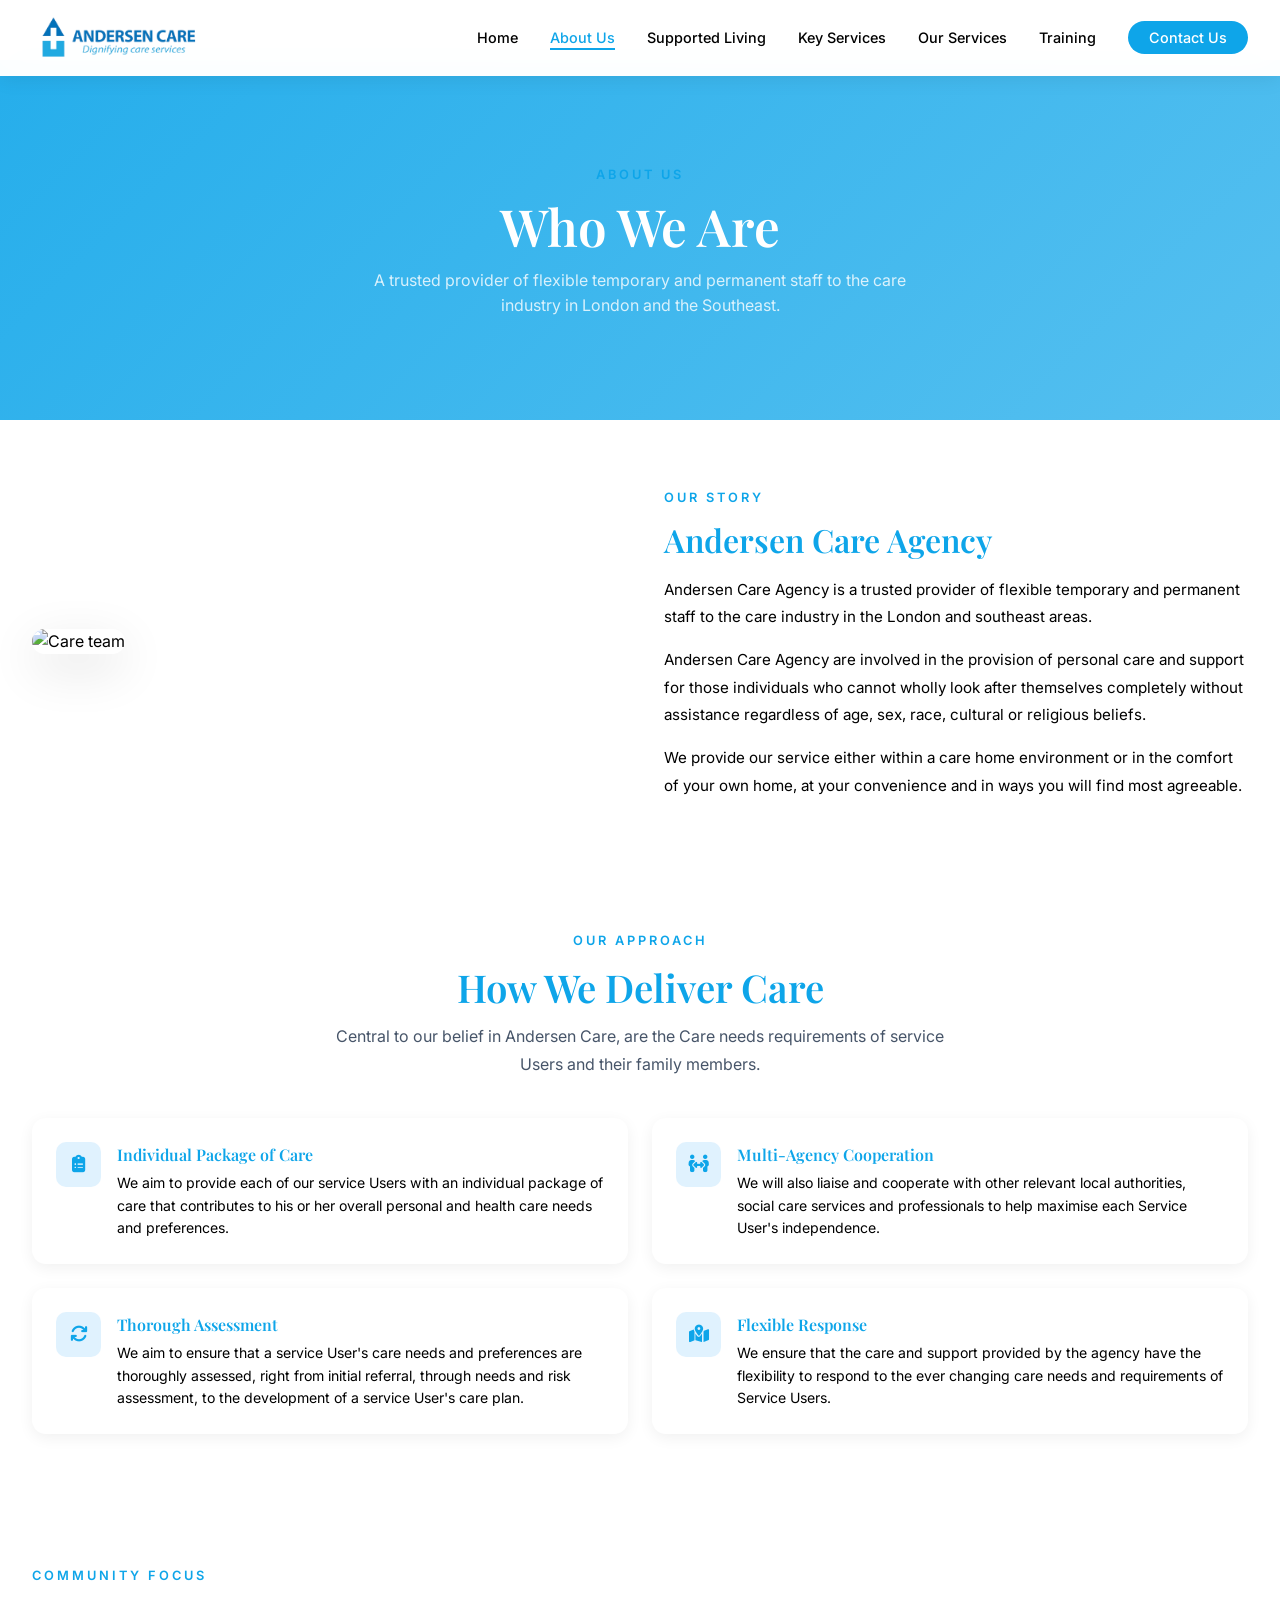
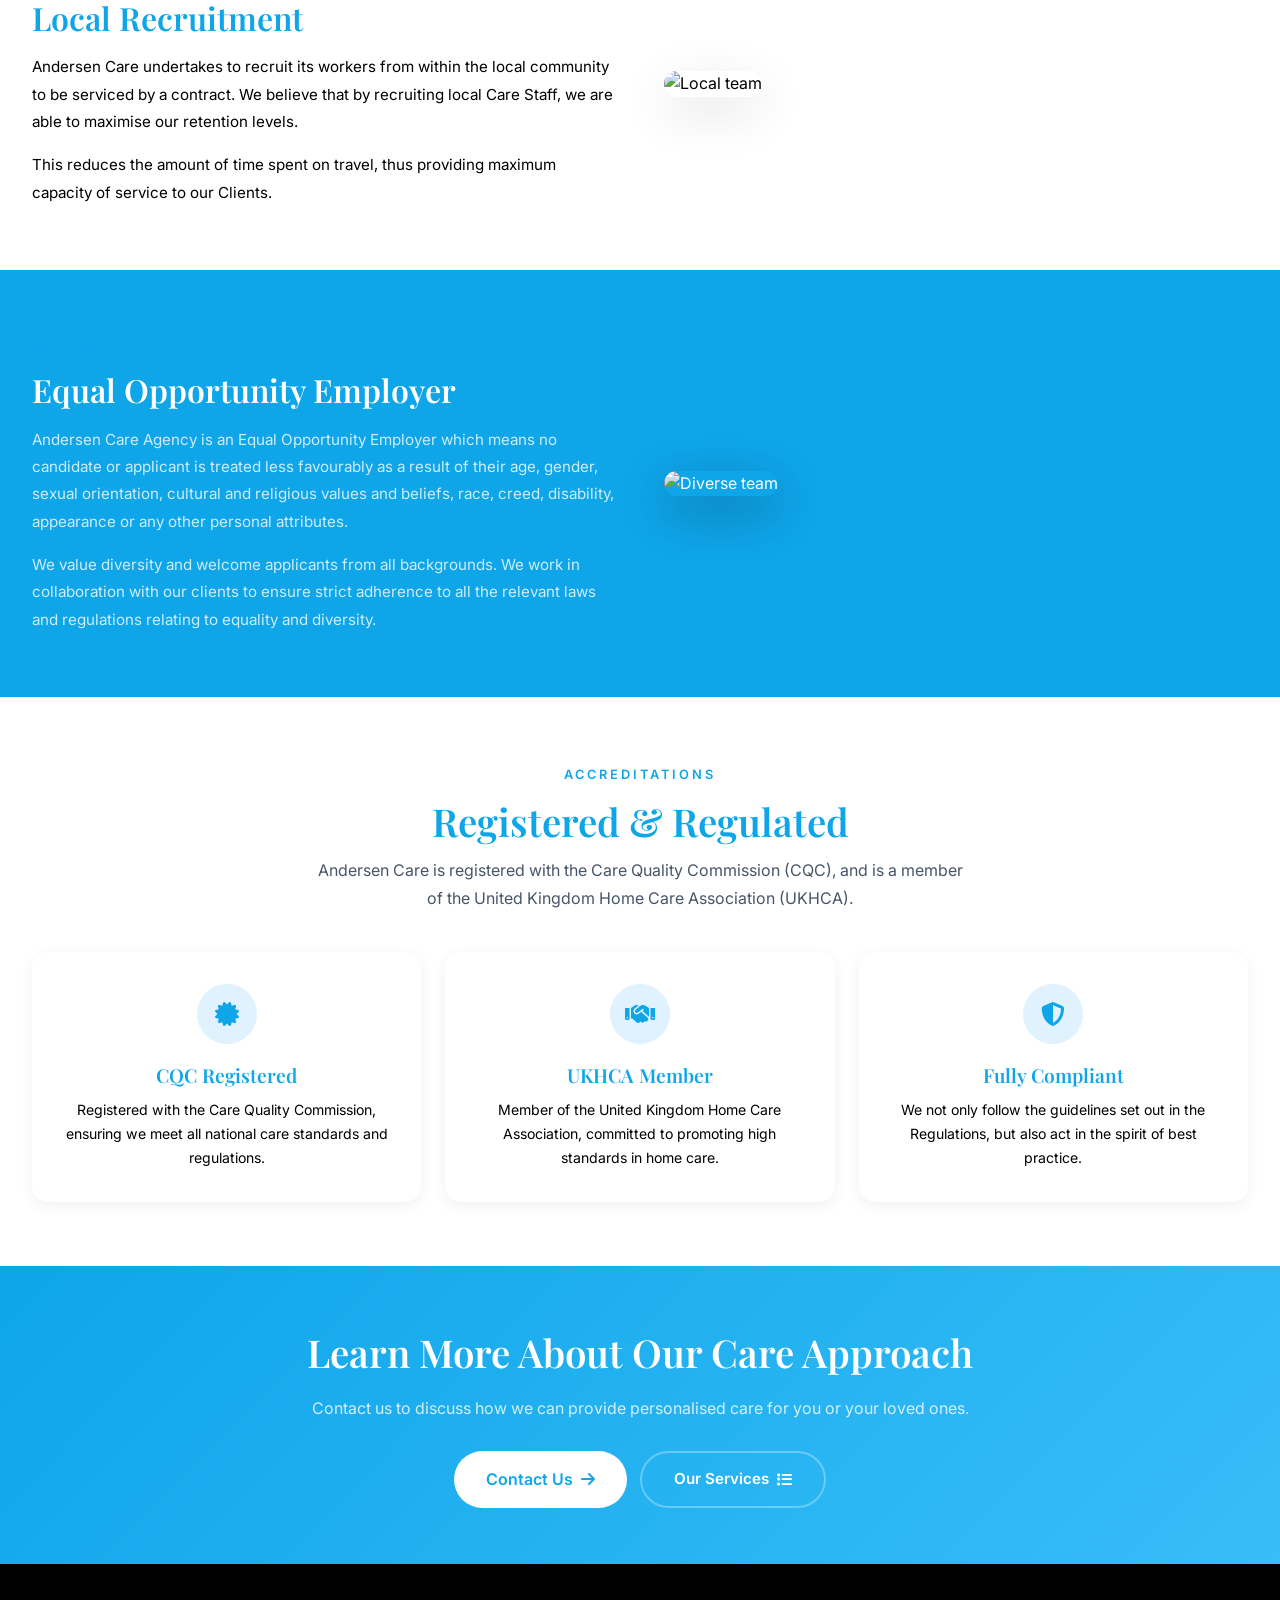
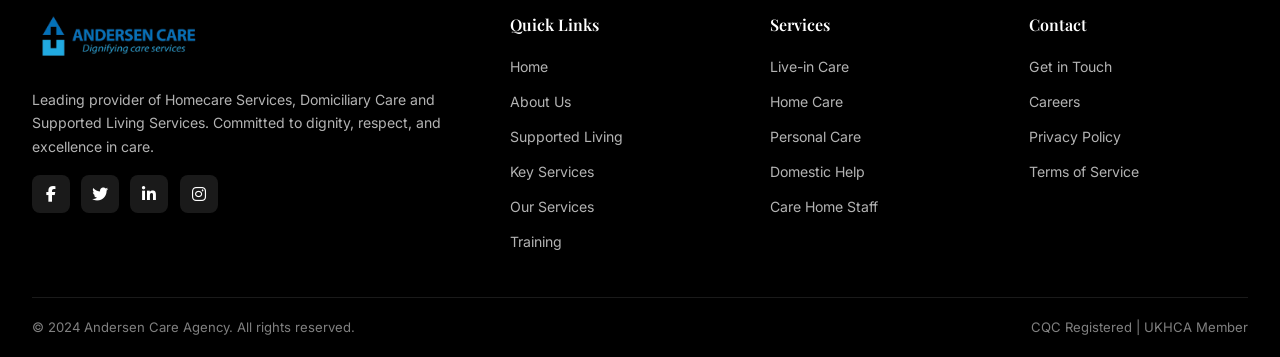
==== about-us.html @ f267f44a "upload about" ====
<!DOCTYPE html>
<html lang="en">
<head>
    <meta charset="UTF-8">
    <meta name="viewport" content="width=device-width, initial-scale=1.0">
    <title>About Us | Andersen Care</title>
    <link href="https://fonts.googleapis.com/css2?family=Playfair+Display:wght@400;600;700&family=Inter:wght@300;400;500;600;700&display=swap" rel="stylesheet">
    <link rel="stylesheet" href="https://cdnjs.cloudflare.com/ajax/libs/font-awesome/6.4.0/css/all.min.css">
    <style>
        :root {
            --primary: #0ea5e9;
            --primary-light: #38bdf8;
            --secondary: #0ea5e9;
            --secondary-light: #38bdf8;
            --accent: #e0f2fe;
            --text-dark: #000000;
            --text-light: #475569;
            --white: #ffffff;
            --off-white: #ffffff;
            --transition: all 0.3s ease;
        }
        * { margin: 0; padding: 0; box-sizing: border-box; }
        body {
            font-family: 'Inter', sans-serif;
            color: var(--text-dark);
            line-height: 1.6;
            overflow-x: hidden;
            background: #ffffff;
        }
        h1, h2, h3, h4 { font-family: 'Playfair Display', serif; font-weight: 600; }

        /* Navigation */
        .navbar {
            position: fixed;
            top: 0;
            width: 100%;
            z-index: 1000;
            padding: 0.8rem 0;
            background: rgba(255,255,255,0.98);
            backdrop-filter: blur(20px);
            box-shadow: 0 2px 20px rgba(0,0,0,0.08);
        }
        .nav-container {
            max-width: 1280px;
            margin: 0 auto;
            padding: 0 2rem;
            display: flex;
            justify-content: space-between;
            align-items: center;
        }
        .logo {
            display: flex;
            align-items: center;
            gap: 0.75rem;
            text-decoration: none;
        }
        .logo-icon {
            width: 40px; height: 40px;
            background: var(--secondary);
            border-radius: 10px;
            display: flex;
            align-items: center;
            justify-content: center;
            color: var(--white);
            font-size: 1.1rem;
        }
        .logo-text {
            font-family: 'Playfair Display', serif;
            font-size: 1.4rem;
            font-weight: 700;
            color: var(--primary);
        }
        .nav-links {
            display: flex;
            gap: 2rem;
            list-style: none;
        }
        .nav-links a {
            text-decoration: none;
            color: var(--text-dark);
            font-weight: 500;
            font-size: 0.9rem;
            transition: var(--transition);
            position: relative;
        }
        .nav-links a::after {
            content: '';
            position: absolute;
            bottom: -4px; left: 0;
            width: 0; height: 2px;
            background: var(--secondary);
            transition: var(--transition);
        }
        .nav-links a:hover::after { width: 100%; }
        .nav-links a.active { color: var(--secondary); }
        .nav-links a.active::after { width: 100%; }
        .nav-cta {
            background: var(--secondary);
            color: var(--white) !important;
            padding: 0.5rem 1.3rem;
            border-radius: 50px;
            transition: var(--transition);
        }
        .nav-cta:hover { background: var(--secondary-light); }
        .nav-cta::after { display: none !important; }
        .mobile-menu-btn {
            display: none;
            background: none;
            border: none;
            color: var(--primary);
            font-size: 1.4rem;
            cursor: pointer;
        }

        /* Hero */
        .hero {
            position: relative;
            height: 100vh;
            min-height: 650px;
            overflow: hidden;
            margin-top: 60px;
        }
        .hero-slider {
            position: relative;
            height: 100%;
            width: 100%;
        }
        .hero-slide {
            position: absolute;
            top: 0; left: 0;
            width: 100%; height: 100%;
            opacity: 0;
            transition: opacity 1s ease-in-out;
            display: flex;
            align-items: center;
        }
        .hero-slide.active { opacity: 1; }
        .hero-slide-bg {
            position: absolute;
            top: 0; left: 0;
            width: 100%; height: 100%;
            background-size: cover;
            background-position: center;
        }
        .hero-slide::before {
            content: '';
            position: absolute;
            top: 0; left: 0;
            width: 100%; height: 100%;
            background: linear-gradient(135deg, rgba(0,0,0,0.85) 0%, rgba(0,0,0,0.65) 50%, rgba(0,0,0,0.45) 100%);
            z-index: 1;
        }
        .hero-content {
            position: relative;
            z-index: 2;
            max-width: 1280px;
            margin: 0 auto;
            padding: 0 2rem;
            width: 100%;
        }
        .hero-label {
            display: inline-block;
            background: rgba(255, 255, 255, 0.15);
            border: 1px solid #ffffff;
            color: #ffffff;
            padding: 0.4rem 1rem;
            border-radius: 50px;
            font-size: 0.8rem;
            font-weight: 600;
            letter-spacing: 2px;
            text-transform: uppercase;
            margin-bottom: 1.2rem;
        }
        .hero-title {
            font-size: clamp(2.2rem, 5vw, 4rem);
            color: #ffffff;
            text-shadow: 0 2px 10px rgba(0,0,0,0.5);
            line-height: 1.1;
            margin-bottom: 1.2rem;
            max-width: 650px;
        }
        .hero-title span { color: var(--secondary); }
        .hero-desc {
            font-size: 1.05rem;
            color: #ffffff;
            text-shadow: 0 1px 4px rgba(0,0,0,0.5);
            max-width: 500px;
            margin-bottom: 2rem;
            line-height: 1.7;
        }
        .hero-buttons {
            display: flex;
            gap: 0.8rem;
            flex-wrap: wrap;
        }
        .slider-dots {
            position: absolute;
            bottom: 30px;
            left: 50%;
            transform: translateX(-50%);
            display: flex;
            gap: 10px;
            z-index: 10;
        }
        .slider-dot {
            width: 10px; height: 10px;
            border-radius: 50%;
            background: rgba(255,255,255,0.3);
            cursor: pointer;
            transition: var(--transition);
        }
        .slider-dot.active {
            background: var(--secondary);
            transform: scale(1.3);
        }
        .slider-arrows {
            position: absolute;
            top: 50%;
            transform: translateY(-50%);
            width: 100%;
            display: flex;
            justify-content: space-between;
            padding: 0 2rem;
            z-index: 10;
            pointer-events: none;
        }
        .slider-arrow {
            width: 48px; height: 48px;
            border-radius: 50%;
            background: rgba(255,255,255,0.1);
            backdrop-filter: blur(10px);
            border: 1px solid rgba(255,255,255,0.2);
            color: var(--white);
            font-size: 1.1rem;
            cursor: pointer;
            transition: var(--transition);
            pointer-events: all;
            display: flex;
            align-items: center;
            justify-content: center;
        }
        .slider-arrow:hover {
            background: var(--secondary);
            border-color: var(--secondary);
        }

        /* Buttons */
        .btn-primary {
            background: #ffffff;
            color: #000000;
            padding: 0.9rem 2rem;
            border-radius: 50px;
            text-decoration: none;
            font-weight: 600;
            font-size: 0.95rem;
            transition: var(--transition);
            display: inline-flex;
            align-items: center;
            gap: 0.5rem;
            border: none;
            cursor: pointer;
        }
        .btn-primary:hover {
            background: #e0f2fe;
            color: #000000;
            transform: translateY(-2px);
            box-shadow: 0 8px 25px rgba(14, 165, 233, 0.3);
        }
        .btn-outline {
            background: transparent;
            color: #ffffff;
            border: 2px solid #ffffff;
            padding: 0.9rem 2rem;
            border-radius: 50px;
            text-decoration: none;
            font-weight: 600;
            font-size: 0.95rem;
            transition: var(--transition);
            display: inline-flex;
            align-items: center;
            gap: 0.5rem;
            border: 2px solid rgba(255,255,255,0.3);
        }
        .btn-outline:hover {
            background: #ffffff;
            color: #000000;
            transform: translateY(-2px);
        }
        .btn-white {
            background: var(--white);
            color: var(--primary);
            padding: 0.9rem 2rem;
            border-radius: 50px;
            text-decoration: none;
            font-weight: 600;
            transition: var(--transition);
            display: inline-flex;
            align-items: center;
            gap: 0.5rem;
        }
        .btn-white:hover {
            transform: translateY(-2px);
            box-shadow: 0 8px 25px rgba(0,0,0,0.2);
        }

        /* Stats Bar */
        .stats-bar {
            background: var(--white);
            padding: 2rem 0;
            position: relative;
            z-index: 5;
            margin-top: -40px;
            box-shadow: 0 -8px 30px rgba(0,0,0,0.05);
        }
        .stats-container {
            max-width: 1280px;
            margin: 0 auto;
            padding: 0 2rem;
            display: grid;
            grid-template-columns: repeat(4, 1fr);
            gap: 1.5rem;
        }
        .stat-item {
            text-align: center;
            padding: 1rem;
            position: relative;
        }
        .stat-item:not(:last-child)::after {
            content: '';
            position: absolute;
            right: 0;
            top: 50%;
            transform: translateY(-50%);
            height: 40px;
            width: 1px;
            background: #e5e7eb;
        }
        .stat-number {
            font-size: 2rem;
            font-weight: 700;
            color: var(--primary);
            font-family: 'Playfair Display', serif;
        }
        .stat-number span { color: var(--secondary); }
        .stat-label {
            color: var(--text-light);
            font-size: 0.8rem;
            margin-top: 0.3rem;
            font-weight: 500;
        }

        /* Page Header */
        .page-header {
            position: relative;
            height: 40vh;
            min-height: 300px;
            display: flex;
            align-items: center;
            justify-content: center;
            text-align: center;
            overflow: hidden;
            margin-top: 60px;
        }
        .page-header-bg {
            position: absolute;
            top: 0; left: 0;
            width: 100%; height: 100%;
            background-size: cover;
            background-position: center;
        }
        .page-header::before {
            content: '';
            position: absolute;
            top: 0; left: 0;
            width: 100%; height: 100%;
            background: linear-gradient(135deg, rgba(14,165,233,0.9) 0%, rgba(14,165,233,0.7) 100%);
            z-index: 1;
        }
        .page-header-content {
            position: relative;
            z-index: 2;
            max-width: 800px;
            padding: 0 2rem;
        }
        .page-header-label {
            display: inline-block;
            color: var(--secondary);
            font-weight: 600;
            font-size: 0.8rem;
            letter-spacing: 3px;
            text-transform: uppercase;
            margin-bottom: 0.8rem;
        }
        .page-header h1 {
            font-size: clamp(2rem, 4vw, 3.5rem);
            color: var(--white);
            line-height: 1.1;
        }
        .page-header p {
            color: rgba(255,255,255,0.8);
            font-size: 1rem;
            margin-top: 0.8rem;
            max-width: 550px;
            margin-left: auto;
            margin-right: auto;
        }

        /* Sections */
        .section { padding: 4rem 0; }
        .container {
            max-width: 1280px;
            margin: 0 auto;
            padding: 0 2rem;
        }
        .section-header {
            text-align: center;
            max-width: 650px;
            margin: 0 auto 2.5rem;
        }
        .section-label {
            display: inline-block;
            color: var(--secondary);
            font-weight: 600;
            font-size: 0.8rem;
            letter-spacing: 3px;
            text-transform: uppercase;
            margin-bottom: 0.8rem;
        }
        .section-title {
            font-size: clamp(1.6rem, 3.5vw, 2.4rem);
            color: var(--primary);
            margin-bottom: 0.8rem;
            line-height: 1.2;
        }
        .section-desc {
            color: var(--text-light);
            font-size: 1rem;
            line-height: 1.7;
        }

        /* Cards */
        .card-grid {
            display: grid;
            grid-template-columns: repeat(3, 1fr);
            gap: 1.5rem;
        }
        .card {
            background: var(--white);
            border-radius: 16px;
            overflow: hidden;
            box-shadow: 0 4px 15px rgba(0,0,0,0.06);
            transition: var(--transition);
        }
        .card:hover {
            transform: translateY(-6px);
            box-shadow: 0 15px 40px rgba(0,0,0,0.1);
        }
        .card-img {
            width: 100%;
            height: 180px;
            object-fit: cover;
            transition: var(--transition);
        }
        .card:hover .card-img { transform: scale(1.05); }
        .card-content { padding: 1.5rem; }
        .card-icon {
            width: 50px; height: 50px;
            background: var(--accent);
            border-radius: 12px;
            display: flex;
            align-items: center;
            justify-content: center;
            color: var(--primary);
            font-size: 1.2rem;
            margin-bottom: 1rem;
            transition: var(--transition);
        }
        .card:hover .card-icon {
            background: var(--primary);
            color: var(--white);
        }
        .card h3 {
            font-size: 1.2rem;
            color: var(--primary);
            margin-bottom: 0.5rem;
        }
        .card p {
            color: #000000;
            font-size: 0.9rem;
            line-height: 1.7;
        }

        /* Feature Grid */
        .feature-grid {
            display: grid;
            grid-template-columns: repeat(2, 1fr);
            gap: 1.5rem;
        }
        .feature-item {
            display: flex;
            gap: 1rem;
            padding: 1.5rem;
            background: var(--white);
            border-radius: 14px;
            box-shadow: 0 4px 15px rgba(0,0,0,0.06);
            transition: var(--transition);
        }
        .feature-item:hover {
            transform: translateX(6px);
            box-shadow: 0 10px 35px rgba(0,0,0,0.1);
        }
        .feature-icon {
            width: 45px; height: 45px;
            background: var(--accent);
            border-radius: 10px;
            display: flex;
            align-items: center;
            justify-content: center;
            color: var(--primary);
            font-size: 1.1rem;
            flex-shrink: 0;
        }
        .feature-item h4 {
            font-size: 1rem;
            color: var(--primary);
            margin-bottom: 0.3rem;
        }
        .feature-item p {
            color: #000000;
            font-size: 0.88rem;
            line-height: 1.6;
        }

        /* Check List */
        .check-list {
            list-style: none;
            margin: 1.2rem 0;
        }
        .check-list li {
            display: flex;
            align-items: flex-start;
            gap: 0.7rem;
            margin-bottom: 0.8rem;
            color: #000000;
            font-size: 0.9rem;
        }
        .check-list li i {
            color: var(--secondary);
            margin-top: 0.2rem;
            flex-shrink: 0;
        }

        /* Dark Section */
        .dark-section {
            background: var(--primary);
            color: var(--white);
            position: relative;
            overflow: hidden;
        }
        .dark-section .section-title { color: var(--white); }
        .dark-section .section-desc { color: rgba(255,255,255,0.7); }

        /* CTA Section */
        .cta-section {
            background: linear-gradient(135deg, var(--primary) 0%, var(--primary-light) 100%);
            padding: 3.5rem 0;
            position: relative;
            overflow: hidden;
        }
        .cta-content {
            text-align: center;
            position: relative;
            z-index: 1;
            max-width: 700px;
            margin: 0 auto;
        }
        .cta-content h2 {
            font-size: clamp(1.6rem, 3.5vw, 2.4rem);
            color: var(--white);
            margin-bottom: 0.8rem;
        }
        .cta-content p {
            color: rgba(255,255,255,0.8);
            font-size: 1rem;
            margin-bottom: 1.8rem;
        }
        .cta-buttons {
            display: flex;
            gap: 0.8rem;
            justify-content: center;
            flex-wrap: wrap;
        }

        /* Contact Form */
        .form-group { margin-bottom: 1.2rem; }
        .form-group label {
            display: block;
            color: var(--primary);
            font-weight: 600;
            margin-bottom: 0.3rem;
            font-size: 0.88rem;
        }
        .form-group input,
        .form-group textarea,
        .form-group select {
            width: 100%;
            padding: 0.8rem 1rem;
            border: 2px solid #e5e7eb;
            border-radius: 10px;
            font-family: 'Inter', sans-serif;
            font-size: 0.92rem;
            color: var(--text-dark);
            transition: var(--transition);
            background: #ffffff;
        }
        .form-group input:focus,
        .form-group textarea:focus,
        .form-group select:focus {
            outline: none;
            border-color: var(--secondary);
            background: var(--white);
        }
        .form-group textarea {
            resize: vertical;
            min-height: 110px;
        }
        .form-row {
            display: grid;
            grid-template-columns: 1fr 1fr;
            gap: 0.8rem;
        }
        .btn-submit {
            width: 100%;
            background: var(--primary);
            color: var(--white);
            padding: 0.9rem;
            border: none;
            border-radius: 10px;
            font-size: 0.95rem;
            font-weight: 600;
            cursor: pointer;
            transition: var(--transition);
            font-family: 'Inter', sans-serif;
        }
        .btn-submit:hover {
            background: var(--primary-light);
            transform: translateY(-2px);
        }

        /* Contact Info Cards */
        .contact-info-card {
            display: flex;
            align-items: flex-start;
            gap: 0.9rem;
            padding: 1.2rem;
            background: #ffffff;
            border-radius: 12px;
            transition: var(--transition);
        }
        .contact-info-card:hover {
            background: var(--accent);
            transform: translateX(4px);
        }
        .contact-info-card i {
            width: 40px; height: 40px;
            background: var(--primary);
            color: var(--white);
            border-radius: 10px;
            display: flex;
            align-items: center;
            justify-content: center;
            font-size: 1rem;
            flex-shrink: 0;
        }
        .contact-info-card h4 {
            color: var(--primary);
            font-size: 0.95rem;
            margin-bottom: 0.2rem;
        }
        .contact-info-card p {
            color: #000000;
            font-size: 0.85rem;
            line-height: 1.5;
        }

        /* Service Image Section */
        .service-img-section {
            display: grid;
            grid-template-columns: 1fr 1fr;
            gap: 3rem;
            align-items: center;
        }
        .service-img-section img {
            width: 100%;
            height: 380px;
            object-fit: cover;
            border-radius: 16px;
            box-shadow: 0 15px 50px rgba(0,0,0,0.12);
        }
        .service-img-section.reverse img { order: 2; }
        .service-img-section.reverse .service-text { order: 1; }

        /* PDF Service Cards */
        .pdf-service-card {
            background: var(--white);
            border-radius: 16px;
            overflow: hidden;
            box-shadow: 0 4px 15px rgba(0,0,0,0.06);
            transition: var(--transition);
            display: grid;
            grid-template-columns: 1fr 1fr;
            gap: 0;
            align-items: center;
        }
        .pdf-service-card:hover {
            transform: translateY(-4px);
            box-shadow: 0 15px 40px rgba(0,0,0,0.1);
        }
        .pdf-service-card img {
            width: 100%;
            height: 100%;
            min-height: 300px;
            object-fit: cover;
        }
        .pdf-service-card .pdf-content {
            padding: 2rem;
        }
        .pdf-service-card.reverse {
            direction: rtl;
        }
        .pdf-service-card.reverse > * {
            direction: ltr;
        }

        /* Footer */
        .footer {
            background: #000000;
            color: var(--white);
            padding: 3rem 0 1.2rem;
        }
        .footer-grid {
            display: grid;
            grid-template-columns: 2fr 1fr 1fr 1fr;
            gap: 2.5rem;
            margin-bottom: 2rem;
        }
        .footer-brand p {
            color: rgba(255,255,255,0.7);
            margin: 1rem 0;
            line-height: 1.7;
            font-size: 0.88rem;
        }
        .footer-social {
            display: flex;
            gap: 0.7rem;
        }
        .footer-social a {
            width: 38px; height: 38px;
            background: rgba(255,255,255,0.1);
            border-radius: 8px;
            display: flex;
            align-items: center;
            justify-content: center;
            color: var(--white);
            text-decoration: none;
            transition: var(--transition);
        }
        .footer-social a:hover {
            background: var(--secondary);
            transform: translateY(-2px);
        }
        .footer-column h4 {
            color: var(--white);
            font-size: 1rem;
            margin-bottom: 1rem;
        }
        .footer-column ul { list-style: none; }
        .footer-column ul li { margin-bottom: 0.6rem; }
        .footer-column ul li a {
            color: rgba(255,255,255,0.7);
            text-decoration: none;
            transition: var(--transition);
            font-size: 0.88rem;
        }
        .footer-column ul li a:hover {
            color: var(--secondary);
            padding-left: 3px;
        }
        .footer-bottom {
            border-top: 1px solid rgba(255,255,255,0.1);
            padding-top: 1.2rem;
            display: flex;
            justify-content: space-between;
            align-items: center;
            flex-wrap: wrap;
            gap: 0.8rem;
        }
        .footer-bottom p {
            color: rgba(255,255,255,0.5);
            font-size: 0.82rem;
        }

        /* Mobile Menu */
        .mobile-menu {
            position: fixed;
            top: 0;
            right: -100%;
            width: 80%;
            max-width: 350px;
            height: 100vh;
            background: var(--white);
            z-index: 2000;
            padding: 1.5rem;
            transition: var(--transition);
            box-shadow: -10px 0 30px rgba(0,0,0,0.1);
        }
        .mobile-menu.active { right: 0; }
        .mobile-menu-close {
            position: absolute;
            top: 1.2rem; right: 1.2rem;
            background: none;
            border: none;
            font-size: 1.4rem;
            color: var(--primary);
            cursor: pointer;
        }
        .mobile-menu-links {
            list-style: none;
            margin-top: 3rem;
        }
        .mobile-menu-links li { margin-bottom: 1.1rem; }
        .mobile-menu-links a {
            text-decoration: none;
            color: var(--primary);
            font-size: 1.1rem;
            font-weight: 600;
            transition: var(--transition);
        }
        .mobile-menu-links a:hover { color: var(--secondary); }
        .mobile-overlay {
            position: fixed;
            top: 0; left: 0;
            width: 100%; height: 100%;
            background: rgba(0,0,0,0.5);
            z-index: 1999;
            opacity: 0;
            visibility: hidden;
            transition: var(--transition);
        }
        .mobile-overlay.active {
            opacity: 1;
            visibility: visible;
        }

        /* Responsive */
        @media (max-width: 1024px) {
            .card-grid { grid-template-columns: repeat(2, 1fr); }
            .feature-grid { grid-template-columns: 1fr; }
            .footer-grid { grid-template-columns: repeat(2, 1fr); }
            .service-img-section { grid-template-columns: 1fr; gap: 2rem; }
            .service-img-section img { height: 300px; }
            .pdf-service-card { grid-template-columns: 1fr; }
            .pdf-service-card.reverse { direction: ltr; }
            .stats-container { grid-template-columns: repeat(2, 1fr); }
            .stat-item:nth-child(2)::after { display: none; }
        }
        @media (max-width: 768px) {
            .nav-links { display: none; }
            .mobile-menu-btn { display: block; }
            .card-grid { grid-template-columns: 1fr; }
            .footer-grid { grid-template-columns: 1fr; gap: 1.5rem; }
            .form-row { grid-template-columns: 1fr; }
            .page-header { min-height: 250px; }
            .hero-buttons { flex-direction: column; }
            .btn-primary, .btn-outline { width: 100%; justify-content: center; }
            .stats-container { grid-template-columns: 1fr; }
            .stat-item::after { display: none !important; }
        }

        /* Scroll Animation */
        .fade-in {
            opacity: 0;
            transform: translateY(20px);
            transition: opacity 0.6s ease, transform 0.6s ease;
        }
        .fade-in.visible {
            opacity: 1;
            transform: translateY(0);
        }
    </style>
</head>
<body>
    <nav class="navbar" id="navbar">
        <div class="nav-container">
            <a href="index.html" class="logo">
                <img src="and.png" alt="Andersen Care" style="height: 50px; width: auto; object-fit: contain;">
            </a>
            <ul class="nav-links">
                <li><a href="index.html">Home</a></li>
                <li><a href="about-us.html" class="active">About Us</a></li>
                <li><a href="supported-living.html">Supported Living</a></li>
                <li><a href="key-services.html">Key Services</a></li>
                <li><a href="our-services.html">Our Services</a></li>
                <li><a href="training.html">Training</a></li>
                <li><a href="contact-us.html" class="nav-cta">Contact Us</a></li>
            </ul>
            <button class="mobile-menu-btn" id="mobileMenuBtn"><i class="fas fa-bars"></i></button>
        </div>
    </nav>

    <div class="mobile-overlay" id="mobileOverlay"></div>
    <div class="mobile-menu" id="mobileMenu">
        <button class="mobile-menu-close" id="mobileMenuClose"><i class="fas fa-times"></i></button>
        <ul class="mobile-menu-links">
            <li><a href="index.html">Home</a></li>
            <li><a href="about-us.html">About Us</a></li>
            <li><a href="supported-living.html">Supported Living</a></li>
            <li><a href="key-services.html">Key Services</a></li>
            <li><a href="our-services.html">Our Services</a></li>
            <li><a href="training.html">Training</a></li>
            <li><a href="contact-us.html">Contact Us</a></li>
        </ul>
    </div>

    <!-- Page Header -->
    <section class="page-header">
        <div class="page-header-bg" style="background-image: url('https://images.unsplash.com/photo-1576765608866-5b51f8d6c7eb?w=1920&q=80');"></div>
        <div class="page-header-content">
            <span class="page-header-label">About Us</span>
            <h1>Who We Are</h1>
            <p>A trusted provider of flexible temporary and permanent staff to the care industry in London and the Southeast.</p>
        </div>
    </section>

    <!-- About Content -->
    <section class="section" style="background: #ffffff;">
        <div class="container">
            <div style="display: grid; grid-template-columns: 1fr 1fr; gap: 3rem; align-items: center;">
                <div class="fade-in">
                    <img src="abt.png" alt="Care team" style="width: 100%; height: 400px; object-fit: cover; border-radius: 16px; box-shadow: 0 15px 50px rgba(0,0,0,0.12);">
                </div>
                <div class="fade-in">
                    <span class="section-label">Our Story</span>
                    <h2 style="font-size: 2rem; color: var(--primary); margin-bottom: 1rem; line-height: 1.2; font-family: 'Playfair Display', serif;">Andersen Care Agency</h2>
                    <p style="color: var(--text-dark); margin-bottom: 1rem; line-height: 1.8; font-size: 0.95rem;">Andersen Care Agency is a trusted provider of flexible temporary and permanent staff to the care industry in the London and southeast areas.</p>
                    <p style="color: var(--text-dark); margin-bottom: 1rem; line-height: 1.8; font-size: 0.95rem;">Andersen Care Agency are involved in the provision of personal care and support for those individuals who cannot wholly look after themselves completely without assistance regardless of age, sex, race, cultural or religious beliefs.</p>
                    <p style="color: var(--text-dark); line-height: 1.8; font-size: 0.95rem;">We provide our service either within a care home environment or in the comfort of your own home, at your convenience and in ways you will find most agreeable.</p>
                </div>
            </div>
        </div>
    </section>

    <!-- Our Approach -->
    <section class="section">
        <div class="container">
            <div class="section-header fade-in">
                <span class="section-label">Our Approach</span>
                <h2 class="section-title">How We Deliver Care</h2>
                <p class="section-desc">Central to our belief in Andersen Care, are the Care needs requirements of service Users and their family members.</p>
            </div>
            <div class="feature-grid">
                <div class="feature-item fade-in">
                    <div class="feature-icon"><i class="fas fa-clipboard-list"></i></div>
                    <div>
                        <h4>Individual Package of Care</h4>
                        <p>We aim to provide each of our service Users with an individual package of care that contributes to his or her overall personal and health care needs and preferences.</p>
                    </div>
                </div>
                <div class="feature-item fade-in">
                    <div class="feature-icon"><i class="fas fa-people-arrows"></i></div>
                    <div>
                        <h4>Multi-Agency Cooperation</h4>
                        <p>We will also liaise and cooperate with other relevant local authorities, social care services and professionals to help maximise each Service User's independence.</p>
                    </div>
                </div>
                <div class="feature-item fade-in">
                    <div class="feature-icon"><i class="fas fa-arrows-rotate"></i></div>
                    <div>
                        <h4>Thorough Assessment</h4>
                        <p>We aim to ensure that a service User's care needs and preferences are thoroughly assessed, right from initial referral, through needs and risk assessment, to the development of a service User's care plan.</p>
                    </div>
                </div>
                <div class="feature-item fade-in">
                    <div class="feature-icon"><i class="fas fa-map-location-dot"></i></div>
                    <div>
                        <h4>Flexible Response</h4>
                        <p>We ensure that the care and support provided by the agency have the flexibility to respond to the ever changing care needs and requirements of Service Users.</p>
                    </div>
                </div>
            </div>
        </div>
    </section>

    <!-- Local Recruitment -->
    <section class="section" style="background: #ffffff;">
        <div class="container">
            <div style="display: grid; grid-template-columns: 1fr 1fr; gap: 3rem; align-items: center;">
                <div class="fade-in">
                    <span class="section-label">Community Focus</span>
                    <h2 style="font-size: 2rem; color: var(--primary); margin-bottom: 1rem; line-height: 1.2; font-family: 'Playfair Display', serif;">Local Recruitment</h2>
                    <p style="color: var(--text-dark); margin-bottom: 1rem; line-height: 1.8; font-size: 0.95rem;">Andersen Care undertakes to recruit its workers from within the local community to be serviced by a contract. We believe that by recruiting local Care Staff, we are able to maximise our retention levels.</p>
                    <p style="color: var(--text-dark); line-height: 1.8; font-size: 0.95rem;">This reduces the amount of time spent on travel, thus providing maximum capacity of service to our Clients.</p>
                </div>
                <div class="fade-in">
                    <img src="https://images.unsplash.com/photo-1573496359142-b8d87734a5a2?w=800&q=80" alt="Local team" style="width: 100%; height: 350px; object-fit: cover; border-radius: 16px; box-shadow: 0 15px 50px rgba(0,0,0,0.12);">
                </div>
            </div>
        </div>
    </section>

    <!-- Equal Opportunity -->
    <section class="section dark-section">
        <div class="container">
            <div style="display: grid; grid-template-columns: 1fr 1fr; gap: 3rem; align-items: center;">
                <div class="fade-in">
                    <span class="section-label">Our Values</span>
                    <h2 style="font-size: 2rem; color: var(--white); margin-bottom: 1rem; line-height: 1.2; font-family: 'Playfair Display', serif;">Equal Opportunity Employer</h2>
                    <p style="color: rgba(255,255,255,0.8); margin-bottom: 1rem; line-height: 1.8; font-size: 0.95rem;">Andersen Care Agency is an Equal Opportunity Employer which means no candidate or applicant is treated less favourably as a result of their age, gender, sexual orientation, cultural and religious values and beliefs, race, creed, disability, appearance or any other personal attributes.</p>
                    <p style="color: rgba(255,255,255,0.8); line-height: 1.8; font-size: 0.95rem;">We value diversity and welcome applicants from all backgrounds. We work in collaboration with our clients to ensure strict adherence to all the relevant laws and regulations relating to equality and diversity.</p>
                </div>
                <div class="fade-in">
                    <img src="https://images.unsplash.com/photo-1576765608866-5b51f8d6c7eb?w=800&q=80" alt="Diverse team" style="width: 100%; height: 350px; object-fit: cover; border-radius: 16px; box-shadow: 0 15px 50px rgba(0,0,0,0.3);">
                </div>
            </div>
        </div>
    </section>

    <!-- Registrations -->
    <section class="section" style="background: #ffffff;">
        <div class="container">
            <div class="section-header fade-in">
                <span class="section-label">Accreditations</span>
                <h2 class="section-title">Registered & Regulated</h2>
                <p class="section-desc">Andersen Care is registered with the Care Quality Commission (CQC), and is a member of the United Kingdom Home Care Association (UKHCA).</p>
            </div>
            <div style="display: grid; grid-template-columns: repeat(3, 1fr); gap: 1.5rem;">
                <div class="card fade-in" style="text-align: center; padding: 2rem;">
                    <div style="width: 60px; height: 60px; background: var(--accent); border-radius: 50%; display: flex; align-items: center; justify-content: center; margin: 0 auto 1rem; color: var(--primary); font-size: 1.5rem;">
                        <i class="fas fa-certificate"></i>
                    </div>
                    <h3 style="font-size: 1.2rem; color: var(--primary); margin-bottom: 0.5rem;">CQC Registered</h3>
                    <p style="color: var(--text-dark); font-size: 0.88rem; line-height: 1.7;">Registered with the Care Quality Commission, ensuring we meet all national care standards and regulations.</p>
                </div>
                <div class="card fade-in" style="text-align: center; padding: 2rem;">
                    <div style="width: 60px; height: 60px; background: var(--accent); border-radius: 50%; display: flex; align-items: center; justify-content: center; margin: 0 auto 1rem; color: var(--primary); font-size: 1.5rem;">
                        <i class="fas fa-handshake"></i>
                    </div>
                    <h3 style="font-size: 1.2rem; color: var(--primary); margin-bottom: 0.5rem;">UKHCA Member</h3>
                    <p style="color: var(--text-dark); font-size: 0.88rem; line-height: 1.7;">Member of the United Kingdom Home Care Association, committed to promoting high standards in home care.</p>
                </div>
                <div class="card fade-in" style="text-align: center; padding: 2rem;">
                    <div style="width: 60px; height: 60px; background: var(--accent); border-radius: 50%; display: flex; align-items: center; justify-content: center; margin: 0 auto 1rem; color: var(--primary); font-size: 1.5rem;">
                        <i class="fas fa-shield-halved"></i>
                    </div>
                    <h3 style="font-size: 1.2rem; color: var(--primary); margin-bottom: 0.5rem;">Fully Compliant</h3>
                    <p style="color: var(--text-dark); font-size: 0.88rem; line-height: 1.7;">We not only follow the guidelines set out in the Regulations, but also act in the spirit of best practice.</p>
                </div>
            </div>
        </div>
    </section>

    <!-- CTA -->
    <section class="cta-section">
        <div class="container">
            <div class="cta-content">
                <h2>Learn More About Our Care Approach</h2>
                <p>Contact us to discuss how we can provide personalised care for you or your loved ones.</p>
                <div class="cta-buttons">
                    <a href="contact-us.html" class="btn-white">Contact Us <i class="fas fa-arrow-right"></i></a>
                    <a href="our-services.html" class="btn-outline">Our Services <i class="fas fa-list"></i></a>
                </div>
            </div>
        </div>
    </section>

    <footer class="footer">
        <div class="container">
            <div class="footer-grid">
                <div class="footer-brand">
                    <a href="index.html" class="logo" style="margin-bottom: 0.6rem; display: inline-flex; align-items: center; gap: 0.75rem;">
                        <img src="and.png" alt="Andersen Care" style="height: 50px; width: auto; object-fit: contain;">
                    </a>
                    <p>Leading provider of Homecare Services, Domiciliary Care and Supported Living Services. Committed to dignity, respect, and excellence in care.</p>
                    <div class="footer-social">
                        <a href="#"><i class="fab fa-facebook-f"></i></a>
                        <a href="#"><i class="fab fa-twitter"></i></a>
                        <a href="#"><i class="fab fa-linkedin-in"></i></a>
                        <a href="#"><i class="fab fa-instagram"></i></a>
                    </div>
                </div>
                <div class="footer-column">
                    <h4>Quick Links</h4>
                    <ul>
                        <li><a href="index.html">Home</a></li>
                        <li><a href="about-us.html">About Us</a></li>
                        <li><a href="supported-living.html">Supported Living</a></li>
                        <li><a href="key-services.html">Key Services</a></li>
                        <li><a href="our-services.html">Our Services</a></li>
                        <li><a href="training.html">Training</a></li>
                    </ul>
                </div>
                <div class="footer-column">
                    <h4>Services</h4>
                    <ul>
                        <li><a href="our-services.html">Live-in Care</a></li>
                        <li><a href="our-services.html">Home Care</a></li>
                        <li><a href="our-services.html">Personal Care</a></li>
                        <li><a href="our-services.html">Domestic Help</a></li>
                        <li><a href="our-services.html">Care Home Staff</a></li>
                    </ul>
                </div>
                <div class="footer-column">
                    <h4>Contact</h4>
                    <ul>
                        <li><a href="contact-us.html">Get in Touch</a></li>
                        <li><a href="#">Careers</a></li>
                        <li><a href="#">Privacy Policy</a></li>
                        <li><a href="#">Terms of Service</a></li>
                    </ul>
                </div>
            </div>
            <div class="footer-bottom">
                <p>&copy; 2024 Andersen Care Agency. All rights reserved.</p>
                <p>CQC Registered | UKHCA Member</p>
            </div>
        </div>
    </footer>

    <script>
        // Mobile Menu
        const mobileMenuBtn = document.getElementById('mobileMenuBtn');
        const mobileMenu = document.getElementById('mobileMenu');
        const mobileMenuClose = document.getElementById('mobileMenuClose');
        const mobileOverlay = document.getElementById('mobileOverlay');
        const mobileLinks = document.querySelectorAll('.mobile-menu-links a');

        function openMobileMenu() {
            mobileMenu.classList.add('active');
            mobileOverlay.classList.add('active');
            document.body.style.overflow = 'hidden';
        }
        function closeMobileMenu() {
            mobileMenu.classList.remove('active');
            mobileOverlay.classList.remove('active');
            document.body.style.overflow = '';
        }
        mobileMenuBtn.addEventListener('click', openMobileMenu);
        mobileMenuClose.addEventListener('click', closeMobileMenu);
        mobileOverlay.addEventListener('click', closeMobileMenu);
        mobileLinks.forEach(link => link.addEventListener('click', closeMobileMenu));

        // Scroll Animation
        const fadeElements = document.querySelectorAll('.fade-in');
        const observer = new IntersectionObserver((entries) => {
            entries.forEach(entry => {
                if (entry.isIntersecting) entry.target.classList.add('visible');
            });
        }, { threshold: 0.1 });
        fadeElements.forEach(el => observer.observe(el));

        // Smooth Scroll
        document.querySelectorAll('a[href^="#"]').forEach(anchor => {
            anchor.addEventListener('click', function(e) {
                e.preventDefault();
                const target = document.querySelector(this.getAttribute('href'));
                if (target) target.scrollIntoView({ behavior: 'smooth', block: 'start' });
            });
        });
    </script>
</body>
</html>
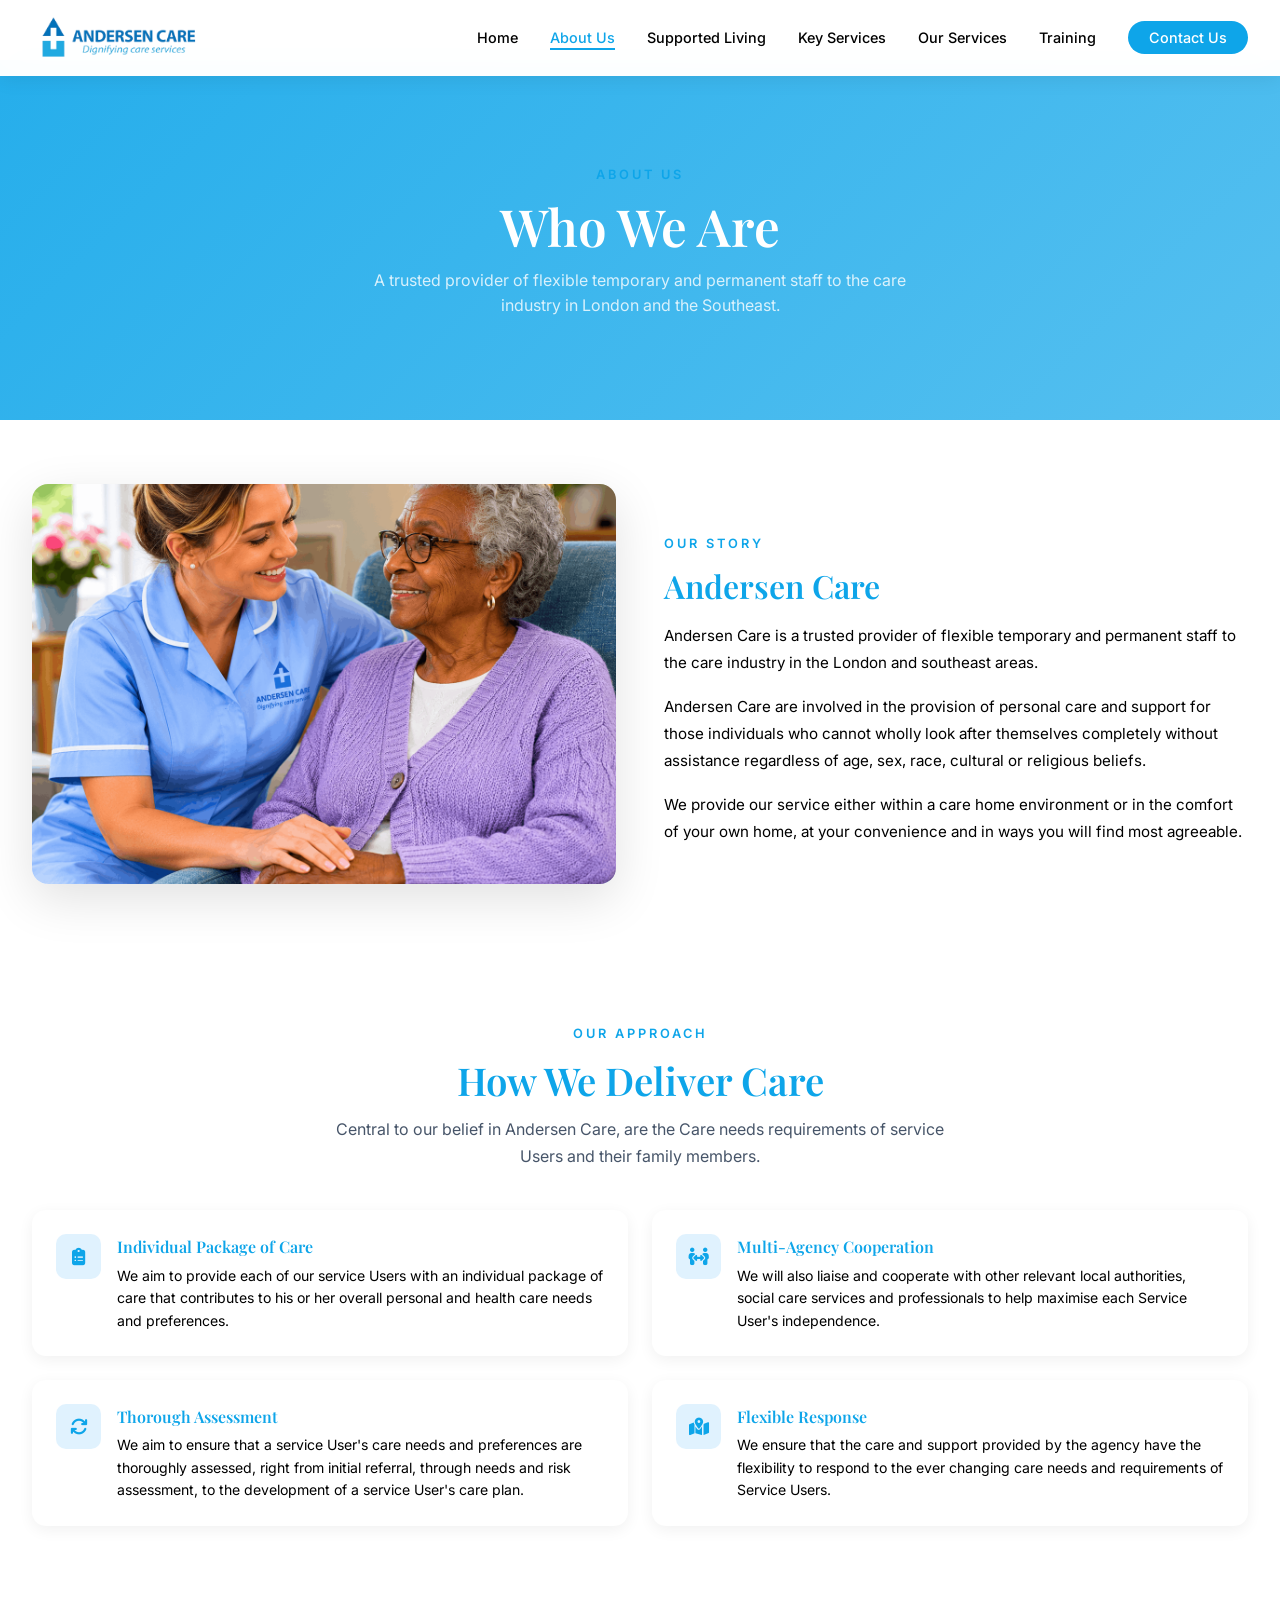
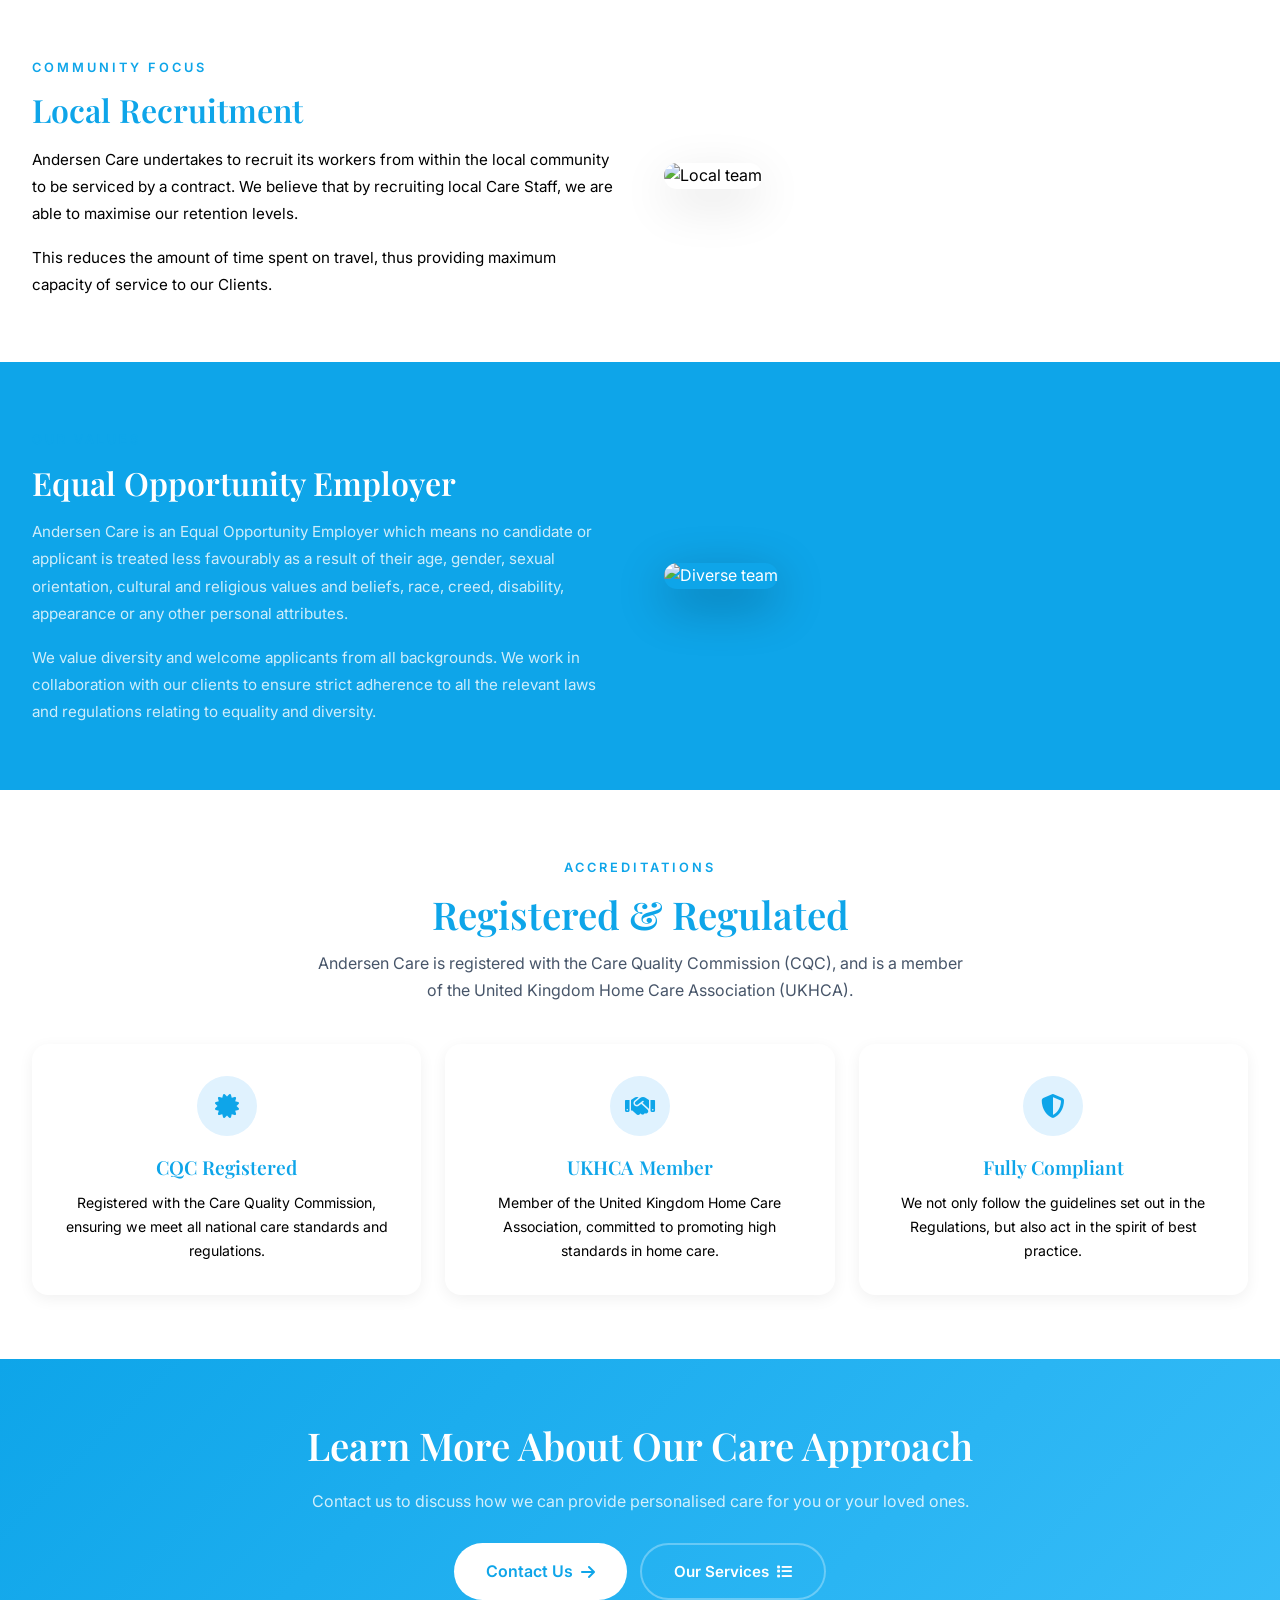
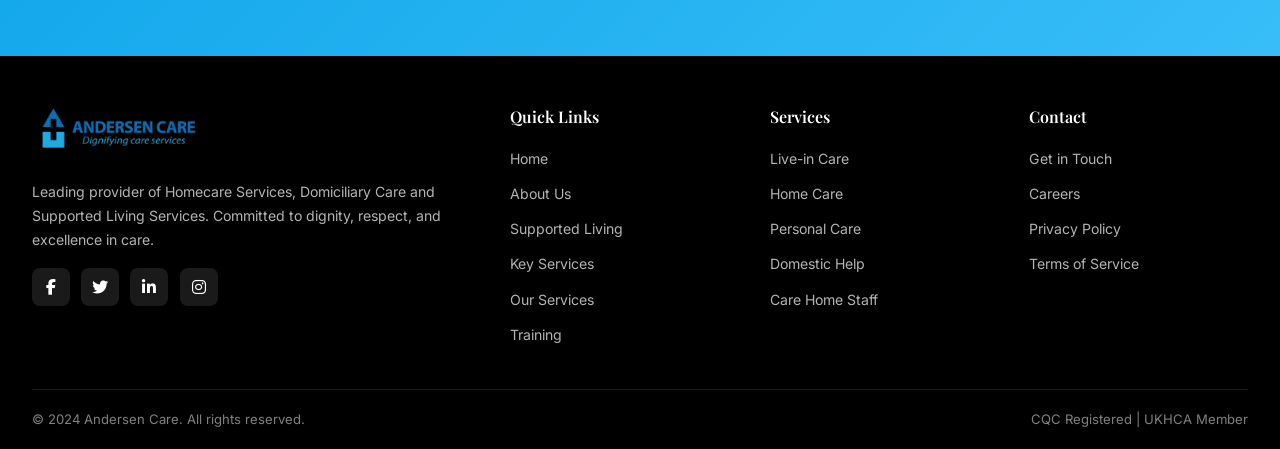
==== commit 94f93cf7: "file upload" ====
--- a/about-us.html
+++ b/about-us.html
@@ -941,9 +941,9 @@
                 </div>
                 <div class="fade-in">
                     <span class="section-label">Our Story</span>
-                    <h2 style="font-size: 2rem; color: var(--primary); margin-bottom: 1rem; line-height: 1.2; font-family: 'Playfair Display', serif;">Andersen Care Agency</h2>
-                    <p style="color: var(--text-dark); margin-bottom: 1rem; line-height: 1.8; font-size: 0.95rem;">Andersen Care Agency is a trusted provider of flexible temporary and permanent staff to the care industry in the London and southeast areas.</p>
-                    <p style="color: var(--text-dark); margin-bottom: 1rem; line-height: 1.8; font-size: 0.95rem;">Andersen Care Agency are involved in the provision of personal care and support for those individuals who cannot wholly look after themselves completely without assistance regardless of age, sex, race, cultural or religious beliefs.</p>
+                    <h2 style="font-size: 2rem; color: var(--primary); margin-bottom: 1rem; line-height: 1.2; font-family: 'Playfair Display', serif;">Andersen Care</h2>
+                    <p style="color: var(--text-dark); margin-bottom: 1rem; line-height: 1.8; font-size: 0.95rem;">Andersen Care is a trusted provider of flexible temporary and permanent staff to the care industry in the London and southeast areas.</p>
+                    <p style="color: var(--text-dark); margin-bottom: 1rem; line-height: 1.8; font-size: 0.95rem;">Andersen Care are involved in the provision of personal care and support for those individuals who cannot wholly look after themselves completely without assistance regardless of age, sex, race, cultural or religious beliefs.</p>
                     <p style="color: var(--text-dark); line-height: 1.8; font-size: 0.95rem;">We provide our service either within a care home environment or in the comfort of your own home, at your convenience and in ways you will find most agreeable.</p>
                 </div>
             </div>
@@ -1015,7 +1015,7 @@
                 <div class="fade-in">
                     <span class="section-label">Our Values</span>
                     <h2 style="font-size: 2rem; color: var(--white); margin-bottom: 1rem; line-height: 1.2; font-family: 'Playfair Display', serif;">Equal Opportunity Employer</h2>
-                    <p style="color: rgba(255,255,255,0.8); margin-bottom: 1rem; line-height: 1.8; font-size: 0.95rem;">Andersen Care Agency is an Equal Opportunity Employer which means no candidate or applicant is treated less favourably as a result of their age, gender, sexual orientation, cultural and religious values and beliefs, race, creed, disability, appearance or any other personal attributes.</p>
+                    <p style="color: rgba(255,255,255,0.8); margin-bottom: 1rem; line-height: 1.8; font-size: 0.95rem;">Andersen Care is an Equal Opportunity Employer which means no candidate or applicant is treated less favourably as a result of their age, gender, sexual orientation, cultural and religious values and beliefs, race, creed, disability, appearance or any other personal attributes.</p>
                     <p style="color: rgba(255,255,255,0.8); line-height: 1.8; font-size: 0.95rem;">We value diversity and welcome applicants from all backgrounds. We work in collaboration with our clients to ensure strict adherence to all the relevant laws and regulations relating to equality and diversity.</p>
                 </div>
                 <div class="fade-in">
@@ -1120,7 +1120,7 @@
                 </div>
             </div>
             <div class="footer-bottom">
-                <p>&copy; 2024 Andersen Care Agency. All rights reserved.</p>
+                <p>&copy; 2024 Andersen Care. All rights reserved.</p>
                 <p>CQC Registered | UKHCA Member</p>
             </div>
         </div>
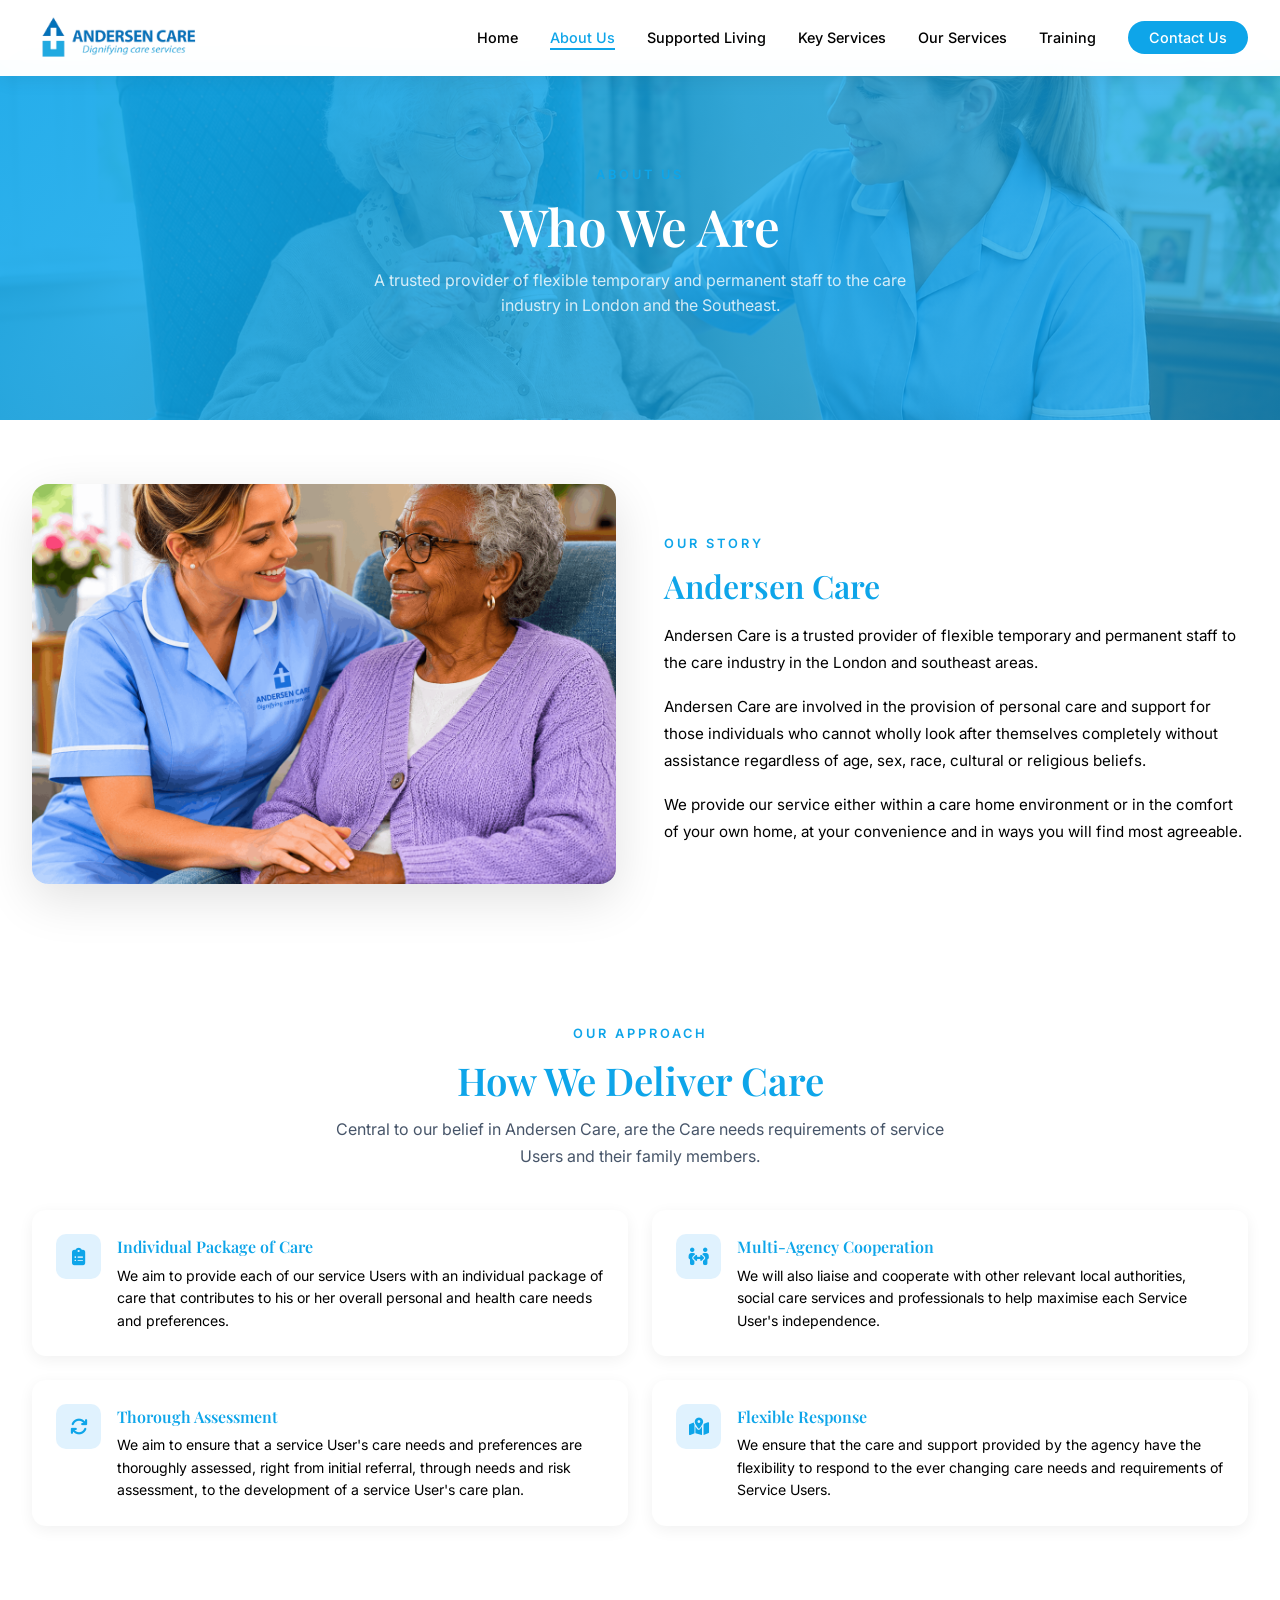
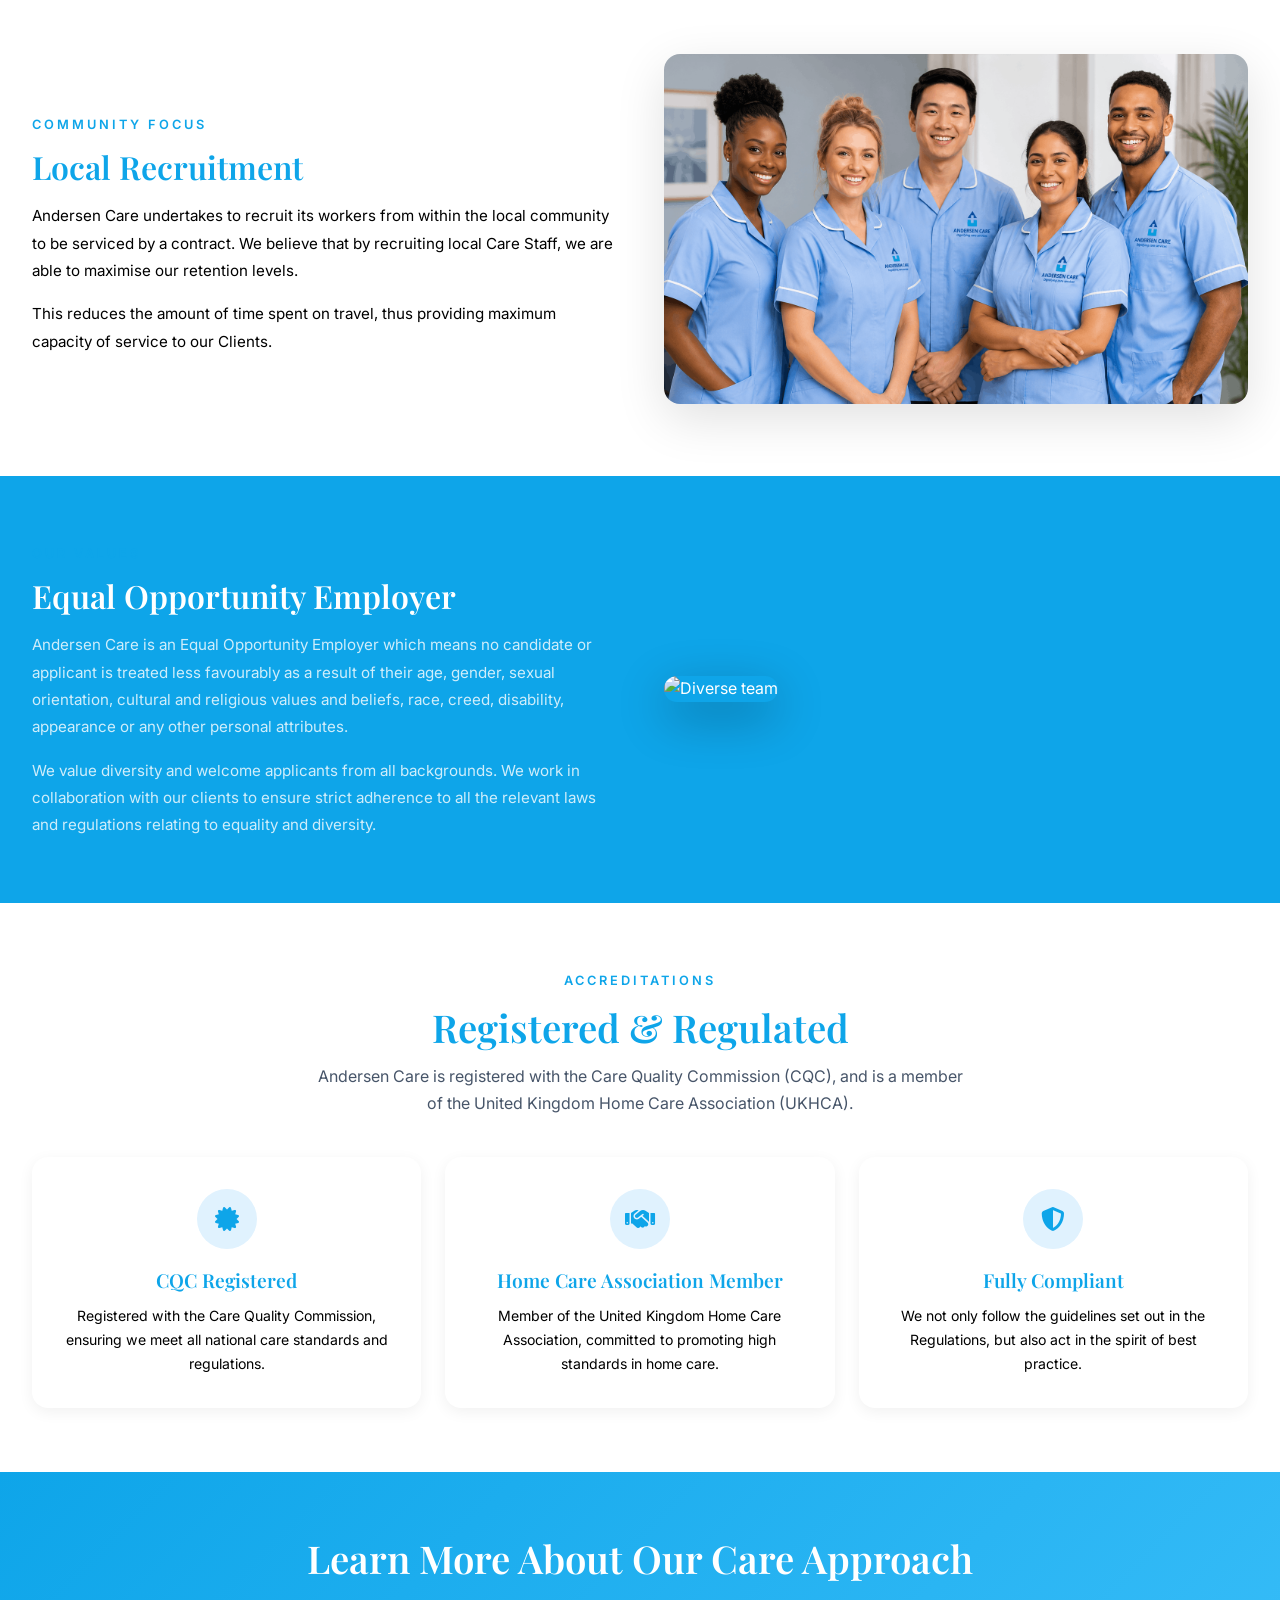
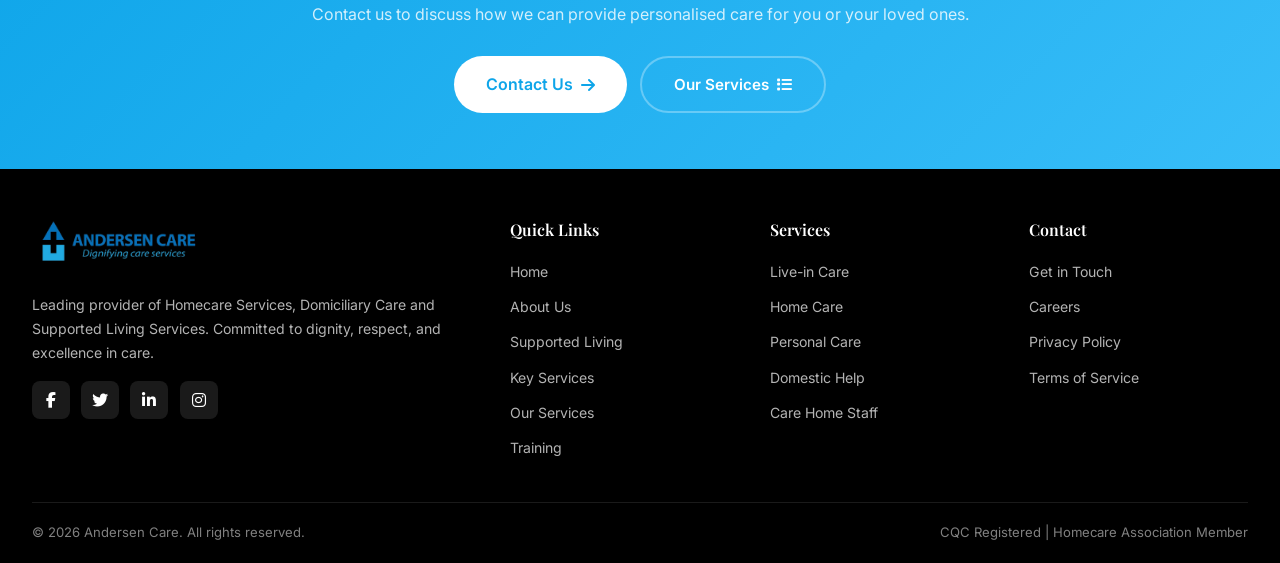
==== commit 09048bba: "file upload" ====
--- a/about-us.html
+++ b/about-us.html
@@ -924,7 +924,7 @@
 
     <!-- Page Header -->
     <section class="page-header">
-        <div class="page-header-bg" style="background-image: url('https://images.unsplash.com/photo-1576765608866-5b51f8d6c7eb?w=1920&q=80');"></div>
+        <div class="page-header-bg" style="background-image: url('elderly.png');"></div>
         <div class="page-header-content">
             <span class="page-header-label">About Us</span>
             <h1>Who We Are</h1>
@@ -1002,7 +1002,7 @@
                     <p style="color: var(--text-dark); line-height: 1.8; font-size: 0.95rem;">This reduces the amount of time spent on travel, thus providing maximum capacity of service to our Clients.</p>
                 </div>
                 <div class="fade-in">
-                    <img src="https://images.unsplash.com/photo-1573496359142-b8d87734a5a2?w=800&q=80" alt="Local team" style="width: 100%; height: 350px; object-fit: cover; border-radius: 16px; box-shadow: 0 15px 50px rgba(0,0,0,0.12);">
+                    <img src="caregroup.png" alt="Local team" style="width: 100%; height: 350px; object-fit: cover; border-radius: 16px; box-shadow: 0 15px 50px rgba(0,0,0,0.12);">
                 </div>
             </div>
         </div>
@@ -1045,7 +1045,7 @@
                     <div style="width: 60px; height: 60px; background: var(--accent); border-radius: 50%; display: flex; align-items: center; justify-content: center; margin: 0 auto 1rem; color: var(--primary); font-size: 1.5rem;">
                         <i class="fas fa-handshake"></i>
                     </div>
-                    <h3 style="font-size: 1.2rem; color: var(--primary); margin-bottom: 0.5rem;">UKHCA Member</h3>
+                    <h3 style="font-size: 1.2rem; color: var(--primary); margin-bottom: 0.5rem;">Home Care Association Member</h3>
                     <p style="color: var(--text-dark); font-size: 0.88rem; line-height: 1.7;">Member of the United Kingdom Home Care Association, committed to promoting high standards in home care.</p>
                 </div>
                 <div class="card fade-in" style="text-align: center; padding: 2rem;">
@@ -1120,8 +1120,8 @@
                 </div>
             </div>
             <div class="footer-bottom">
-                <p>&copy; 2024 Andersen Care. All rights reserved.</p>
-                <p>CQC Registered | UKHCA Member</p>
+                <p>&copy; 2026 Andersen Care. All rights reserved.</p>
+                <p>CQC Registered | Homecare Association Member</p>
             </div>
         </div>
     </footer>
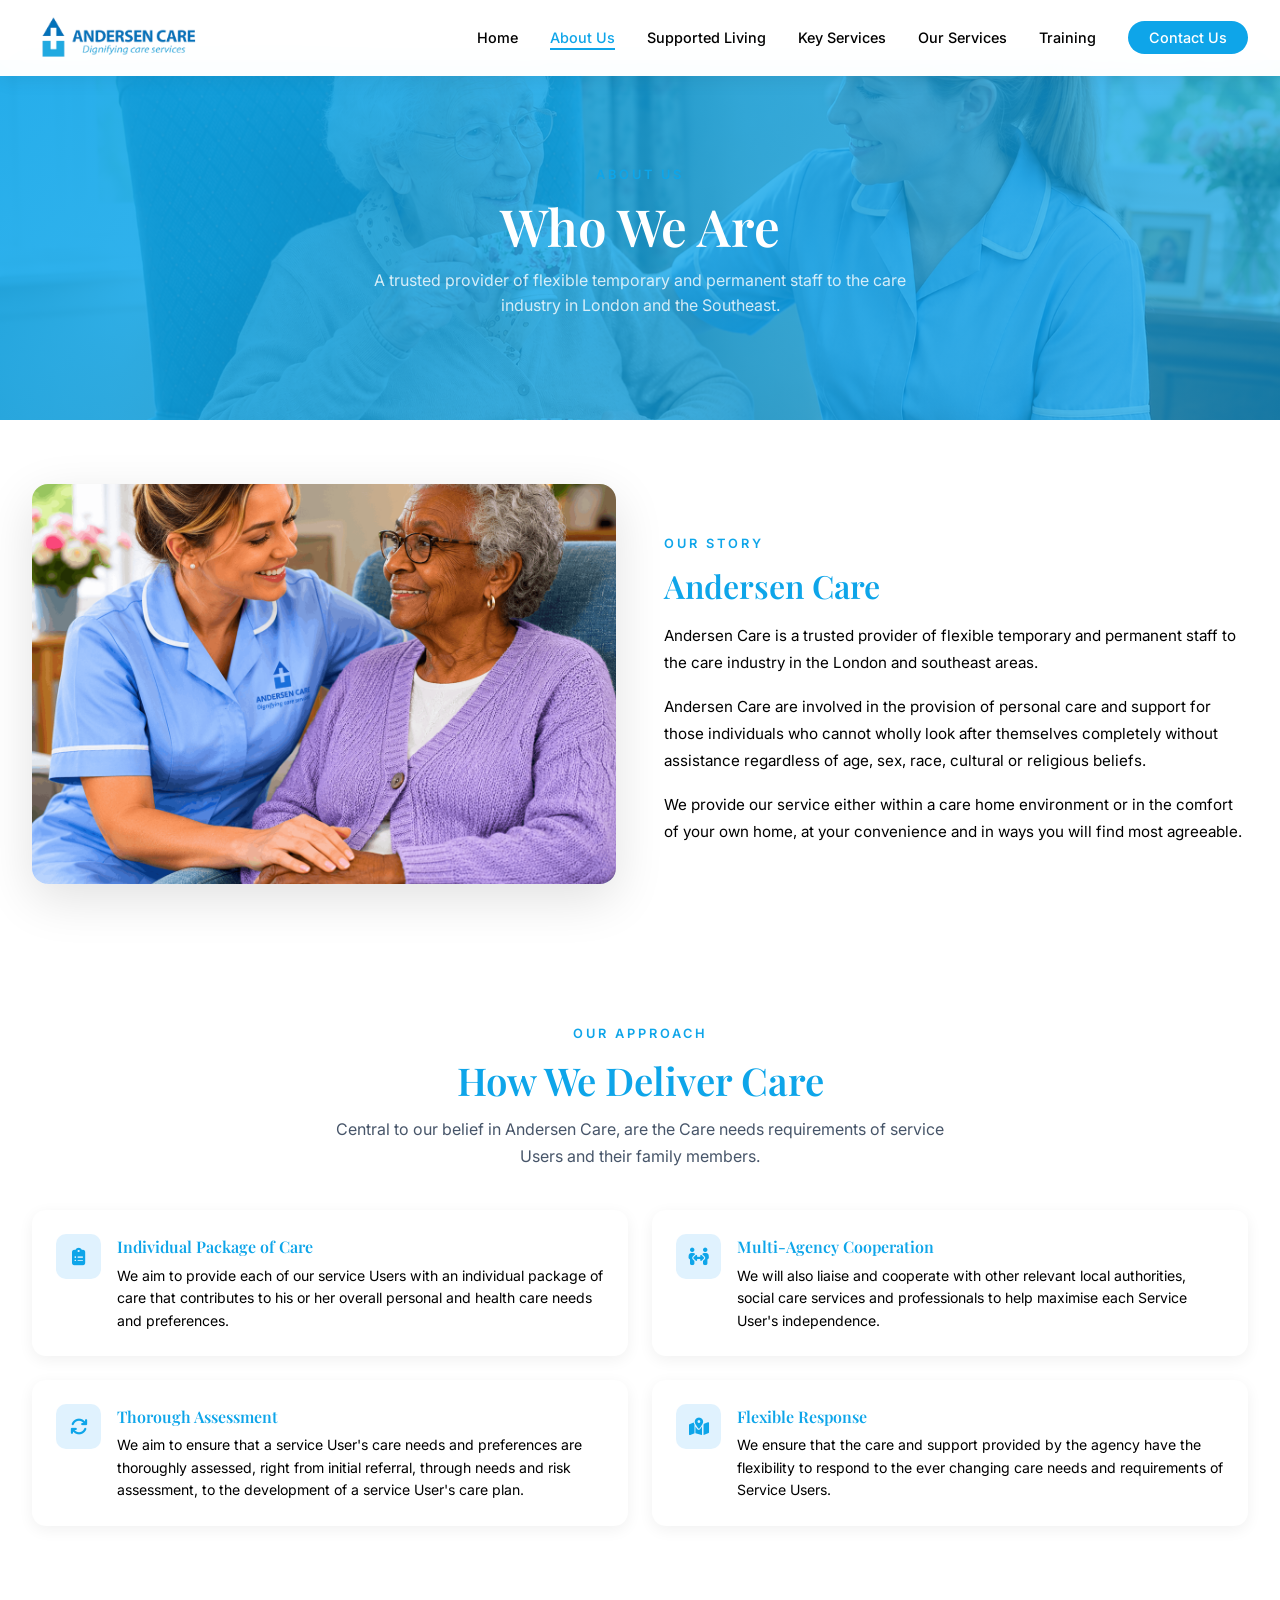
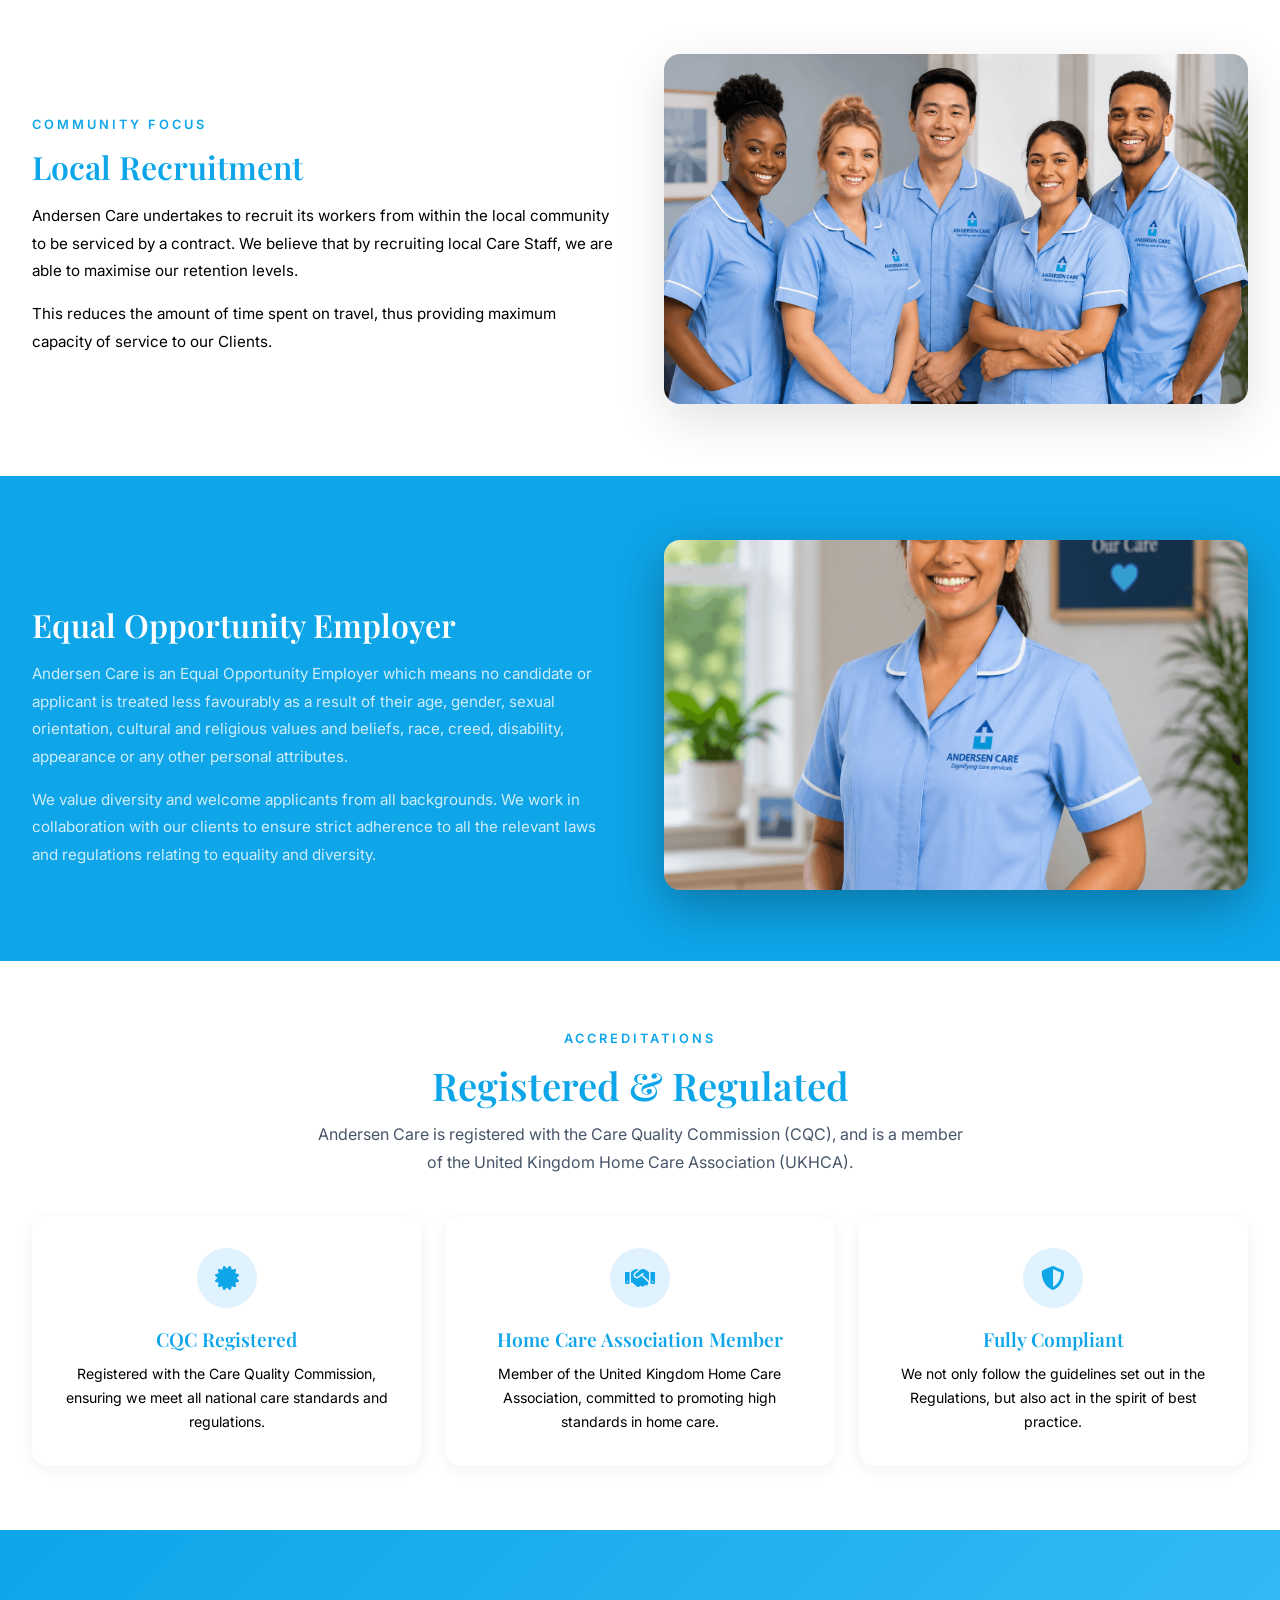
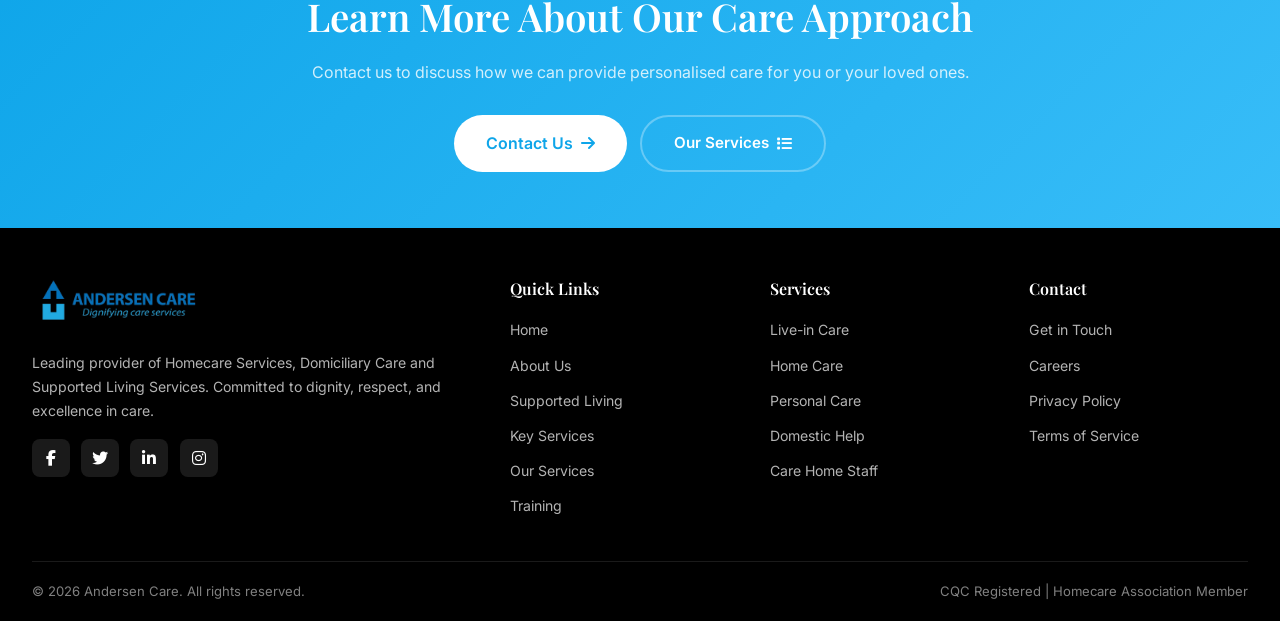
==== commit 727c2424: "file upload" ====
--- a/about-us.html
+++ b/about-us.html
@@ -1019,7 +1019,7 @@
                     <p style="color: rgba(255,255,255,0.8); line-height: 1.8; font-size: 0.95rem;">We value diversity and welcome applicants from all backgrounds. We work in collaboration with our clients to ensure strict adherence to all the relevant laws and regulations relating to equality and diversity.</p>
                 </div>
                 <div class="fade-in">
-                    <img src="https://images.unsplash.com/photo-1576765608866-5b51f8d6c7eb?w=800&q=80" alt="Diverse team" style="width: 100%; height: 350px; object-fit: cover; border-radius: 16px; box-shadow: 0 15px 50px rgba(0,0,0,0.3);">
+                    <img src="hc.png" alt="Diverse team" style="width: 100%; height: 350px; object-fit: cover; border-radius: 16px; box-shadow: 0 15px 50px rgba(0,0,0,0.3);">
                 </div>
             </div>
         </div>
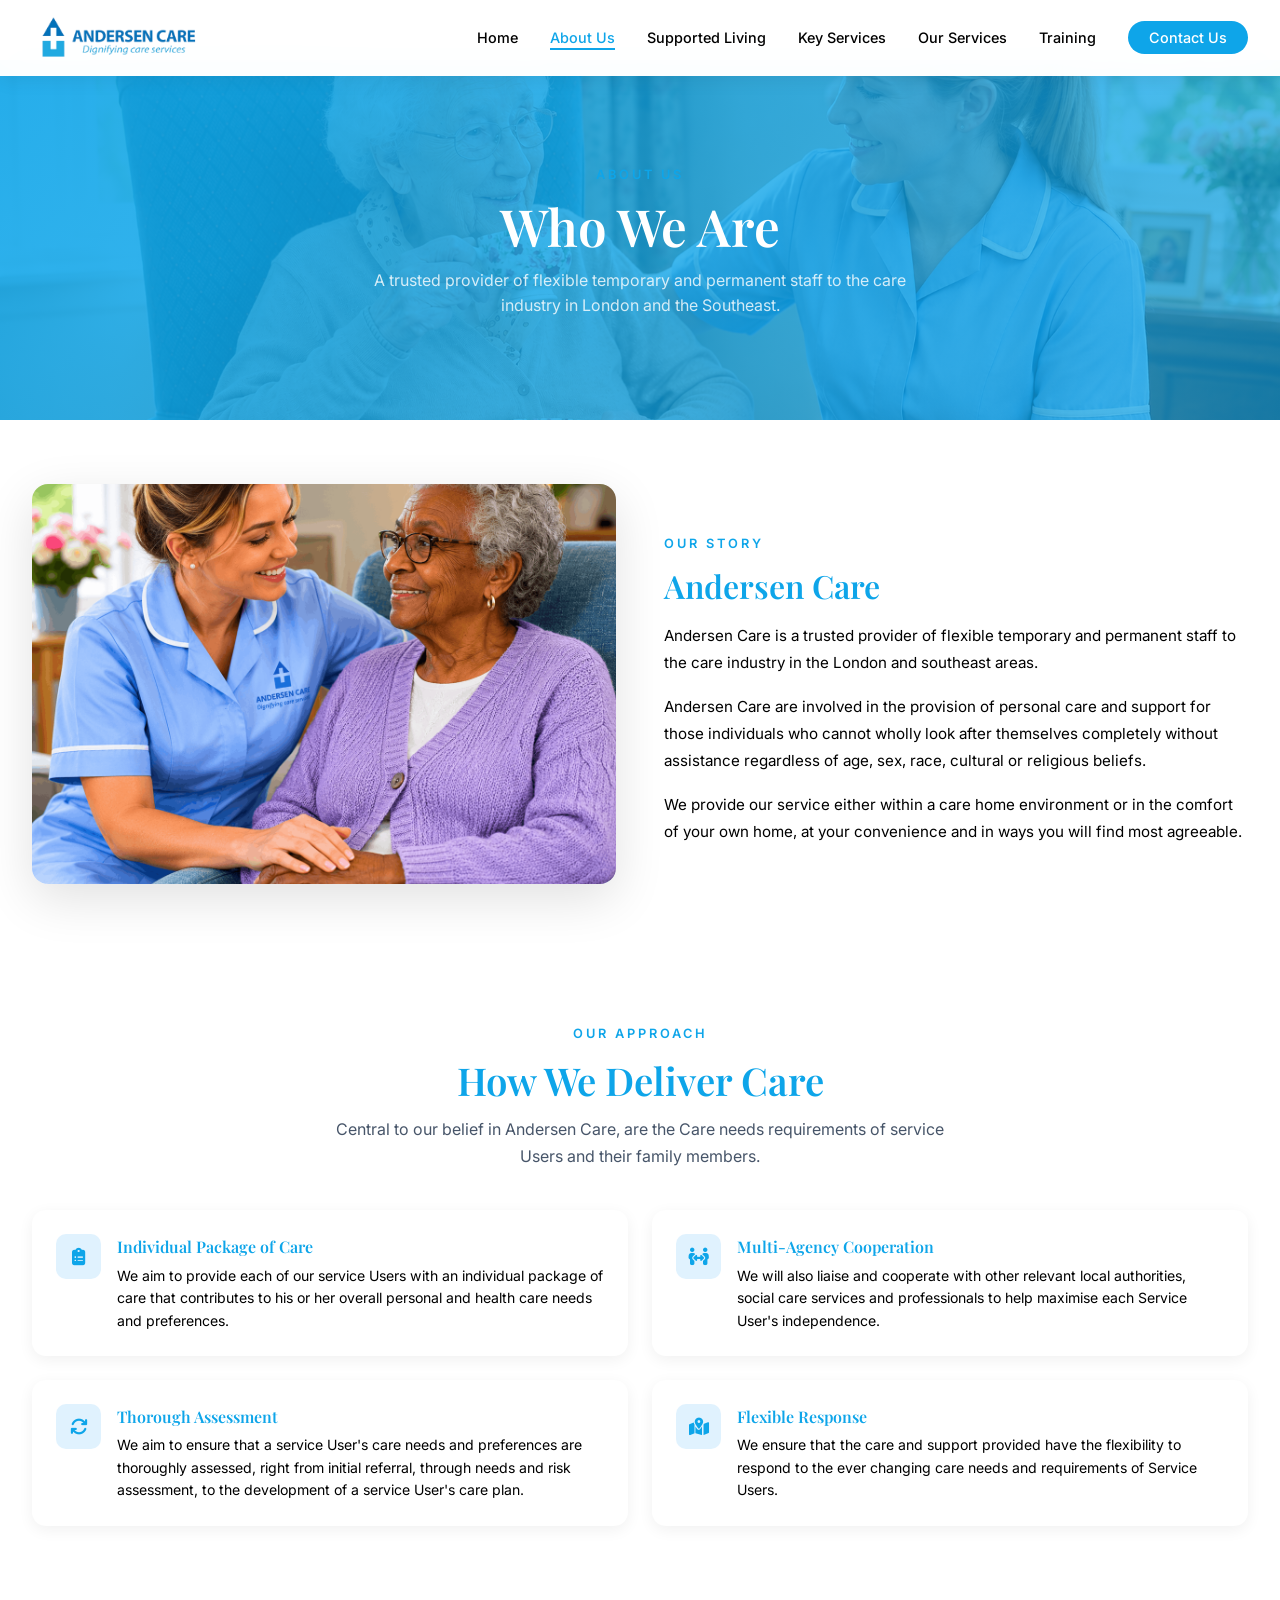
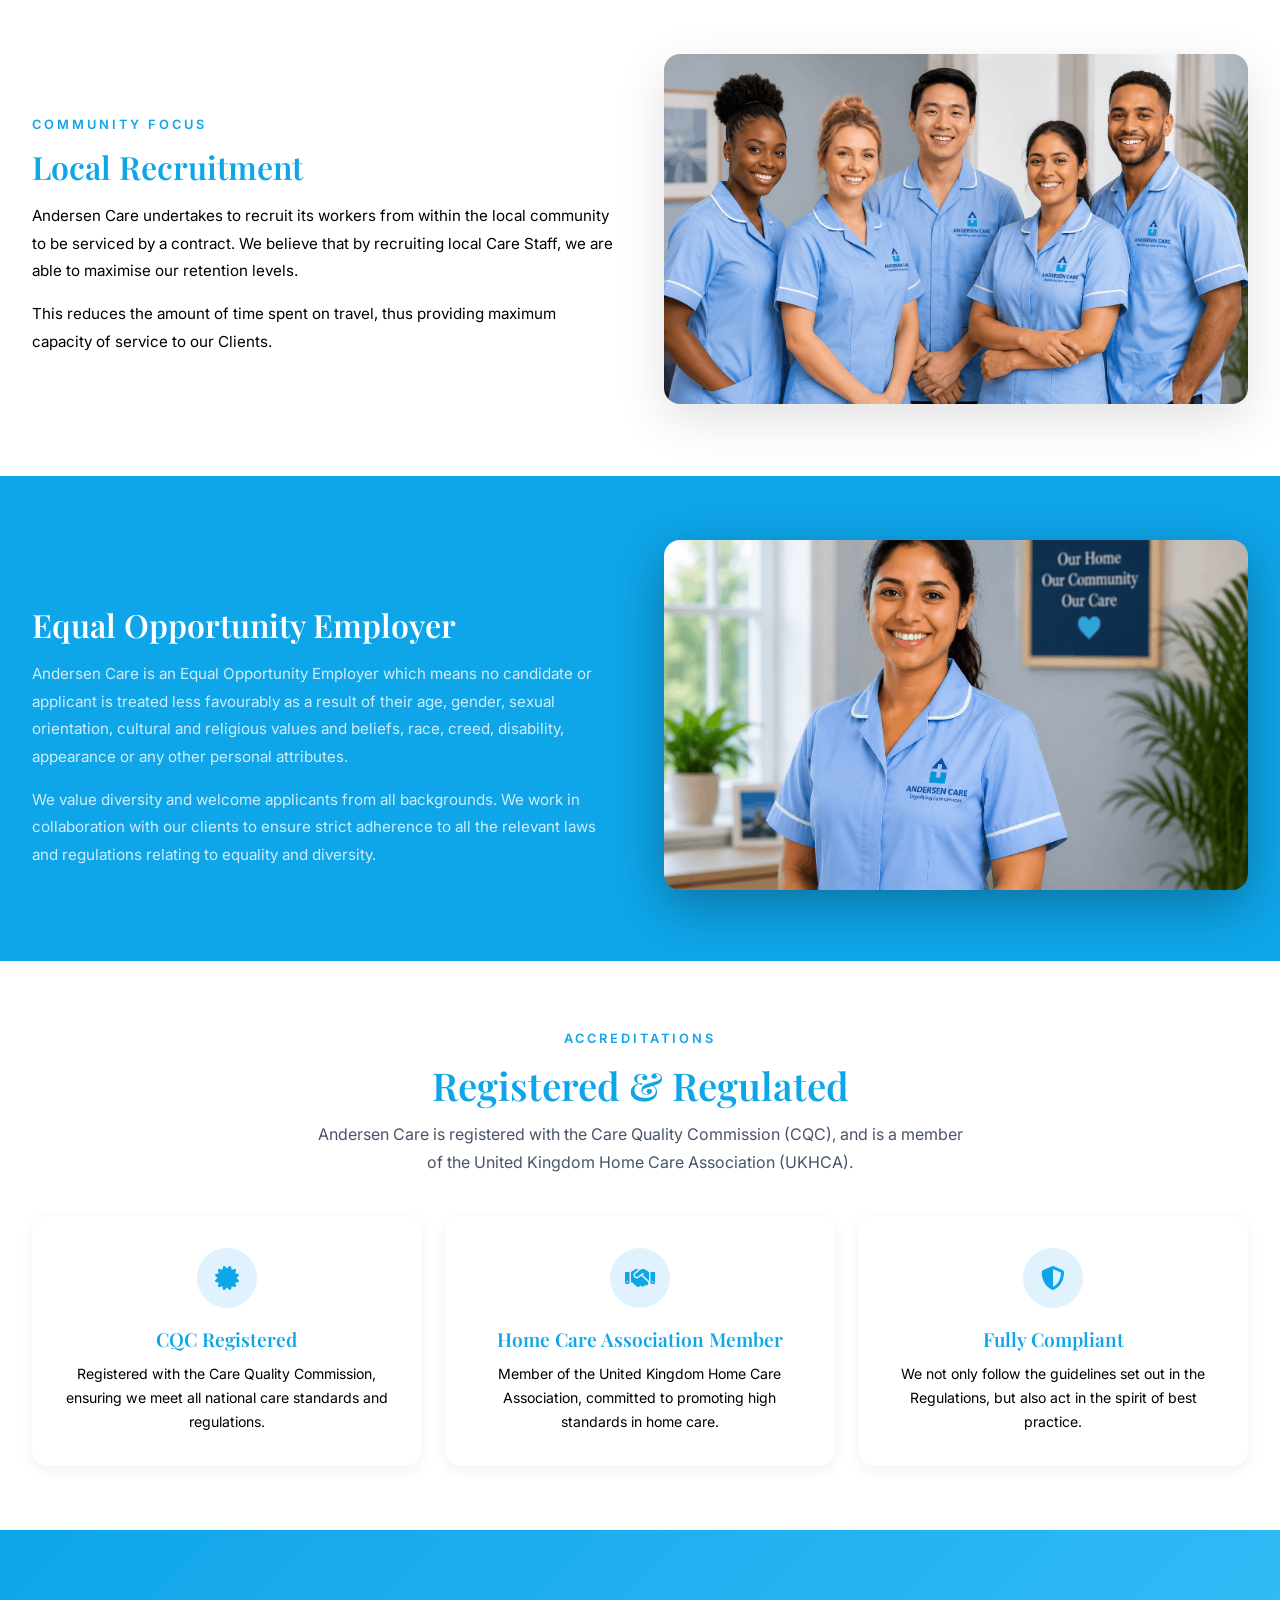
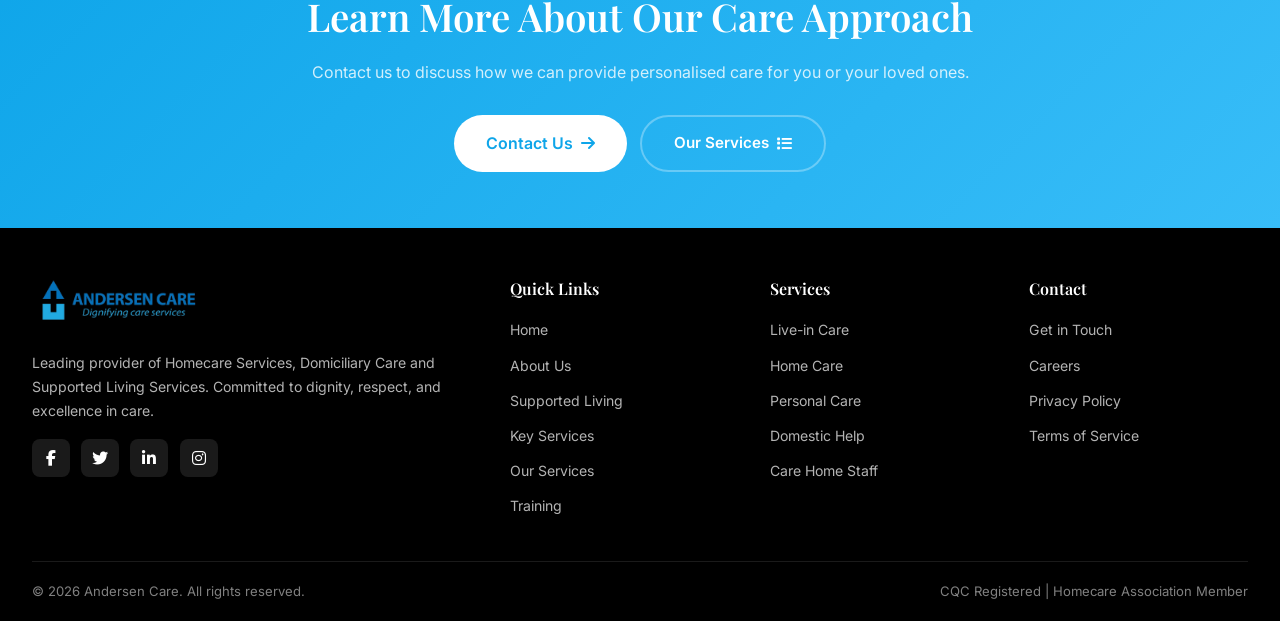
==== commit adb92186: "file upload" ====
--- a/about-us.html
+++ b/about-us.html
@@ -984,7 +984,7 @@
                     <div class="feature-icon"><i class="fas fa-map-location-dot"></i></div>
                     <div>
                         <h4>Flexible Response</h4>
-                        <p>We ensure that the care and support provided by the agency have the flexibility to respond to the ever changing care needs and requirements of Service Users.</p>
+                        <p>We ensure that the care and support provided  have the flexibility to respond to the ever changing care needs and requirements of Service Users.</p>
                     </div>
                 </div>
             </div>
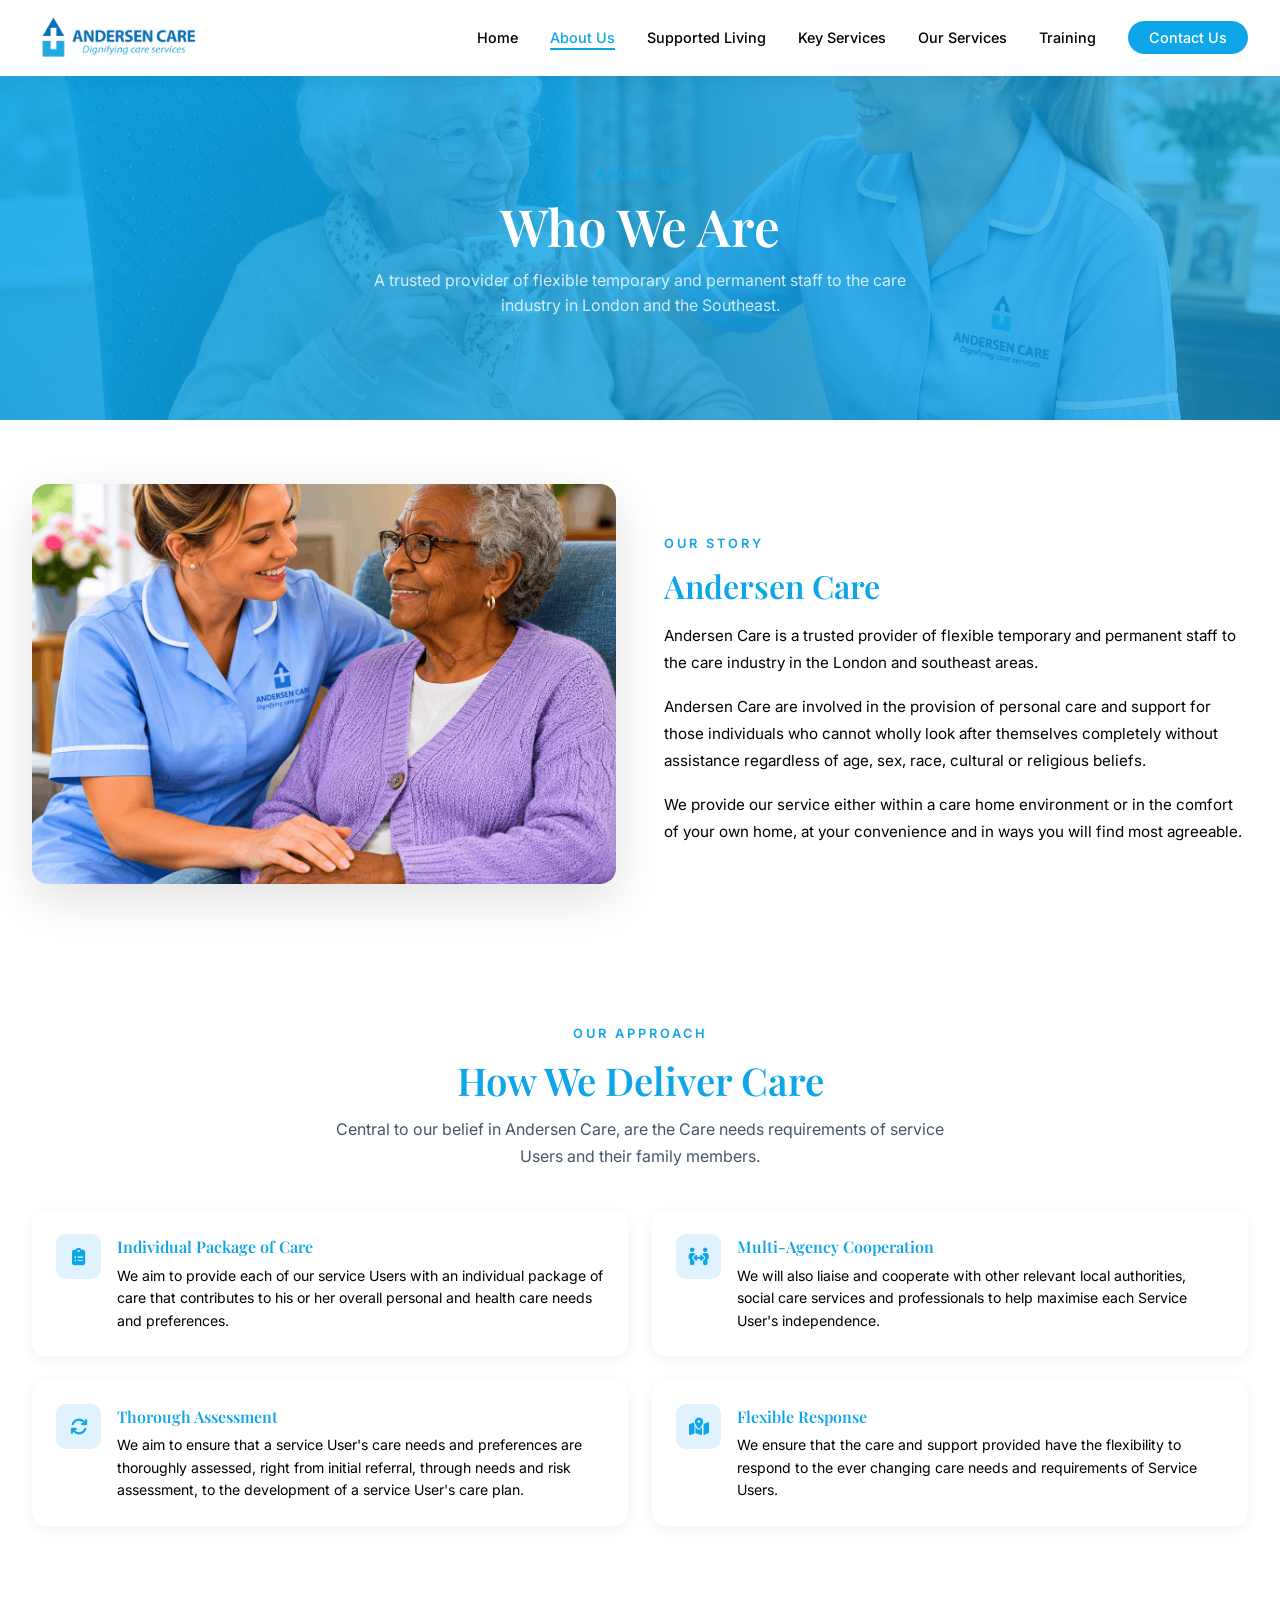
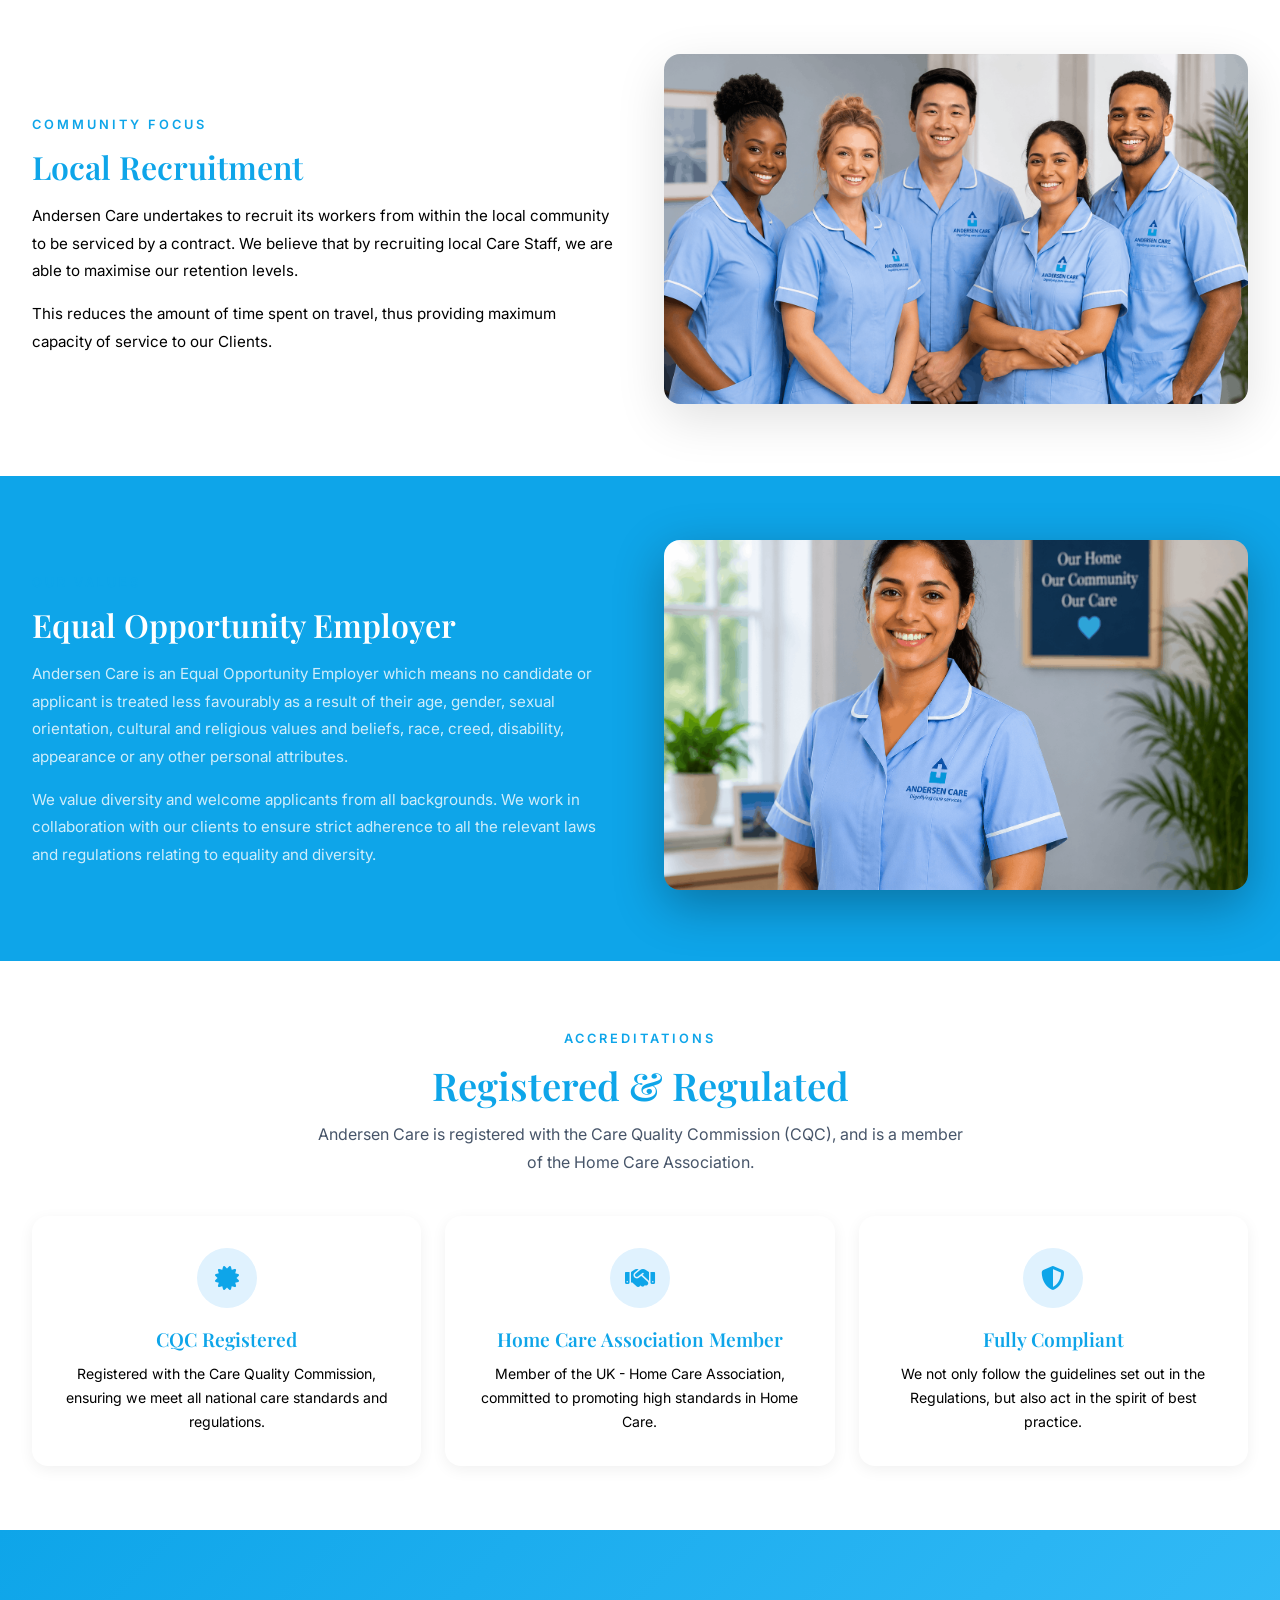
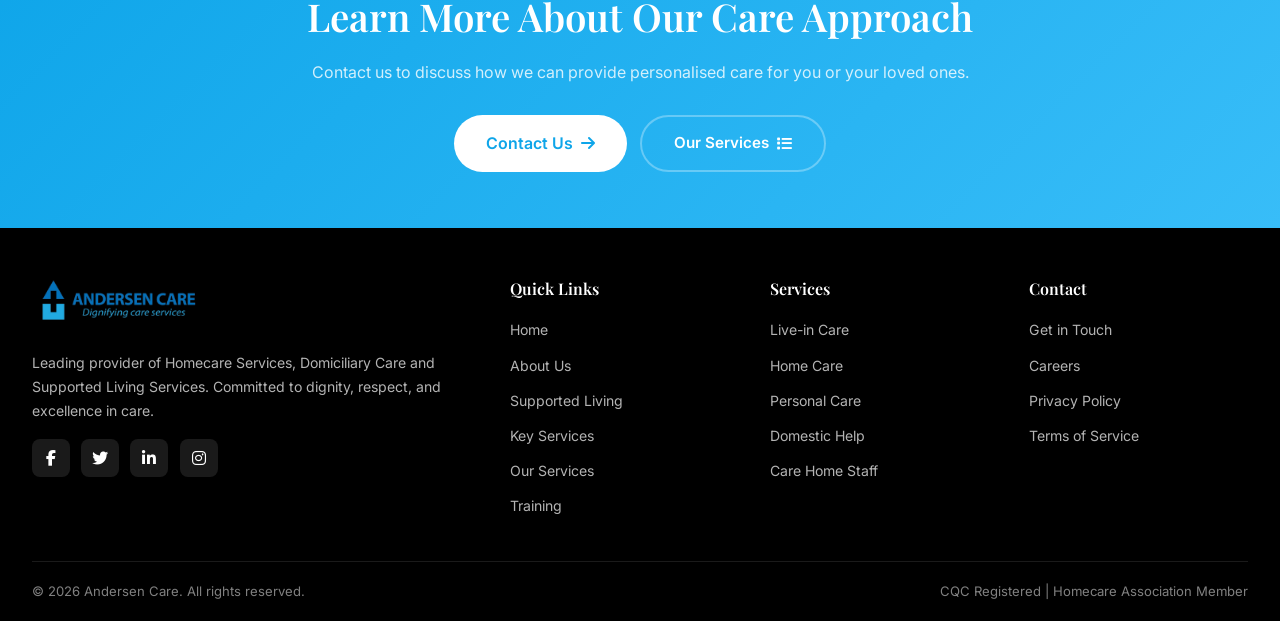
==== commit 78cf4b9e: "Update about-us.html" ====
--- a/about-us.html
+++ b/about-us.html
@@ -1031,7 +1031,7 @@
             <div class="section-header fade-in">
                 <span class="section-label">Accreditations</span>
                 <h2 class="section-title">Registered & Regulated</h2>
-                <p class="section-desc">Andersen Care is registered with the Care Quality Commission (CQC), and is a member of the United Kingdom Home Care Association (UKHCA).</p>
+                <p class="section-desc">Andersen Care is registered with the Care Quality Commission (CQC), and is a member of the Home Care Association.</p>
             </div>
             <div style="display: grid; grid-template-columns: repeat(3, 1fr); gap: 1.5rem;">
                 <div class="card fade-in" style="text-align: center; padding: 2rem;">
@@ -1046,7 +1046,7 @@
                         <i class="fas fa-handshake"></i>
                     </div>
                     <h3 style="font-size: 1.2rem; color: var(--primary); margin-bottom: 0.5rem;">Home Care Association Member</h3>
-                    <p style="color: var(--text-dark); font-size: 0.88rem; line-height: 1.7;">Member of the United Kingdom Home Care Association, committed to promoting high standards in home care.</p>
+                    <p style="color: var(--text-dark); font-size: 0.88rem; line-height: 1.7;">Member of the UK - Home Care Association, committed to promoting high standards in Home Care.</p>
                 </div>
                 <div class="card fade-in" style="text-align: center; padding: 2rem;">
                     <div style="width: 60px; height: 60px; background: var(--accent); border-radius: 50%; display: flex; align-items: center; justify-content: center; margin: 0 auto 1rem; color: var(--primary); font-size: 1.5rem;">
@@ -1168,4 +1168,4 @@
         });
     </script>
 </body>
-</html>+</html>
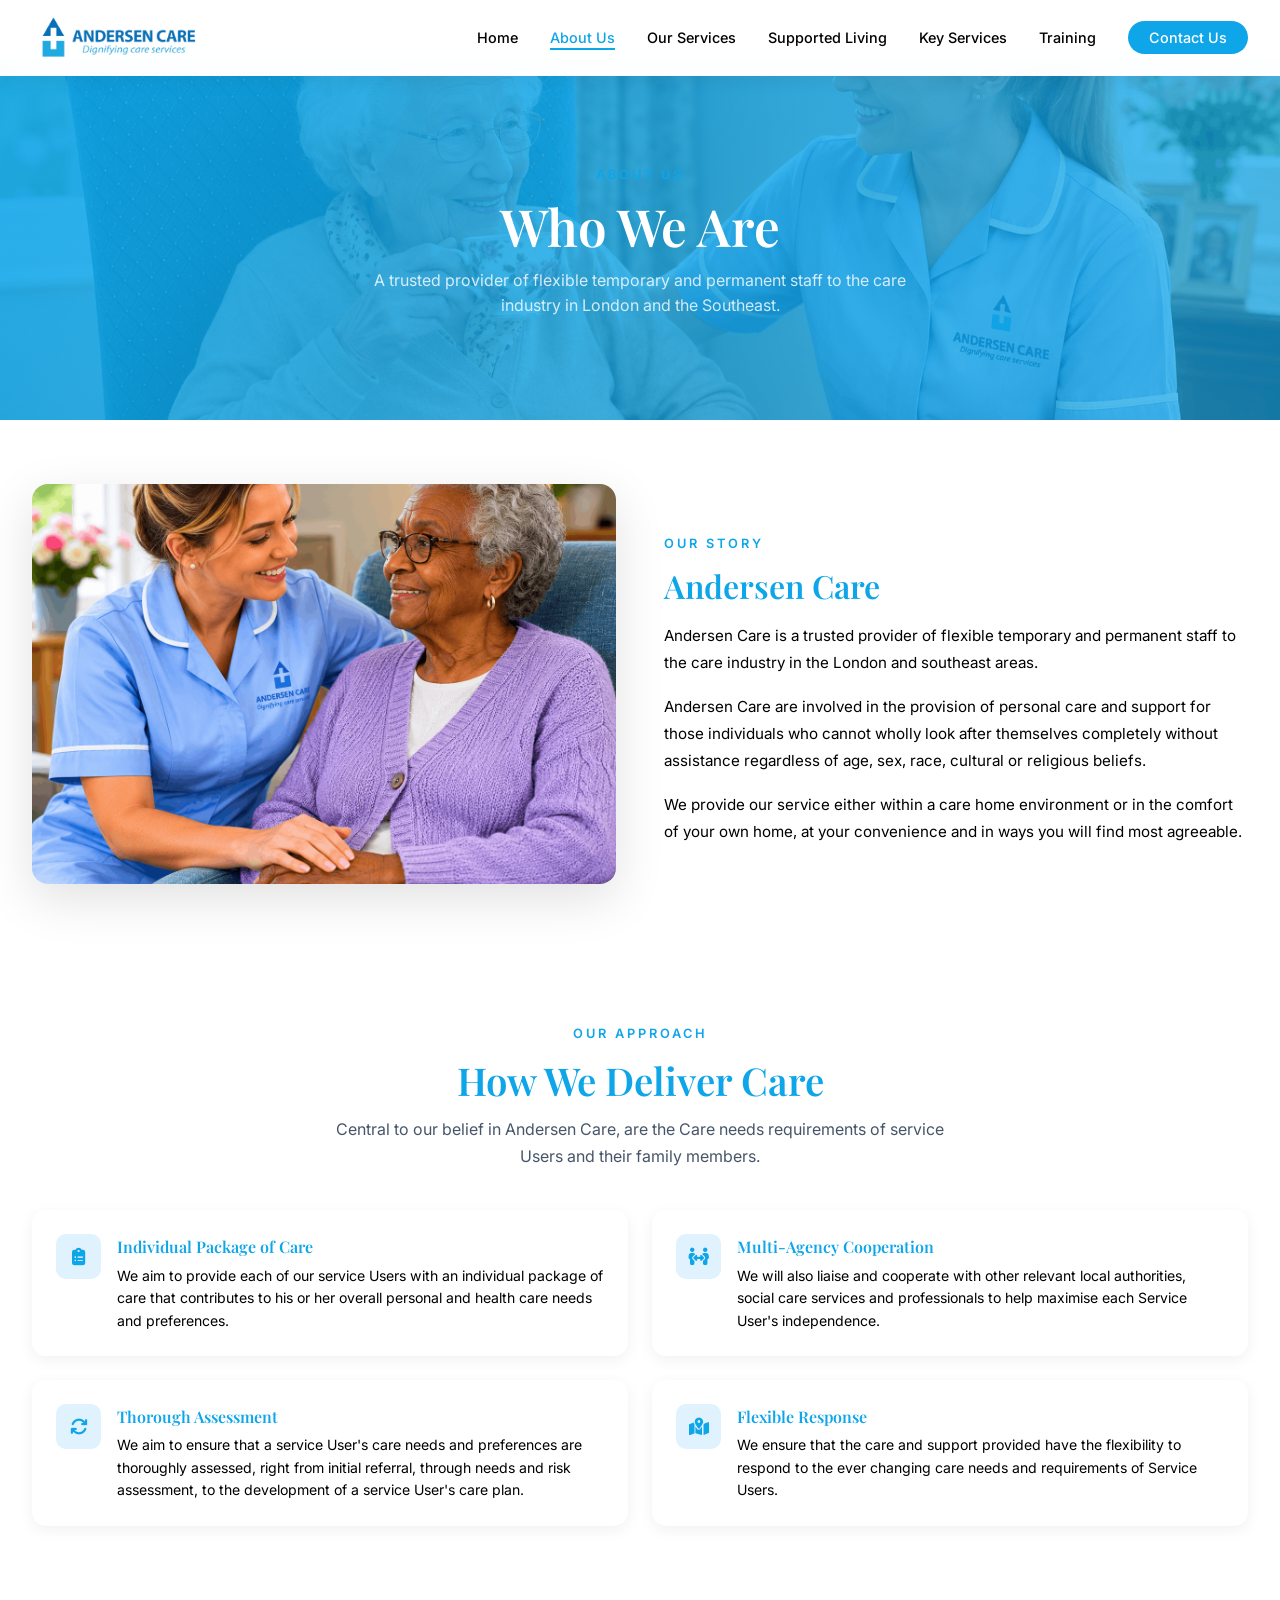
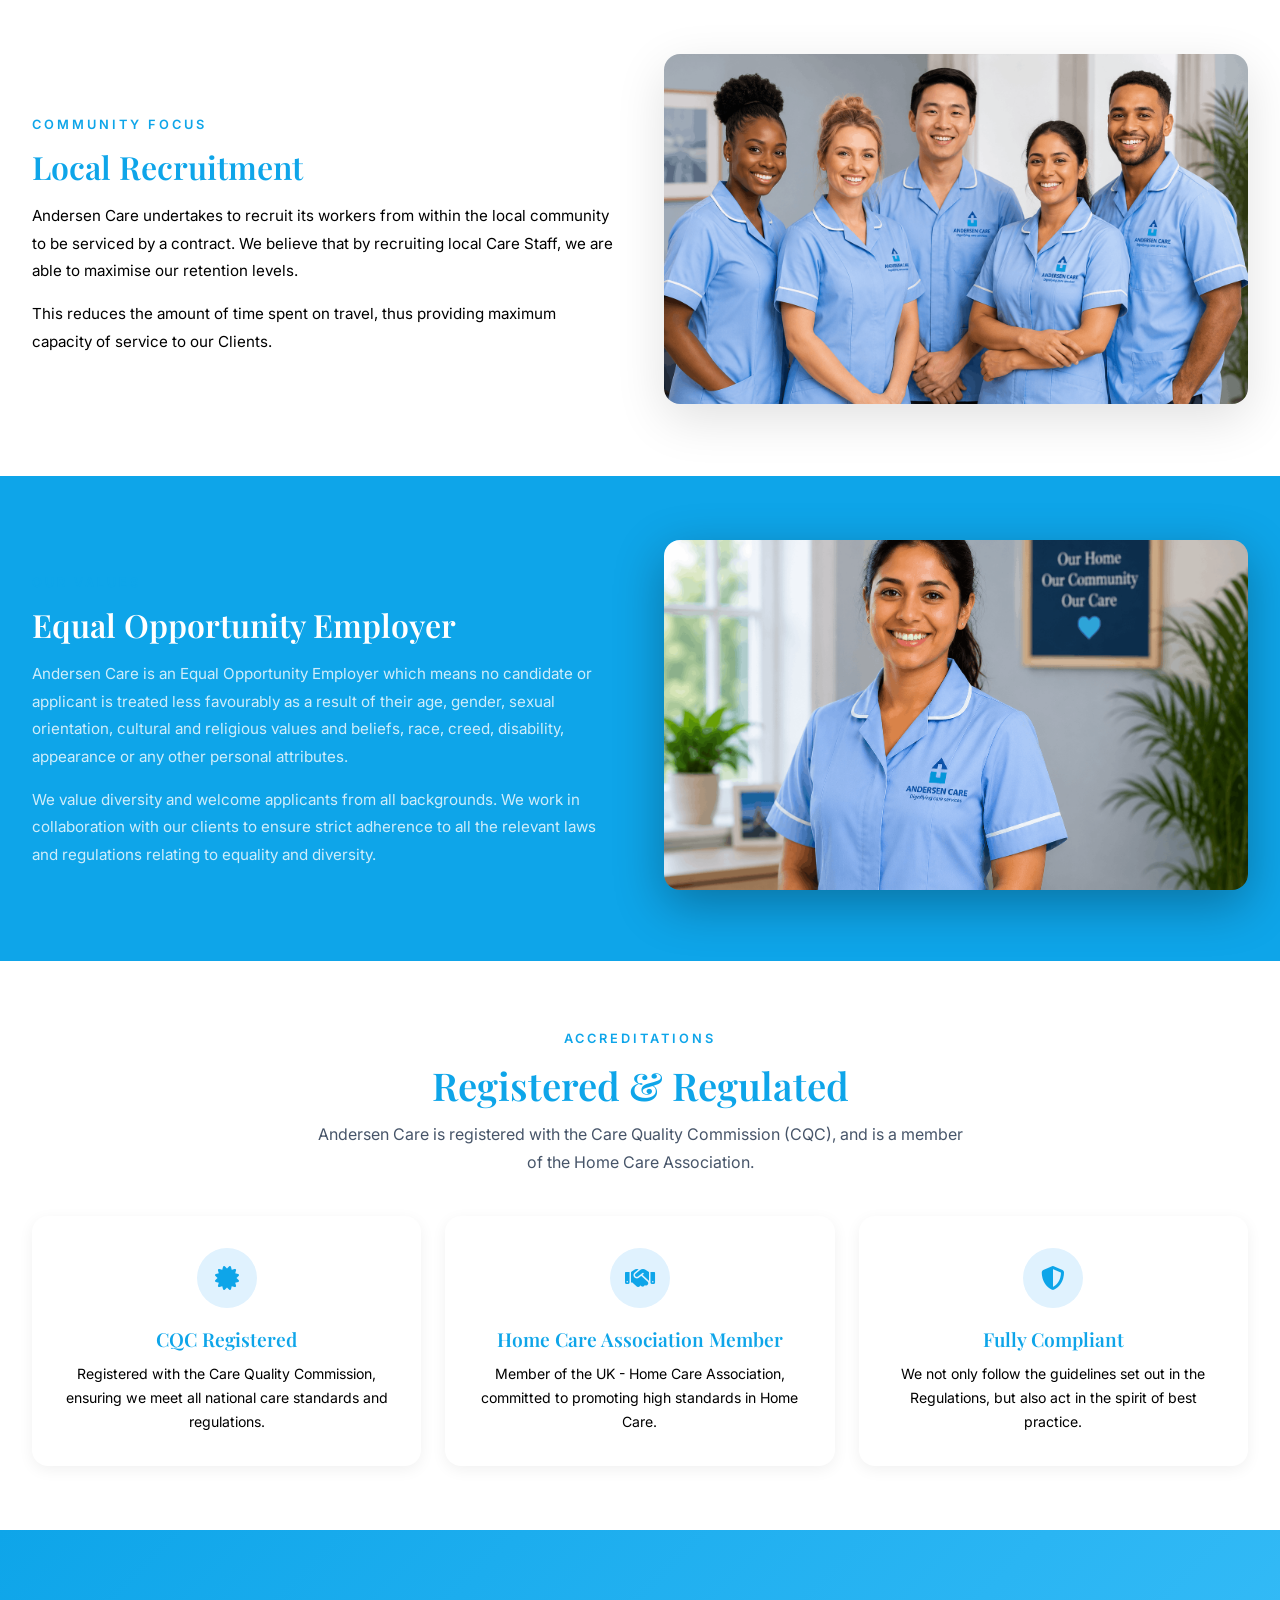
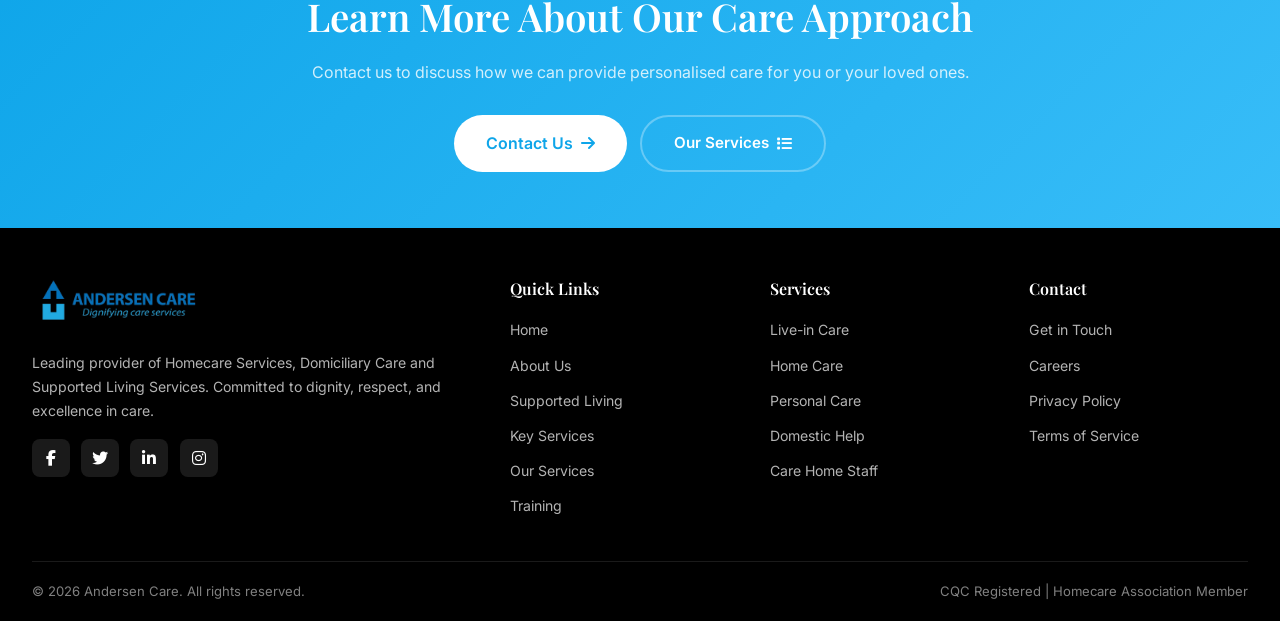
==== commit 8a36b0f2: "Update about-us.html" ====
--- a/about-us.html
+++ b/about-us.html
@@ -898,9 +898,9 @@
             <ul class="nav-links">
                 <li><a href="index.html">Home</a></li>
                 <li><a href="about-us.html" class="active">About Us</a></li>
+                <li><a href="our-services.html">Our Services</a></li>
                 <li><a href="supported-living.html">Supported Living</a></li>
                 <li><a href="key-services.html">Key Services</a></li>
-                <li><a href="our-services.html">Our Services</a></li>
                 <li><a href="training.html">Training</a></li>
                 <li><a href="contact-us.html" class="nav-cta">Contact Us</a></li>
             </ul>
@@ -914,9 +914,9 @@
         <ul class="mobile-menu-links">
             <li><a href="index.html">Home</a></li>
             <li><a href="about-us.html">About Us</a></li>
+            <li><a href="our-services.html">Our Services</a></li>
             <li><a href="supported-living.html">Supported Living</a></li>
             <li><a href="key-services.html">Key Services</a></li>
-            <li><a href="our-services.html">Our Services</a></li>
             <li><a href="training.html">Training</a></li>
             <li><a href="contact-us.html">Contact Us</a></li>
         </ul>
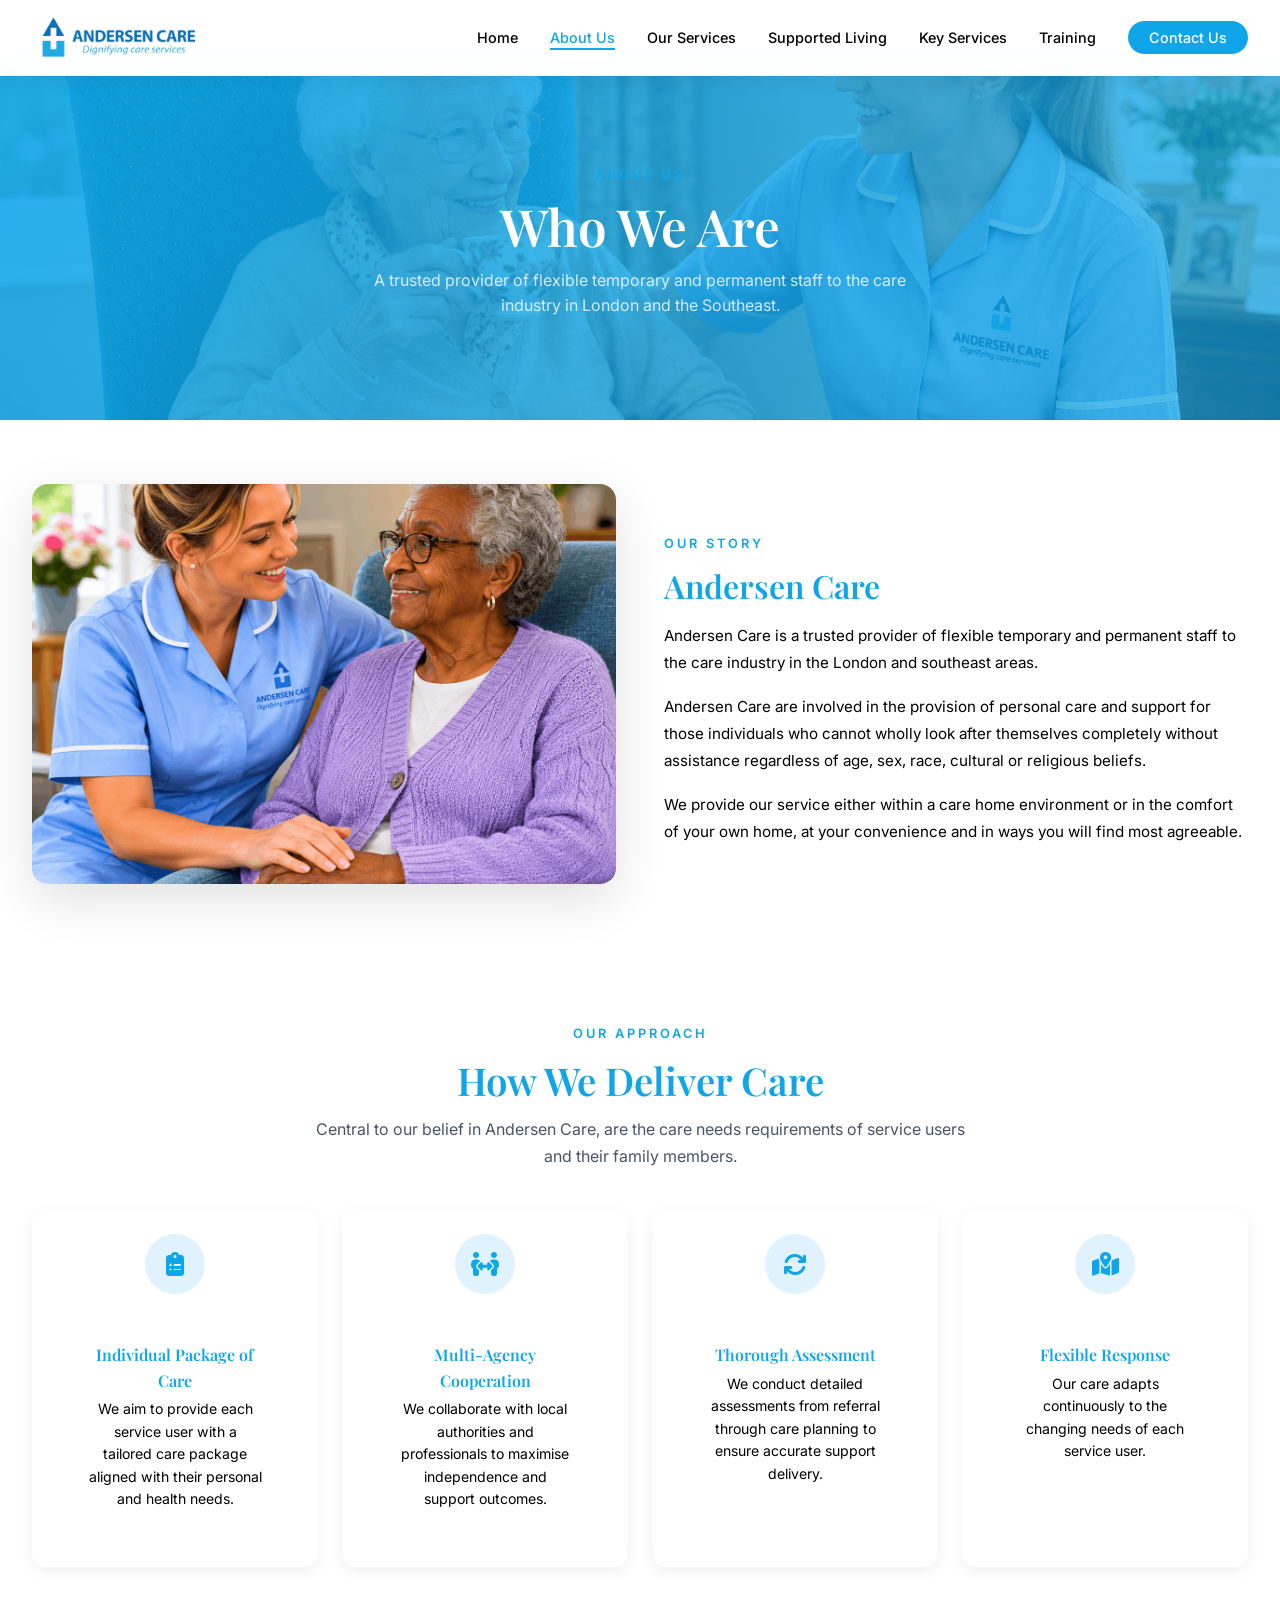
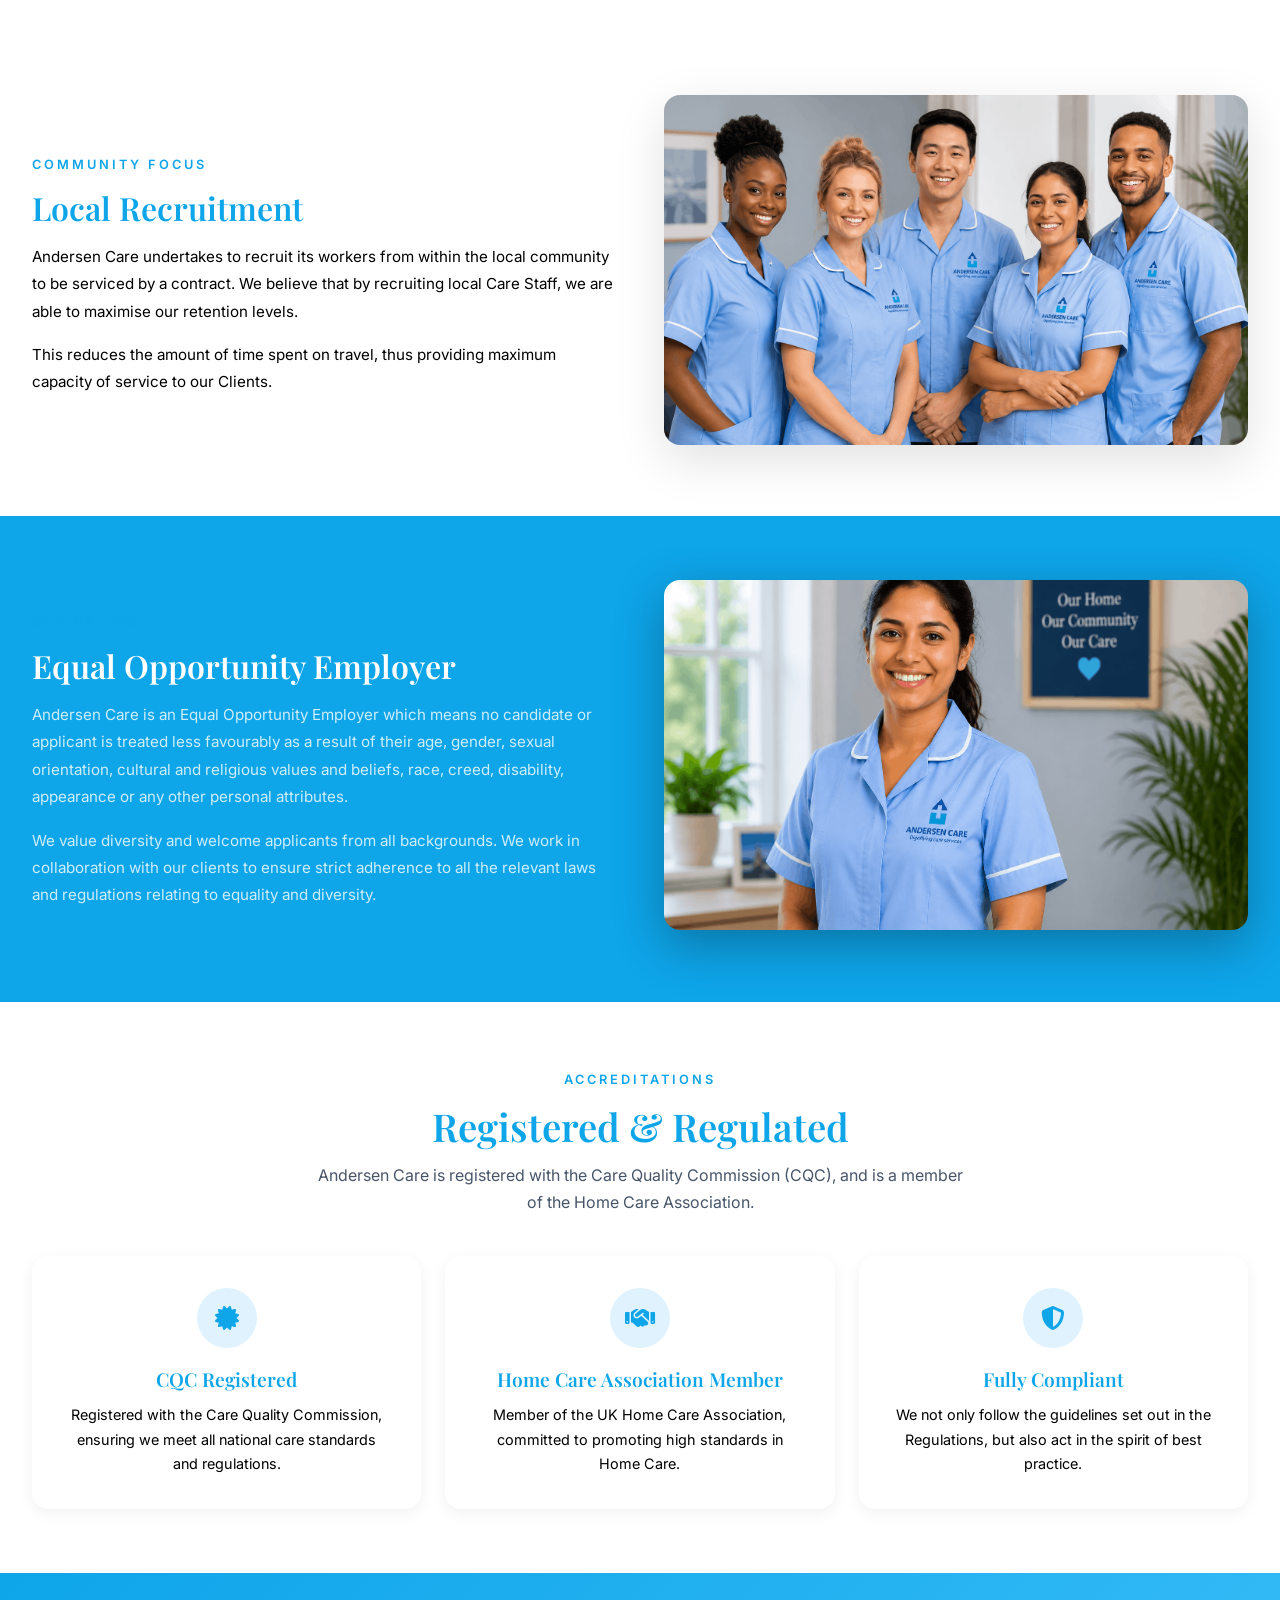
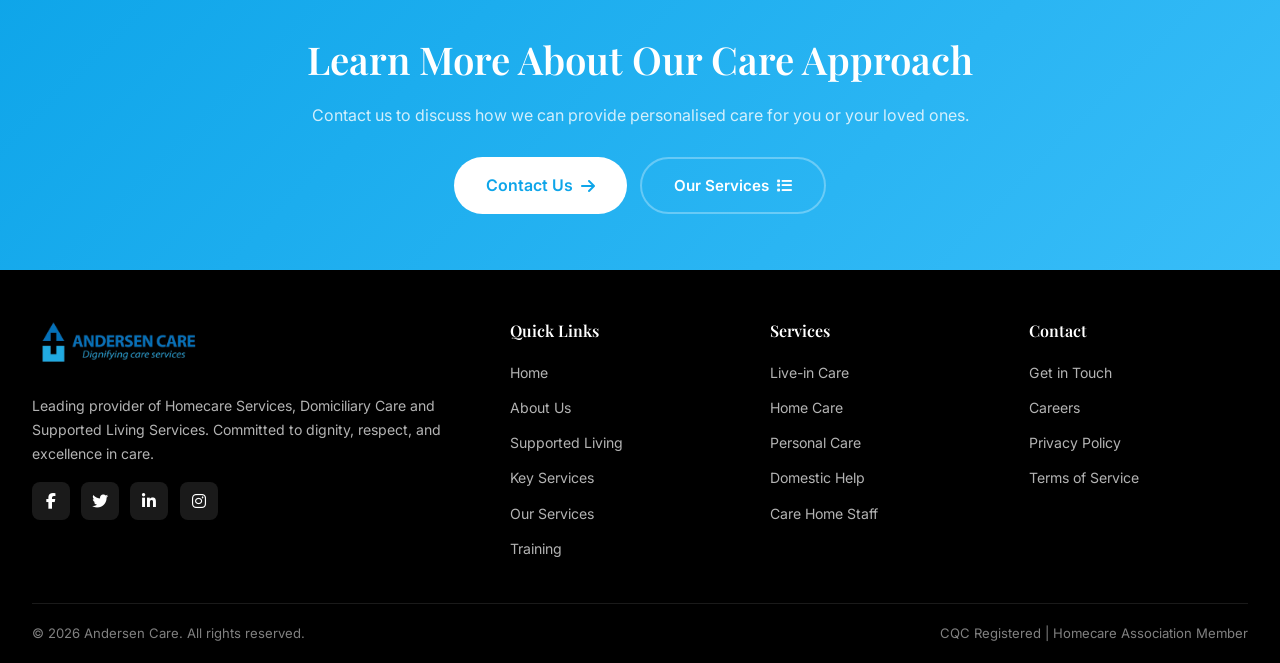
==== commit 8888da1d: "file upload" ====
--- a/about-us.html
+++ b/about-us.html
@@ -6,888 +6,8 @@
     <title>About Us | Andersen Care</title>
     <link href="https://fonts.googleapis.com/css2?family=Playfair+Display:wght@400;600;700&family=Inter:wght@300;400;500;600;700&display=swap" rel="stylesheet">
     <link rel="stylesheet" href="https://cdnjs.cloudflare.com/ajax/libs/font-awesome/6.4.0/css/all.min.css">
-    <style>
-        :root {
-            --primary: #0ea5e9;
-            --primary-light: #38bdf8;
-            --secondary: #0ea5e9;
-            --secondary-light: #38bdf8;
-            --accent: #e0f2fe;
-            --text-dark: #000000;
-            --text-light: #475569;
-            --white: #ffffff;
-            --off-white: #ffffff;
-            --transition: all 0.3s ease;
-        }
-        * { margin: 0; padding: 0; box-sizing: border-box; }
-        body {
-            font-family: 'Inter', sans-serif;
-            color: var(--text-dark);
-            line-height: 1.6;
-            overflow-x: hidden;
-            background: #ffffff;
-        }
-        h1, h2, h3, h4 { font-family: 'Playfair Display', serif; font-weight: 600; }
-
-        /* Navigation */
-        .navbar {
-            position: fixed;
-            top: 0;
-            width: 100%;
-            z-index: 1000;
-            padding: 0.8rem 0;
-            background: rgba(255,255,255,0.98);
-            backdrop-filter: blur(20px);
-            box-shadow: 0 2px 20px rgba(0,0,0,0.08);
-        }
-        .nav-container {
-            max-width: 1280px;
-            margin: 0 auto;
-            padding: 0 2rem;
-            display: flex;
-            justify-content: space-between;
-            align-items: center;
-        }
-        .logo {
-            display: flex;
-            align-items: center;
-            gap: 0.75rem;
-            text-decoration: none;
-        }
-        .logo-icon {
-            width: 40px; height: 40px;
-            background: var(--secondary);
-            border-radius: 10px;
-            display: flex;
-            align-items: center;
-            justify-content: center;
-            color: var(--white);
-            font-size: 1.1rem;
-        }
-        .logo-text {
-            font-family: 'Playfair Display', serif;
-            font-size: 1.4rem;
-            font-weight: 700;
-            color: var(--primary);
-        }
-        .nav-links {
-            display: flex;
-            gap: 2rem;
-            list-style: none;
-        }
-        .nav-links a {
-            text-decoration: none;
-            color: var(--text-dark);
-            font-weight: 500;
-            font-size: 0.9rem;
-            transition: var(--transition);
-            position: relative;
-        }
-        .nav-links a::after {
-            content: '';
-            position: absolute;
-            bottom: -4px; left: 0;
-            width: 0; height: 2px;
-            background: var(--secondary);
-            transition: var(--transition);
-        }
-        .nav-links a:hover::after { width: 100%; }
-        .nav-links a.active { color: var(--secondary); }
-        .nav-links a.active::after { width: 100%; }
-        .nav-cta {
-            background: var(--secondary);
-            color: var(--white) !important;
-            padding: 0.5rem 1.3rem;
-            border-radius: 50px;
-            transition: var(--transition);
-        }
-        .nav-cta:hover { background: var(--secondary-light); }
-        .nav-cta::after { display: none !important; }
-        .mobile-menu-btn {
-            display: none;
-            background: none;
-            border: none;
-            color: var(--primary);
-            font-size: 1.4rem;
-            cursor: pointer;
-        }
-
-        /* Hero */
-        .hero {
-            position: relative;
-            height: 100vh;
-            min-height: 650px;
-            overflow: hidden;
-            margin-top: 60px;
-        }
-        .hero-slider {
-            position: relative;
-            height: 100%;
-            width: 100%;
-        }
-        .hero-slide {
-            position: absolute;
-            top: 0; left: 0;
-            width: 100%; height: 100%;
-            opacity: 0;
-            transition: opacity 1s ease-in-out;
-            display: flex;
-            align-items: center;
-        }
-        .hero-slide.active { opacity: 1; }
-        .hero-slide-bg {
-            position: absolute;
-            top: 0; left: 0;
-            width: 100%; height: 100%;
-            background-size: cover;
-            background-position: center;
-        }
-        .hero-slide::before {
-            content: '';
-            position: absolute;
-            top: 0; left: 0;
-            width: 100%; height: 100%;
-            background: linear-gradient(135deg, rgba(0,0,0,0.85) 0%, rgba(0,0,0,0.65) 50%, rgba(0,0,0,0.45) 100%);
-            z-index: 1;
-        }
-        .hero-content {
-            position: relative;
-            z-index: 2;
-            max-width: 1280px;
-            margin: 0 auto;
-            padding: 0 2rem;
-            width: 100%;
-        }
-        .hero-label {
-            display: inline-block;
-            background: rgba(255, 255, 255, 0.15);
-            border: 1px solid #ffffff;
-            color: #ffffff;
-            padding: 0.4rem 1rem;
-            border-radius: 50px;
-            font-size: 0.8rem;
-            font-weight: 600;
-            letter-spacing: 2px;
-            text-transform: uppercase;
-            margin-bottom: 1.2rem;
-        }
-        .hero-title {
-            font-size: clamp(2.2rem, 5vw, 4rem);
-            color: #ffffff;
-            text-shadow: 0 2px 10px rgba(0,0,0,0.5);
-            line-height: 1.1;
-            margin-bottom: 1.2rem;
-            max-width: 650px;
-        }
-        .hero-title span { color: var(--secondary); }
-        .hero-desc {
-            font-size: 1.05rem;
-            color: #ffffff;
-            text-shadow: 0 1px 4px rgba(0,0,0,0.5);
-            max-width: 500px;
-            margin-bottom: 2rem;
-            line-height: 1.7;
-        }
-        .hero-buttons {
-            display: flex;
-            gap: 0.8rem;
-            flex-wrap: wrap;
-        }
-        .slider-dots {
-            position: absolute;
-            bottom: 30px;
-            left: 50%;
-            transform: translateX(-50%);
-            display: flex;
-            gap: 10px;
-            z-index: 10;
-        }
-        .slider-dot {
-            width: 10px; height: 10px;
-            border-radius: 50%;
-            background: rgba(255,255,255,0.3);
-            cursor: pointer;
-            transition: var(--transition);
-        }
-        .slider-dot.active {
-            background: var(--secondary);
-            transform: scale(1.3);
-        }
-        .slider-arrows {
-            position: absolute;
-            top: 50%;
-            transform: translateY(-50%);
-            width: 100%;
-            display: flex;
-            justify-content: space-between;
-            padding: 0 2rem;
-            z-index: 10;
-            pointer-events: none;
-        }
-        .slider-arrow {
-            width: 48px; height: 48px;
-            border-radius: 50%;
-            background: rgba(255,255,255,0.1);
-            backdrop-filter: blur(10px);
-            border: 1px solid rgba(255,255,255,0.2);
-            color: var(--white);
-            font-size: 1.1rem;
-            cursor: pointer;
-            transition: var(--transition);
-            pointer-events: all;
-            display: flex;
-            align-items: center;
-            justify-content: center;
-        }
-        .slider-arrow:hover {
-            background: var(--secondary);
-            border-color: var(--secondary);
-        }
-
-        /* Buttons */
-        .btn-primary {
-            background: #ffffff;
-            color: #000000;
-            padding: 0.9rem 2rem;
-            border-radius: 50px;
-            text-decoration: none;
-            font-weight: 600;
-            font-size: 0.95rem;
-            transition: var(--transition);
-            display: inline-flex;
-            align-items: center;
-            gap: 0.5rem;
-            border: none;
-            cursor: pointer;
-        }
-        .btn-primary:hover {
-            background: #e0f2fe;
-            color: #000000;
-            transform: translateY(-2px);
-            box-shadow: 0 8px 25px rgba(14, 165, 233, 0.3);
-        }
-        .btn-outline {
-            background: transparent;
-            color: #ffffff;
-            border: 2px solid #ffffff;
-            padding: 0.9rem 2rem;
-            border-radius: 50px;
-            text-decoration: none;
-            font-weight: 600;
-            font-size: 0.95rem;
-            transition: var(--transition);
-            display: inline-flex;
-            align-items: center;
-            gap: 0.5rem;
-            border: 2px solid rgba(255,255,255,0.3);
-        }
-        .btn-outline:hover {
-            background: #ffffff;
-            color: #000000;
-            transform: translateY(-2px);
-        }
-        .btn-white {
-            background: var(--white);
-            color: var(--primary);
-            padding: 0.9rem 2rem;
-            border-radius: 50px;
-            text-decoration: none;
-            font-weight: 600;
-            transition: var(--transition);
-            display: inline-flex;
-            align-items: center;
-            gap: 0.5rem;
-        }
-        .btn-white:hover {
-            transform: translateY(-2px);
-            box-shadow: 0 8px 25px rgba(0,0,0,0.2);
-        }
-
-        /* Stats Bar */
-        .stats-bar {
-            background: var(--white);
-            padding: 2rem 0;
-            position: relative;
-            z-index: 5;
-            margin-top: -40px;
-            box-shadow: 0 -8px 30px rgba(0,0,0,0.05);
-        }
-        .stats-container {
-            max-width: 1280px;
-            margin: 0 auto;
-            padding: 0 2rem;
-            display: grid;
-            grid-template-columns: repeat(4, 1fr);
-            gap: 1.5rem;
-        }
-        .stat-item {
-            text-align: center;
-            padding: 1rem;
-            position: relative;
-        }
-        .stat-item:not(:last-child)::after {
-            content: '';
-            position: absolute;
-            right: 0;
-            top: 50%;
-            transform: translateY(-50%);
-            height: 40px;
-            width: 1px;
-            background: #e5e7eb;
-        }
-        .stat-number {
-            font-size: 2rem;
-            font-weight: 700;
-            color: var(--primary);
-            font-family: 'Playfair Display', serif;
-        }
-        .stat-number span { color: var(--secondary); }
-        .stat-label {
-            color: var(--text-light);
-            font-size: 0.8rem;
-            margin-top: 0.3rem;
-            font-weight: 500;
-        }
-
-        /* Page Header */
-        .page-header {
-            position: relative;
-            height: 40vh;
-            min-height: 300px;
-            display: flex;
-            align-items: center;
-            justify-content: center;
-            text-align: center;
-            overflow: hidden;
-            margin-top: 60px;
-        }
-        .page-header-bg {
-            position: absolute;
-            top: 0; left: 0;
-            width: 100%; height: 100%;
-            background-size: cover;
-            background-position: center;
-        }
-        .page-header::before {
-            content: '';
-            position: absolute;
-            top: 0; left: 0;
-            width: 100%; height: 100%;
-            background: linear-gradient(135deg, rgba(14,165,233,0.9) 0%, rgba(14,165,233,0.7) 100%);
-            z-index: 1;
-        }
-        .page-header-content {
-            position: relative;
-            z-index: 2;
-            max-width: 800px;
-            padding: 0 2rem;
-        }
-        .page-header-label {
-            display: inline-block;
-            color: var(--secondary);
-            font-weight: 600;
-            font-size: 0.8rem;
-            letter-spacing: 3px;
-            text-transform: uppercase;
-            margin-bottom: 0.8rem;
-        }
-        .page-header h1 {
-            font-size: clamp(2rem, 4vw, 3.5rem);
-            color: var(--white);
-            line-height: 1.1;
-        }
-        .page-header p {
-            color: rgba(255,255,255,0.8);
-            font-size: 1rem;
-            margin-top: 0.8rem;
-            max-width: 550px;
-            margin-left: auto;
-            margin-right: auto;
-        }
-
-        /* Sections */
-        .section { padding: 4rem 0; }
-        .container {
-            max-width: 1280px;
-            margin: 0 auto;
-            padding: 0 2rem;
-        }
-        .section-header {
-            text-align: center;
-            max-width: 650px;
-            margin: 0 auto 2.5rem;
-        }
-        .section-label {
-            display: inline-block;
-            color: var(--secondary);
-            font-weight: 600;
-            font-size: 0.8rem;
-            letter-spacing: 3px;
-            text-transform: uppercase;
-            margin-bottom: 0.8rem;
-        }
-        .section-title {
-            font-size: clamp(1.6rem, 3.5vw, 2.4rem);
-            color: var(--primary);
-            margin-bottom: 0.8rem;
-            line-height: 1.2;
-        }
-        .section-desc {
-            color: var(--text-light);
-            font-size: 1rem;
-            line-height: 1.7;
-        }
-
-        /* Cards */
-        .card-grid {
-            display: grid;
-            grid-template-columns: repeat(3, 1fr);
-            gap: 1.5rem;
-        }
-        .card {
-            background: var(--white);
-            border-radius: 16px;
-            overflow: hidden;
-            box-shadow: 0 4px 15px rgba(0,0,0,0.06);
-            transition: var(--transition);
-        }
-        .card:hover {
-            transform: translateY(-6px);
-            box-shadow: 0 15px 40px rgba(0,0,0,0.1);
-        }
-        .card-img {
-            width: 100%;
-            height: 180px;
-            object-fit: cover;
-            transition: var(--transition);
-        }
-        .card:hover .card-img { transform: scale(1.05); }
-        .card-content { padding: 1.5rem; }
-        .card-icon {
-            width: 50px; height: 50px;
-            background: var(--accent);
-            border-radius: 12px;
-            display: flex;
-            align-items: center;
-            justify-content: center;
-            color: var(--primary);
-            font-size: 1.2rem;
-            margin-bottom: 1rem;
-            transition: var(--transition);
-        }
-        .card:hover .card-icon {
-            background: var(--primary);
-            color: var(--white);
-        }
-        .card h3 {
-            font-size: 1.2rem;
-            color: var(--primary);
-            margin-bottom: 0.5rem;
-        }
-        .card p {
-            color: #000000;
-            font-size: 0.9rem;
-            line-height: 1.7;
-        }
-
-        /* Feature Grid */
-        .feature-grid {
-            display: grid;
-            grid-template-columns: repeat(2, 1fr);
-            gap: 1.5rem;
-        }
-        .feature-item {
-            display: flex;
-            gap: 1rem;
-            padding: 1.5rem;
-            background: var(--white);
-            border-radius: 14px;
-            box-shadow: 0 4px 15px rgba(0,0,0,0.06);
-            transition: var(--transition);
-        }
-        .feature-item:hover {
-            transform: translateX(6px);
-            box-shadow: 0 10px 35px rgba(0,0,0,0.1);
-        }
-        .feature-icon {
-            width: 45px; height: 45px;
-            background: var(--accent);
-            border-radius: 10px;
-            display: flex;
-            align-items: center;
-            justify-content: center;
-            color: var(--primary);
-            font-size: 1.1rem;
-            flex-shrink: 0;
-        }
-        .feature-item h4 {
-            font-size: 1rem;
-            color: var(--primary);
-            margin-bottom: 0.3rem;
-        }
-        .feature-item p {
-            color: #000000;
-            font-size: 0.88rem;
-            line-height: 1.6;
-        }
-
-        /* Check List */
-        .check-list {
-            list-style: none;
-            margin: 1.2rem 0;
-        }
-        .check-list li {
-            display: flex;
-            align-items: flex-start;
-            gap: 0.7rem;
-            margin-bottom: 0.8rem;
-            color: #000000;
-            font-size: 0.9rem;
-        }
-        .check-list li i {
-            color: var(--secondary);
-            margin-top: 0.2rem;
-            flex-shrink: 0;
-        }
-
-        /* Dark Section */
-        .dark-section {
-            background: var(--primary);
-            color: var(--white);
-            position: relative;
-            overflow: hidden;
-        }
-        .dark-section .section-title { color: var(--white); }
-        .dark-section .section-desc { color: rgba(255,255,255,0.7); }
-
-        /* CTA Section */
-        .cta-section {
-            background: linear-gradient(135deg, var(--primary) 0%, var(--primary-light) 100%);
-            padding: 3.5rem 0;
-            position: relative;
-            overflow: hidden;
-        }
-        .cta-content {
-            text-align: center;
-            position: relative;
-            z-index: 1;
-            max-width: 700px;
-            margin: 0 auto;
-        }
-        .cta-content h2 {
-            font-size: clamp(1.6rem, 3.5vw, 2.4rem);
-            color: var(--white);
-            margin-bottom: 0.8rem;
-        }
-        .cta-content p {
-            color: rgba(255,255,255,0.8);
-            font-size: 1rem;
-            margin-bottom: 1.8rem;
-        }
-        .cta-buttons {
-            display: flex;
-            gap: 0.8rem;
-            justify-content: center;
-            flex-wrap: wrap;
-        }
-
-        /* Contact Form */
-        .form-group { margin-bottom: 1.2rem; }
-        .form-group label {
-            display: block;
-            color: var(--primary);
-            font-weight: 600;
-            margin-bottom: 0.3rem;
-            font-size: 0.88rem;
-        }
-        .form-group input,
-        .form-group textarea,
-        .form-group select {
-            width: 100%;
-            padding: 0.8rem 1rem;
-            border: 2px solid #e5e7eb;
-            border-radius: 10px;
-            font-family: 'Inter', sans-serif;
-            font-size: 0.92rem;
-            color: var(--text-dark);
-            transition: var(--transition);
-            background: #ffffff;
-        }
-        .form-group input:focus,
-        .form-group textarea:focus,
-        .form-group select:focus {
-            outline: none;
-            border-color: var(--secondary);
-            background: var(--white);
-        }
-        .form-group textarea {
-            resize: vertical;
-            min-height: 110px;
-        }
-        .form-row {
-            display: grid;
-            grid-template-columns: 1fr 1fr;
-            gap: 0.8rem;
-        }
-        .btn-submit {
-            width: 100%;
-            background: var(--primary);
-            color: var(--white);
-            padding: 0.9rem;
-            border: none;
-            border-radius: 10px;
-            font-size: 0.95rem;
-            font-weight: 600;
-            cursor: pointer;
-            transition: var(--transition);
-            font-family: 'Inter', sans-serif;
-        }
-        .btn-submit:hover {
-            background: var(--primary-light);
-            transform: translateY(-2px);
-        }
-
-        /* Contact Info Cards */
-        .contact-info-card {
-            display: flex;
-            align-items: flex-start;
-            gap: 0.9rem;
-            padding: 1.2rem;
-            background: #ffffff;
-            border-radius: 12px;
-            transition: var(--transition);
-        }
-        .contact-info-card:hover {
-            background: var(--accent);
-            transform: translateX(4px);
-        }
-        .contact-info-card i {
-            width: 40px; height: 40px;
-            background: var(--primary);
-            color: var(--white);
-            border-radius: 10px;
-            display: flex;
-            align-items: center;
-            justify-content: center;
-            font-size: 1rem;
-            flex-shrink: 0;
-        }
-        .contact-info-card h4 {
-            color: var(--primary);
-            font-size: 0.95rem;
-            margin-bottom: 0.2rem;
-        }
-        .contact-info-card p {
-            color: #000000;
-            font-size: 0.85rem;
-            line-height: 1.5;
-        }
-
-        /* Service Image Section */
-        .service-img-section {
-            display: grid;
-            grid-template-columns: 1fr 1fr;
-            gap: 3rem;
-            align-items: center;
-        }
-        .service-img-section img {
-            width: 100%;
-            height: 380px;
-            object-fit: cover;
-            border-radius: 16px;
-            box-shadow: 0 15px 50px rgba(0,0,0,0.12);
-        }
-        .service-img-section.reverse img { order: 2; }
-        .service-img-section.reverse .service-text { order: 1; }
-
-        /* PDF Service Cards */
-        .pdf-service-card {
-            background: var(--white);
-            border-radius: 16px;
-            overflow: hidden;
-            box-shadow: 0 4px 15px rgba(0,0,0,0.06);
-            transition: var(--transition);
-            display: grid;
-            grid-template-columns: 1fr 1fr;
-            gap: 0;
-            align-items: center;
-        }
-        .pdf-service-card:hover {
-            transform: translateY(-4px);
-            box-shadow: 0 15px 40px rgba(0,0,0,0.1);
-        }
-        .pdf-service-card img {
-            width: 100%;
-            height: 100%;
-            min-height: 300px;
-            object-fit: cover;
-        }
-        .pdf-service-card .pdf-content {
-            padding: 2rem;
-        }
-        .pdf-service-card.reverse {
-            direction: rtl;
-        }
-        .pdf-service-card.reverse > * {
-            direction: ltr;
-        }
-
-        /* Footer */
-        .footer {
-            background: #000000;
-            color: var(--white);
-            padding: 3rem 0 1.2rem;
-        }
-        .footer-grid {
-            display: grid;
-            grid-template-columns: 2fr 1fr 1fr 1fr;
-            gap: 2.5rem;
-            margin-bottom: 2rem;
-        }
-        .footer-brand p {
-            color: rgba(255,255,255,0.7);
-            margin: 1rem 0;
-            line-height: 1.7;
-            font-size: 0.88rem;
-        }
-        .footer-social {
-            display: flex;
-            gap: 0.7rem;
-        }
-        .footer-social a {
-            width: 38px; height: 38px;
-            background: rgba(255,255,255,0.1);
-            border-radius: 8px;
-            display: flex;
-            align-items: center;
-            justify-content: center;
-            color: var(--white);
-            text-decoration: none;
-            transition: var(--transition);
-        }
-        .footer-social a:hover {
-            background: var(--secondary);
-            transform: translateY(-2px);
-        }
-        .footer-column h4 {
-            color: var(--white);
-            font-size: 1rem;
-            margin-bottom: 1rem;
-        }
-        .footer-column ul { list-style: none; }
-        .footer-column ul li { margin-bottom: 0.6rem; }
-        .footer-column ul li a {
-            color: rgba(255,255,255,0.7);
-            text-decoration: none;
-            transition: var(--transition);
-            font-size: 0.88rem;
-        }
-        .footer-column ul li a:hover {
-            color: var(--secondary);
-            padding-left: 3px;
-        }
-        .footer-bottom {
-            border-top: 1px solid rgba(255,255,255,0.1);
-            padding-top: 1.2rem;
-            display: flex;
-            justify-content: space-between;
-            align-items: center;
-            flex-wrap: wrap;
-            gap: 0.8rem;
-        }
-        .footer-bottom p {
-            color: rgba(255,255,255,0.5);
-            font-size: 0.82rem;
-        }
-
-        /* Mobile Menu */
-        .mobile-menu {
-            position: fixed;
-            top: 0;
-            right: -100%;
-            width: 80%;
-            max-width: 350px;
-            height: 100vh;
-            background: var(--white);
-            z-index: 2000;
-            padding: 1.5rem;
-            transition: var(--transition);
-            box-shadow: -10px 0 30px rgba(0,0,0,0.1);
-        }
-        .mobile-menu.active { right: 0; }
-        .mobile-menu-close {
-            position: absolute;
-            top: 1.2rem; right: 1.2rem;
-            background: none;
-            border: none;
-            font-size: 1.4rem;
-            color: var(--primary);
-            cursor: pointer;
-        }
-        .mobile-menu-links {
-            list-style: none;
-            margin-top: 3rem;
-        }
-        .mobile-menu-links li { margin-bottom: 1.1rem; }
-        .mobile-menu-links a {
-            text-decoration: none;
-            color: var(--primary);
-            font-size: 1.1rem;
-            font-weight: 600;
-            transition: var(--transition);
-        }
-        .mobile-menu-links a:hover { color: var(--secondary); }
-        .mobile-overlay {
-            position: fixed;
-            top: 0; left: 0;
-            width: 100%; height: 100%;
-            background: rgba(0,0,0,0.5);
-            z-index: 1999;
-            opacity: 0;
-            visibility: hidden;
-            transition: var(--transition);
-        }
-        .mobile-overlay.active {
-            opacity: 1;
-            visibility: visible;
-        }
-
-        /* Responsive */
-        @media (max-width: 1024px) {
-            .card-grid { grid-template-columns: repeat(2, 1fr); }
-            .feature-grid { grid-template-columns: 1fr; }
-            .footer-grid { grid-template-columns: repeat(2, 1fr); }
-            .service-img-section { grid-template-columns: 1fr; gap: 2rem; }
-            .service-img-section img { height: 300px; }
-            .pdf-service-card { grid-template-columns: 1fr; }
-            .pdf-service-card.reverse { direction: ltr; }
-            .stats-container { grid-template-columns: repeat(2, 1fr); }
-            .stat-item:nth-child(2)::after { display: none; }
-        }
-        @media (max-width: 768px) {
-            .nav-links { display: none; }
-            .mobile-menu-btn { display: block; }
-            .card-grid { grid-template-columns: 1fr; }
-            .footer-grid { grid-template-columns: 1fr; gap: 1.5rem; }
-            .form-row { grid-template-columns: 1fr; }
-            .page-header { min-height: 250px; }
-            .hero-buttons { flex-direction: column; }
-            .btn-primary, .btn-outline { width: 100%; justify-content: center; }
-            .stats-container { grid-template-columns: 1fr; }
-            .stat-item::after { display: none !important; }
-        }
-
-        /* Scroll Animation */
-        .fade-in {
-            opacity: 0;
-            transform: translateY(20px);
-            transition: opacity 0.6s ease, transform 0.6s ease;
-        }
-        .fade-in.visible {
-            opacity: 1;
-            transform: translateY(0);
-        }
-    </style>
+       <link rel="stylesheet" href="styles.css" />
+
 </head>
 <body>
     <nav class="navbar" id="navbar">
@@ -933,9 +53,9 @@
     </section>
 
     <!-- About Content -->
-    <section class="section" style="background: #ffffff;">
-        <div class="container">
-            <div style="display: grid; grid-template-columns: 1fr 1fr; gap: 3rem; align-items: center;">
+    <section class="section about-section" >
+        <div class="container about-container">
+            <div  class="about-items">
                 <div class="fade-in">
                     <img src="abt.png" alt="Care team" style="width: 100%; height: 400px; object-fit: cover; border-radius: 16px; box-shadow: 0 15px 50px rgba(0,0,0,0.12);">
                 </div>
@@ -950,51 +70,62 @@
         </div>
     </section>
 
-    <!-- Our Approach -->
-    <section class="section">
-        <div class="container">
-            <div class="section-header fade-in">
-                <span class="section-label">Our Approach</span>
-                <h2 class="section-title">How We Deliver Care</h2>
-                <p class="section-desc">Central to our belief in Andersen Care, are the Care needs requirements of service Users and their family members.</p>
-            </div>
-            <div class="feature-grid">
-                <div class="feature-item fade-in">
-                    <div class="feature-icon"><i class="fas fa-clipboard-list"></i></div>
-                    <div>
-                        <h4>Individual Package of Care</h4>
-                        <p>We aim to provide each of our service Users with an individual package of care that contributes to his or her overall personal and health care needs and preferences.</p>
-                    </div>
-                </div>
-                <div class="feature-item fade-in">
-                    <div class="feature-icon"><i class="fas fa-people-arrows"></i></div>
-                    <div>
-                        <h4>Multi-Agency Cooperation</h4>
-                        <p>We will also liaise and cooperate with other relevant local authorities, social care services and professionals to help maximise each Service User's independence.</p>
-                    </div>
-                </div>
-                <div class="feature-item fade-in">
-                    <div class="feature-icon"><i class="fas fa-arrows-rotate"></i></div>
-                    <div>
-                        <h4>Thorough Assessment</h4>
-                        <p>We aim to ensure that a service User's care needs and preferences are thoroughly assessed, right from initial referral, through needs and risk assessment, to the development of a service User's care plan.</p>
-                    </div>
-                </div>
-                <div class="feature-item fade-in">
-                    <div class="feature-icon"><i class="fas fa-map-location-dot"></i></div>
-                    <div>
-                        <h4>Flexible Response</h4>
-                        <p>We ensure that the care and support provided  have the flexibility to respond to the ever changing care needs and requirements of Service Users.</p>
-                    </div>
-                </div>
-            </div>
-        </div>
-    </section>
+   <!-- Our Approach -->
+<section class="section registration-section">
+  <div class="container">
+
+    <div class="section-header fade-in">
+      <span class="section-label">Our Approach</span>
+      <h2 class="section-title">How We Deliver Care</h2>
+      <p class="section-desc">
+        Central to our belief in Andersen Care, are the care needs requirements
+        of service users and their family members.
+      </p>
+    </div>
+
+    <div class="about-box">
+
+      <div class="feature-item fade-in">
+        <div class="feature-icon"><i class="fas fa-clipboard-list"></i></div>
+        <div class="registration-card">
+          <h4 class="registration-title">Individual Package of Care</h4>
+          <p class="registration-text">We aim to provide each service user with a tailored care package aligned with their personal and health needs.</p>
+        </div>
+      </div>
+
+      <div class="feature-item fade-in">
+        <div class="feature-icon"><i class="fas fa-people-arrows"></i></div>
+        <div class="registration-card">
+          <h4 class="registration-title">Multi-Agency Cooperation</h4>
+          <p class="registration-text">We collaborate with local authorities and professionals to maximise independence and support outcomes.</p>
+        </div>
+      </div>
+
+      <div class="feature-item fade-in">
+        <div class="feature-icon"><i class="fas fa-arrows-rotate"></i></div>
+        <div class="registration-card">
+          <h4 class="registration-title" >Thorough Assessment</h4>
+          <p class="registration-text">We conduct detailed assessments from referral through care planning to ensure accurate support delivery.</p>
+        </div>
+      </div>
+
+      <div class="feature-item fade-in">
+        <div class="feature-icon"><i class="fas fa-map-location-dot"></i></div>
+        <div class="registration-card">
+          <h4 class="registration-title">Flexible Response</h4>
+          <p class="registration-text">Our care adapts continuously to the changing needs of each service user.</p>
+        </div>
+      </div>
+
+    </div>
+
+  </div>
+</section>
 
     <!-- Local Recruitment -->
     <section class="section" style="background: #ffffff;">
         <div class="container">
-            <div style="display: grid; grid-template-columns: 1fr 1fr; gap: 3rem; align-items: center;">
+            <div class="about-items">
                 <div class="fade-in">
                     <span class="section-label">Community Focus</span>
                     <h2 style="font-size: 2rem; color: var(--primary); margin-bottom: 1rem; line-height: 1.2; font-family: 'Playfair Display', serif;">Local Recruitment</h2>
@@ -1011,7 +142,7 @@
     <!-- Equal Opportunity -->
     <section class="section dark-section">
         <div class="container">
-            <div style="display: grid; grid-template-columns: 1fr 1fr; gap: 3rem; align-items: center;">
+            <div class="about-items">
                 <div class="fade-in">
                     <span class="section-label">Our Values</span>
                     <h2 style="font-size: 2rem; color: var(--white); margin-bottom: 1rem; line-height: 1.2; font-family: 'Playfair Display', serif;">Equal Opportunity Employer</h2>
@@ -1025,40 +156,57 @@
         </div>
     </section>
 
-    <!-- Registrations -->
-    <section class="section" style="background: #ffffff;">
-        <div class="container">
-            <div class="section-header fade-in">
-                <span class="section-label">Accreditations</span>
-                <h2 class="section-title">Registered & Regulated</h2>
-                <p class="section-desc">Andersen Care is registered with the Care Quality Commission (CQC), and is a member of the Home Care Association.</p>
-            </div>
-            <div style="display: grid; grid-template-columns: repeat(3, 1fr); gap: 1.5rem;">
-                <div class="card fade-in" style="text-align: center; padding: 2rem;">
-                    <div style="width: 60px; height: 60px; background: var(--accent); border-radius: 50%; display: flex; align-items: center; justify-content: center; margin: 0 auto 1rem; color: var(--primary); font-size: 1.5rem;">
-                        <i class="fas fa-certificate"></i>
-                    </div>
-                    <h3 style="font-size: 1.2rem; color: var(--primary); margin-bottom: 0.5rem;">CQC Registered</h3>
-                    <p style="color: var(--text-dark); font-size: 0.88rem; line-height: 1.7;">Registered with the Care Quality Commission, ensuring we meet all national care standards and regulations.</p>
-                </div>
-                <div class="card fade-in" style="text-align: center; padding: 2rem;">
-                    <div style="width: 60px; height: 60px; background: var(--accent); border-radius: 50%; display: flex; align-items: center; justify-content: center; margin: 0 auto 1rem; color: var(--primary); font-size: 1.5rem;">
-                        <i class="fas fa-handshake"></i>
-                    </div>
-                    <h3 style="font-size: 1.2rem; color: var(--primary); margin-bottom: 0.5rem;">Home Care Association Member</h3>
-                    <p style="color: var(--text-dark); font-size: 0.88rem; line-height: 1.7;">Member of the UK - Home Care Association, committed to promoting high standards in Home Care.</p>
-                </div>
-                <div class="card fade-in" style="text-align: center; padding: 2rem;">
-                    <div style="width: 60px; height: 60px; background: var(--accent); border-radius: 50%; display: flex; align-items: center; justify-content: center; margin: 0 auto 1rem; color: var(--primary); font-size: 1.5rem;">
-                        <i class="fas fa-shield-halved"></i>
-                    </div>
-                    <h3 style="font-size: 1.2rem; color: var(--primary); margin-bottom: 0.5rem;">Fully Compliant</h3>
-                    <p style="color: var(--text-dark); font-size: 0.88rem; line-height: 1.7;">We not only follow the guidelines set out in the Regulations, but also act in the spirit of best practice.</p>
-                </div>
-            </div>
-        </div>
-    </section>
-
+  <!-- Registrations -->
+<section class="section registration-section">
+  <div class="container">
+    
+    <div class="section-header fade-in">
+      <span class="section-label">Accreditations</span>
+      <h2 class="section-title">Registered & Regulated</h2>
+      <p class="section-desc">
+        Andersen Care is registered with the Care Quality Commission (CQC),
+        and is a member of the Home Care Association.
+      </p>
+    </div>
+
+    <div class="registration-box">
+
+      <div class="card fade-in registration-card">
+        <div class="registration-icon">
+          <i class="fas fa-certificate"></i>
+        </div>
+        <h3 class="registration-title">CQC Registered</h3>
+        <p class="registration-text">
+          Registered with the Care Quality Commission, ensuring we meet all
+          national care standards and regulations.
+        </p>
+      </div>
+
+      <div class="card fade-in registration-card">
+        <div class="registration-icon">
+          <i class="fas fa-handshake"></i>
+        </div>
+        <h3 class="registration-title">Home Care Association Member</h3>
+        <p class="registration-text">
+          Member of the UK Home Care Association, committed to promoting
+          high standards in Home Care.
+        </p>
+      </div>
+
+      <div class="card fade-in registration-card">
+        <div class="registration-icon">
+          <i class="fas fa-shield-halved"></i>
+        </div>
+        <h3 class="registration-title">Fully Compliant</h3>
+        <p class="registration-text">
+          We not only follow the guidelines set out in the Regulations,
+          but also act in the spirit of best practice.
+        </p>
+      </div>
+
+    </div>
+  </div>
+</section>
     <!-- CTA -->
     <section class="cta-section">
         <div class="container">
--- a/styles.css
+++ b/styles.css
@@ -0,0 +1,1930 @@
+
+        :root {
+            --primary: #0ea5e9;
+            --primary-light: #38bdf8;
+            --secondary: #0ea5e9;
+            --secondary-light: #38bdf8;
+            --accent: #e0f2fe;
+            --text-dark: #000000;
+            --text-light: #475569;
+            --white: #ffffff;
+            --off-white: #ffffff;
+            --transition: all 0.3s ease;
+        }
+        * { margin: 0; padding: 0; box-sizing: border-box; }
+        body {
+            font-family: 'Inter', sans-serif;
+            color: var(--text-dark);
+            line-height: 1.6;
+            overflow-x: hidden;
+            background: #ffffff;
+        }
+        h1, h2, h3, h4 { font-family: 'Playfair Display', serif; font-weight: 600; }
+
+        /* Navigation */
+        .navbar {
+            position: fixed;
+            top: 0;
+            width: 100%;
+            z-index: 1000;
+            padding: 0.8rem 0;
+            background: rgba(255,255,255,0.98);
+            backdrop-filter: blur(20px);
+            box-shadow: 0 2px 20px rgba(0,0,0,0.08);
+        }
+        .nav-container {
+            max-width: 1280px;
+            margin: 0 auto;
+            padding: 0 2rem;
+            display: flex;
+            justify-content: space-between;
+            align-items: center;
+        }
+        .logo {
+            display: flex;
+            align-items: center;
+            gap: 0.75rem;
+            text-decoration: none;
+        }
+        .logo-icon {
+            width: 40px; height: 40px;
+            background: var(--secondary);
+            border-radius: 10px;
+            display: flex;
+            align-items: center;
+            justify-content: center;
+            color: var(--white);
+            font-size: 1.1rem;
+        }
+        .logo-text {
+            font-family: 'Playfair Display', serif;
+            font-size: 1.4rem;
+            font-weight: 700;
+            color: var(--primary);
+        }
+        .nav-links {
+            display: flex;
+            gap: 2rem;
+            list-style: none;
+        }
+        .nav-links a {
+            text-decoration: none;
+            color: var(--text-dark);
+            font-weight: 500;
+            font-size: 0.9rem;
+            transition: var(--transition);
+            position: relative;
+        }
+        .nav-links a::after {
+            content: '';
+            position: absolute;
+            bottom: -4px; left: 0;
+            width: 0; height: 2px;
+            background: var(--secondary);
+            transition: var(--transition);
+        }
+        .nav-links a:hover::after { width: 100%; }
+        .nav-links a.active { color: var(--secondary); }
+        .nav-links a.active::after { width: 100%; }
+        .nav-cta {
+            background: var(--secondary);
+            color: var(--white) !important;
+            padding: 0.5rem 1.3rem;
+            border-radius: 50px;
+            transition: var(--transition);
+        }
+        .nav-cta:hover { background: var(--secondary-light); }
+        .nav-cta::after { display: none !important; }
+        .mobile-menu-btn {
+            display: none;
+            background: none;
+            border: none;
+            color: var(--primary);
+            font-size: 1.4rem;
+            cursor: pointer;
+        }
+
+        /* Hero */
+        .hero {
+            position: relative;
+            height: 100vh;
+            min-height: 650px;
+            overflow: hidden;
+            margin-top: 60px;
+        }
+        .hero-slider {
+            position: relative;
+            height: 100%;
+            width: 100%;
+        }
+        .hero-slide {
+            position: absolute;
+            top: 0; left: 0;
+            width: 100%; height: 100%;
+            opacity: 0;
+            transition: opacity 1s ease-in-out;
+            display: flex;
+            align-items: center;
+        }
+        .hero-slide.active { opacity: 1; }
+        .hero-slide-bg {
+            position: absolute;
+            top: 0; left: 0;
+            width: 100%; height: 100%;
+            background-size: cover;
+            background-position: center;
+        }
+        .hero-slide::before {
+            content: '';
+            position: absolute;
+            top: 0; left: 0;
+            width: 100%; height: 100%;
+            background: linear-gradient(135deg, rgba(0,0,0,0.85) 0%, rgba(0,0,0,0.65) 50%, rgba(0,0,0,0.45) 100%);
+            z-index: 1;
+        }
+        .hero-content {
+            position: relative;
+            z-index: 2;
+            max-width: 1280px;
+            margin: 0 auto;
+            padding: 0 2rem;
+            width: 100%;
+        }
+        .hero-label {
+            display: inline-block;
+            background: rgba(255, 255, 255, 0.15);
+            border: 1px solid #ffffff;
+            color: #ffffff;
+            padding: 0.4rem 1rem;
+            border-radius: 50px;
+            font-size: 0.8rem;
+            font-weight: 600;
+            letter-spacing: 2px;
+            text-transform: uppercase;
+            margin-bottom: 1.2rem;
+        }
+        .hero-title {
+            font-size: clamp(2.2rem, 5vw, 4rem);
+            color: #ffffff;
+            text-shadow: 0 2px 10px rgba(0,0,0,0.5);
+            line-height: 1.1;
+            margin-bottom: 1.2rem;
+            max-width: 650px;
+        }
+        .hero-title span { color: var(--secondary); }
+        .hero-desc {
+            font-size: 1.05rem;
+            color: #ffffff;
+            text-shadow: 0 1px 4px rgba(0,0,0,0.5);
+            max-width: 500px;
+            margin-bottom: 2rem;
+            line-height: 1.7;
+        }
+        .hero-buttons {
+            display: flex;
+            gap: 0.8rem;
+            flex-wrap: wrap;
+        }
+        .slider-dots {
+            position: absolute;
+            bottom: 30px;
+            left: 50%;
+            transform: translateX(-50%);
+            display: flex;
+            gap: 10px;
+            z-index: 10;
+        }
+        .slider-dot {
+            width: 10px; height: 10px;
+            border-radius: 50%;
+            background: rgba(255,255,255,0.3);
+            cursor: pointer;
+            transition: var(--transition);
+        }
+        .slider-dot.active {
+            background: var(--secondary);
+            transform: scale(1.3);
+        }
+        .slider-arrows {
+            position: absolute;
+            top: 50%;
+            transform: translateY(-50%);
+            width: 100%;
+            display: flex;
+            justify-content: space-between;
+            padding: 0 2rem;
+            z-index: 10;
+            pointer-events: none;
+        }
+        .slider-arrow {
+            width: 48px; height: 48px;
+            border-radius: 50%;
+            background: rgba(255,255,255,0.1);
+            backdrop-filter: blur(10px);
+            border: 1px solid rgba(255,255,255,0.2);
+            color: var(--white);
+            font-size: 1.1rem;
+            cursor: pointer;
+            transition: var(--transition);
+            pointer-events: all;
+            display: flex;
+            align-items: center;
+            justify-content: center;
+        }
+        .slider-arrow:hover {
+            background: var(--secondary);
+            border-color: var(--secondary);
+        }
+
+        /* Buttons */
+        .btn-primary {
+            background: #ffffff;
+            color: #000000;
+            padding: 0.9rem 2rem;
+            border-radius: 50px;
+            text-decoration: none;
+            font-weight: 600;
+            font-size: 0.95rem;
+            transition: var(--transition);
+            display: inline-flex;
+            align-items: center;
+            gap: 0.5rem;
+            border: none;
+            cursor: pointer;
+        }
+        .btn-primary:hover {
+            background: #e0f2fe;
+            color: #000000;
+            transform: translateY(-2px);
+            box-shadow: 0 8px 25px rgba(14, 165, 233, 0.3);
+        }
+        .btn-outline {
+            background: transparent;
+            color: #ffffff;
+            border: 2px solid #ffffff;
+            padding: 0.9rem 2rem;
+            border-radius: 50px;
+            text-decoration: none;
+            font-weight: 600;
+            font-size: 0.95rem;
+            transition: var(--transition);
+            display: inline-flex;
+            align-items: center;
+            gap: 0.5rem;
+            border: 2px solid rgba(255,255,255,0.3);
+        }
+        .btn-outline:hover {
+            background: #ffffff;
+            color: #000000;
+            transform: translateY(-2px);
+        }
+        .btn-white {
+            background: var(--white);
+            color: var(--primary);
+            padding: 0.9rem 2rem;
+            border-radius: 50px;
+            text-decoration: none;
+            font-weight: 600;
+            transition: var(--transition);
+            display: inline-flex;
+            align-items: center;
+            gap: 0.5rem;
+        }
+        .btn-white:hover {
+            transform: translateY(-2px);
+            box-shadow: 0 8px 25px rgba(0,0,0,0.2);
+        }
+
+        /* Stats Bar */
+        .stats-bar {
+            background: var(--white);
+            padding: 2rem 0;
+            position: relative;
+            z-index: 5;
+            margin-top: -40px;
+            box-shadow: 0 -8px 30px rgba(0,0,0,0.05);
+        }
+        .stats-container {
+            max-width: 1280px;
+            margin: 0 auto;
+            padding: 0 2rem;
+            display: grid;
+            grid-template-columns: repeat(4, 1fr);
+            gap: 1.5rem;
+        }
+        .stat-item {
+            text-align: center;
+            padding: 1rem;
+            position: relative;
+        }
+        .stat-item:not(:last-child)::after {
+            content: '';
+            position: absolute;
+            right: 0;
+            top: 50%;
+            transform: translateY(-50%);
+            height: 40px;
+            width: 1px;
+            background: #e5e7eb;
+        }
+        .stat-number {
+            font-size: 2rem;
+            font-weight: 700;
+            color: var(--primary);
+            font-family: 'Playfair Display', serif;
+        }
+        .stat-number span { color: var(--secondary); }
+        .stat-label {
+            color: var(--text-light);
+            font-size: 0.8rem;
+            margin-top: 0.3rem;
+            font-weight: 500;
+        }
+
+        /* Page Header */
+        .page-header {
+            position: relative;
+            height: 40vh;
+            min-height: 300px;
+            display: flex;
+            align-items: center;
+            justify-content: center;
+            text-align: center;
+            overflow: hidden;
+            margin-top: 60px;
+        }
+        .page-header-bg {
+            position: absolute;
+            top: 0; left: 0;
+            width: 100%; height: 100%;
+            background-size: cover;
+            background-position: center;
+        }
+        .page-header::before {
+            content: '';
+            position: absolute;
+            top: 0; left: 0;
+            width: 100%; height: 100%;
+            background: linear-gradient(135deg, rgba(14,165,233,0.9) 0%, rgba(14,165,233,0.7) 100%);
+            z-index: 1;
+        }
+        .page-header-content {
+            position: relative;
+            z-index: 2;
+            max-width: 800px;
+            padding: 0 2rem;
+        }
+        .page-header-label {
+            display: inline-block;
+            color: var(--secondary);
+            font-weight: 600;
+            font-size: 0.8rem;
+            letter-spacing: 3px;
+            text-transform: uppercase;
+            margin-bottom: 0.8rem;
+        }
+        .page-header h1 {
+            font-size: clamp(2rem, 4vw, 3.5rem);
+            color: var(--white);
+            line-height: 1.1;
+        }
+        .page-header p {
+            color: rgba(255,255,255,0.8);
+            font-size: 1rem;
+            margin-top: 0.8rem;
+            max-width: 550px;
+            margin-left: auto;
+            margin-right: auto;
+        }
+
+        /* Sections */
+        .section { padding: 4rem 0; }
+        .container {
+            max-width: 1280px;
+            margin: 0 auto;
+            padding: 0 2rem;
+        }
+        .section-header {
+            text-align: center;
+            max-width: 650px;
+            margin: 0 auto 2.5rem;
+        }
+        .section-label {
+            display: inline-block;
+            color: var(--secondary);
+            font-weight: 600;
+            font-size: 0.8rem;
+            letter-spacing: 3px;
+            text-transform: uppercase;
+            margin-bottom: 0.8rem;
+        }
+        .section-title {
+            font-size: clamp(1.6rem, 3.5vw, 2.4rem);
+            color: var(--primary);
+            margin-bottom: 0.8rem;
+            line-height: 1.2;
+        }
+        .section-desc {
+            color: var(--text-light);
+            font-size: 1rem;
+            line-height: 1.7;
+        }
+
+        /* Cards */
+        .card-grid {
+            display: grid;
+            grid-template-columns: repeat(3, 1fr);
+            gap: 1.5rem;
+        }
+        .card {
+            background: var(--white);
+            border-radius: 16px;
+            overflow: hidden;
+            box-shadow: 0 4px 15px rgba(0,0,0,0.06);
+            transition: var(--transition);
+        }
+        .card:hover {
+            transform: translateY(-6px);
+            box-shadow: 0 15px 40px rgba(0,0,0,0.1);
+        }
+        .card-img {
+            width: 100%;
+            height: 180px;
+            object-fit: cover;
+            transition: var(--transition);
+        }
+        .card:hover .card-img { transform: scale(1.05); }
+        .card-content { padding: 1.5rem; }
+        .card-icon {
+            width: 50px; height: 50px;
+            background: var(--accent);
+            border-radius: 12px;
+            display: flex;
+            align-items: center;
+            justify-content: center;
+            color: var(--primary);
+            font-size: 1.2rem;
+            margin-bottom: 1rem;
+            transition: var(--transition);
+        }
+        .card:hover .card-icon {
+            background: var(--primary);
+            color: var(--white);
+        }
+        .card h3 {
+            font-size: 1.2rem;
+            color: var(--primary);
+            margin-bottom: 0.5rem;
+        }
+        .card p {
+            color: #000000;
+            font-size: 0.9rem;
+            line-height: 1.7;
+        }
+
+        /* Feature Grid */
+        .feature-grid {
+            display: grid;
+            grid-template-columns: repeat(2, 1fr);
+            gap: 1.5rem;
+        }
+        .feature-item {
+            display: flex;
+            gap: 1rem;
+            padding: 1.5rem;
+            background: var(--white);
+            border-radius: 14px;
+            box-shadow: 0 4px 15px rgba(0,0,0,0.06);
+            transition: var(--transition);
+        }
+        .feature-item:hover {
+            transform: translateX(6px);
+            box-shadow: 0 10px 35px rgba(0,0,0,0.1);
+        }
+        .feature-icon {
+            width: 45px; height: 45px;
+            background: var(--accent);
+            border-radius: 10px;
+            display: flex;
+            align-items: center;
+            justify-content: center;
+            color: var(--primary);
+            font-size: 1.1rem;
+            flex-shrink: 0;
+        }
+        .feature-item h4 {
+            font-size: 1rem;
+            color: var(--primary);
+            margin-bottom: 0.3rem;
+        }
+        .feature-item p {
+            color: #000000;
+            font-size: 0.88rem;
+            line-height: 1.6;
+        }
+
+        /* Check List */
+        .check-list {
+            list-style: none;
+            margin: 1.2rem 0;
+        }
+        .check-list li {
+            display: flex;
+            align-items: flex-start;
+            gap: 0.7rem;
+            margin-bottom: 0.8rem;
+            color: #000000;
+            font-size: 0.9rem;
+        }
+        .check-list li i {
+            color: var(--secondary);
+            margin-top: 0.2rem;
+            flex-shrink: 0;
+        }
+
+        /* Dark Section */
+        .dark-section {
+            background: var(--primary);
+            color: var(--white);
+            position: relative;
+            overflow: hidden;
+        }
+        .dark-section .section-title { color: var(--white); }
+        .dark-section .section-desc { color: rgba(255,255,255,0.7); }
+
+        /* CTA Section */
+        .cta-section {
+            background: linear-gradient(135deg, var(--primary) 0%, var(--primary-light) 100%);
+            padding: 3.5rem 0;
+            position: relative;
+            overflow: hidden;
+        }
+        .cta-content {
+            text-align: center;
+            position: relative;
+            z-index: 1;
+            max-width: 700px;
+            margin: 0 auto;
+        }
+        .cta-content h2 {
+            font-size: clamp(1.6rem, 3.5vw, 2.4rem);
+            color: var(--white);
+            margin-bottom: 0.8rem;
+        }
+        .cta-content p {
+            color: rgba(255,255,255,0.8);
+            font-size: 1rem;
+            margin-bottom: 1.8rem;
+        }
+        .cta-buttons {
+            display: flex;
+            gap: 0.8rem;
+            justify-content: center;
+            flex-wrap: wrap;
+        }
+
+        /* Contact Form */
+        .form-group { margin-bottom: 1.2rem; }
+        .form-group label {
+            display: block;
+            color: var(--primary);
+            font-weight: 600;
+            margin-bottom: 0.3rem;
+            font-size: 0.88rem;
+        }
+        .form-group input,
+        .form-group textarea,
+        .form-group select {
+            width: 100%;
+            padding: 0.8rem 1rem;
+            border: 2px solid #e5e7eb;
+            border-radius: 10px;
+            font-family: 'Inter', sans-serif;
+            font-size: 0.92rem;
+            color: var(--text-dark);
+            transition: var(--transition);
+            background: #ffffff;
+        }
+        .form-group input:focus,
+        .form-group textarea:focus,
+        .form-group select:focus {
+            outline: none;
+            border-color: var(--secondary);
+            background: var(--white);
+        }
+        .form-group textarea {
+            resize: vertical;
+            min-height: 110px;
+        }
+        .form-row {
+            display: grid;
+            grid-template-columns: 1fr 1fr;
+            gap: 0.8rem;
+        }
+        .btn-submit {
+            width: 100%;
+            background: var(--primary);
+            color: var(--white);
+            padding: 0.9rem;
+            border: none;
+            border-radius: 10px;
+            font-size: 0.95rem;
+            font-weight: 600;
+            cursor: pointer;
+            transition: var(--transition);
+            font-family: 'Inter', sans-serif;
+        }
+        .btn-submit:hover {
+            background: var(--primary-light);
+            transform: translateY(-2px);
+        }
+
+        /* Contact Info Cards */
+        .contact-info-card {
+            display: flex;
+            align-items: flex-start;
+            gap: 0.9rem;
+            padding: 1.2rem;
+            background: #ffffff;
+            border-radius: 12px;
+            transition: var(--transition);
+        }
+        .contact-info-card:hover {
+            background: var(--accent);
+            transform: translateX(4px);
+        }
+        .contact-info-card i {
+            width: 40px; height: 40px;
+            background: var(--primary);
+            color: var(--white);
+            border-radius: 10px;
+            display: flex;
+            align-items: center;
+            justify-content: center;
+            font-size: 1rem;
+            flex-shrink: 0;
+        }
+        .contact-info-card h4 {
+            color: var(--primary);
+            font-size: 0.95rem;
+            margin-bottom: 0.2rem;
+        }
+        .contact-info-card p {
+            color: #000000;
+            font-size: 0.85rem;
+            line-height: 1.5;
+        }
+
+        /* Service Image Section */
+        .service-img-section {
+            display: grid;
+            grid-template-columns: 1fr 1fr;
+            gap: 3rem;
+            align-items: center;
+        }
+        .service-img-section img {
+            width: 100%;
+            height: 380px;
+            object-fit: cover;
+            border-radius: 16px;
+            box-shadow: 0 15px 50px rgba(0,0,0,0.12);
+        }
+        .service-img-section.reverse img { order: 2; }
+        .service-img-section.reverse .service-text { order: 1; }
+
+        /* PDF Service Cards */
+        .pdf-service-card {
+            background: var(--white);
+            border-radius: 16px;
+            overflow: hidden;
+            box-shadow: 0 4px 15px rgba(0,0,0,0.06);
+            transition: var(--transition);
+            display: grid;
+            grid-template-columns: 1fr 1fr;
+            gap: 0;
+            align-items: center;
+        }
+        .pdf-service-card:hover {
+            transform: translateY(-4px);
+            box-shadow: 0 15px 40px rgba(0,0,0,0.1);
+        }
+        .pdf-service-card img {
+            width: 100%;
+            height: 100%;
+            min-height: 300px;
+            object-fit: cover;
+        }
+        .pdf-service-card .pdf-content {
+            padding: 2rem;
+        }
+        .pdf-service-card.reverse {
+            direction: rtl;
+        }
+        .pdf-service-card.reverse > * {
+            direction: ltr;
+        }
+
+        /* Footer */
+        .footer {
+            background: #000000;
+            color: var(--white);
+            padding: 3rem 0 1.2rem;
+        }
+        .footer-grid {
+            display: grid;
+            grid-template-columns: 2fr 1fr 1fr 1fr;
+            gap: 2.5rem;
+            margin-bottom: 2rem;
+        }
+        @media (max-width:768px) {
+      .footer-grid{
+grid-template-columns: 2fr 1fr;      }
+
+        }
+        .footer-brand p {
+            color: rgba(255,255,255,0.7);
+            margin: 1rem 0;
+            line-height: 1.7;
+            font-size: 0.88rem;
+        }
+        .footer-social {
+            display: flex;
+            gap: 0.7rem;
+        }
+        .footer-social a {
+            width: 38px; height: 38px;
+            background: rgba(255,255,255,0.1);
+            border-radius: 8px;
+            display: flex;
+            align-items: center;
+            justify-content: center;
+            color: var(--white);
+            text-decoration: none;
+            transition: var(--transition);
+        }
+        .footer-social a:hover {
+            background: var(--secondary);
+            transform: translateY(-2px);
+        }
+        .footer-column h4 {
+            color: var(--white);
+            font-size: 1rem;
+            margin-bottom: 1rem;
+        }
+        .footer-column ul { list-style: none; }
+        .footer-column ul li { margin-bottom: 0.6rem; }
+        .footer-column ul li a {
+            color: rgba(255,255,255,0.7);
+            text-decoration: none;
+            transition: var(--transition);
+            font-size: 0.88rem;
+        }
+        .footer-column ul li a:hover {
+            color: var(--secondary);
+            padding-left: 3px;
+        }
+        .footer-bottom {
+            border-top: 1px solid rgba(255,255,255,0.1);
+            padding-top: 1.2rem;
+            display: flex;
+            justify-content: space-between;
+            align-items: center;
+            flex-wrap: wrap;
+            gap: 0.8rem;
+        }
+        .footer-bottom p {
+            color: rgba(255,255,255,0.5);
+            font-size: 0.82rem;
+        }
+
+        /* Mobile Menu */
+        .mobile-menu {
+            position: fixed;
+            top: 0;
+            right: -100%;
+            width: 80%;
+            max-width: 350px;
+            height: 100vh;
+            background: var(--white);
+            z-index: 2000;
+            padding: 1.5rem;
+            transition: var(--transition);
+            box-shadow: -10px 0 30px rgba(0,0,0,0.1);
+        }
+        .mobile-menu.active { right: 0; }
+        .mobile-menu-close {
+            position: absolute;
+            top: 1.2rem; right: 1.2rem;
+            background: none;
+            border: none;
+            font-size: 1.4rem;
+            color: var(--primary);
+            cursor: pointer;
+        }
+        .mobile-menu-links {
+            list-style: none;
+            margin-top: 3rem;
+        }
+        .mobile-menu-links li { margin-bottom: 1.1rem; }
+        .mobile-menu-links a {
+            text-decoration: none;
+            color: var(--primary);
+            font-size: 1.1rem;
+            font-weight: 600;
+            transition: var(--transition);
+        }
+        .mobile-menu-links a:hover { color: var(--secondary); }
+        .mobile-overlay {
+            position: fixed;
+            top: 0; left: 0;
+            width: 100%; height: 100%;
+            background: rgba(0,0,0,0.5);
+            z-index: 1999;
+            opacity: 0;
+            visibility: hidden;
+            transition: var(--transition);
+        }
+        .mobile-overlay.active {
+            opacity: 1;
+            visibility: visible;
+        }
+
+        /* Responsive */
+        @media (max-width: 1024px) {
+            .card-grid { grid-template-columns: repeat(2, 1fr); }
+            .feature-grid { grid-template-columns: 1fr; }
+            .footer-grid { grid-template-columns: repeat(2, 1fr); }
+            .service-img-section { grid-template-columns: 1fr; gap: 2rem; }
+            .service-img-section img { height: 300px; }
+            .pdf-service-card { grid-template-columns: 1fr; }
+            .pdf-service-card.reverse { direction: ltr; }
+            .stats-container { grid-template-columns: repeat(2, 1fr); }
+            .stat-item:nth-child(2)::after { display: none; }
+        }
+      
+        @media (max-width: 768px) {
+            .mobile-menu-btn { display: block; }
+            .card-grid { grid-template-columns: 1fr; }
+            .footer-grid { grid-template-columns: 2fr 1fr; gap: 1.5rem; }
+            .form-row { grid-template-columns: 1fr; }
+            .page-header { min-height: 250px; }
+            .hero-buttons { flex-direction: column; }
+            .btn-primary, .btn-outline { width: 100%; justify-content: center; }
+            .stats-container { grid-template-columns: 1fr; }
+            .stat-item::after { display: none !important; }
+        }
+
+           @media (max-width: 624px) {
+           
+            .footer-grid { grid-template-columns: 1fr; gap: 1.5rem; }
+            
+        }
+
+        
+
+
+        /* Navbar Responsiveness */
+    /* fixed navbar responsiveness max waidth of 894 for mobile menu button and min width of 895 to 1002 to display nav links with reduced textsizing and gap */
+        @media (max-width:894px){
+                           .nav-links { display: none; }
+      
+ .mobile-menu-btn {
+            display: block;
+            background: none;
+            border: none;
+            color: var(--primary);
+            font-size: 1.4rem;
+            cursor: pointer;
+        }
+        }
+  @media (min-width: 895px) and (max-width: 1004px) {
+    .nav-links {
+        display: flex;
+        gap: 1.4rem;       /* Tighter spacing for smaller screens */
+        list-style: none;
+    }
+     .nav-links a {
+            text-decoration: none;
+            color: var(--text-dark);
+            font-weight: 500;
+            font-size: 0.8rem;
+            transition: var(--transition);
+            position: relative;
+        }
+}
+/* WELCOME HOME */
+.welcome-section {
+  background: #ffffff;
+}
+
+.welcome-grid {
+  display: grid;
+  grid-template-columns: 1fr 1fr;
+  gap: 3rem;
+  align-items: center;
+}
+
+.welcome-image {
+  width: 100%;
+  height: 400px;
+  object-fit: cover;
+  border-radius: 16px;
+  box-shadow: 0 15px 50px rgba(0, 0, 0, 0.12);
+}
+
+.welcome-title {
+  font-size: 2rem;
+  color: var(--primary);
+  margin-bottom: 1rem;
+  line-height: 1.2;
+  font-family: 'Playfair Display', serif;
+}
+
+.welcome-text {
+  color: var(--text-dark);
+  margin-bottom: 1rem;
+  line-height: 1.8;
+  font-size: 0.95rem;
+}
+
+/* Tablet */
+@media (max-width: 992px) {
+  .welcome-grid {
+    gap: 2rem;
+  }
+
+  .welcome-title {
+    font-size: 1.8rem;
+  }
+
+  .welcome-image {
+    height: 350px;
+  }
+}
+
+/* Mobile */
+@media (max-width: 768px) {
+  .welcome-grid {
+    grid-template-columns: 1fr;
+    gap: 2rem;
+  }
+
+  .welcome-image {
+    height: 280px;
+  }
+
+  .welcome-title {
+    font-size: 1.6rem;
+    text-align: center;
+  }
+
+  .welcome-text {
+    font-size: 0.9rem;
+    line-height: 1.7;
+    text-align: center;
+  }
+
+  .section-label {
+    display: block;
+    text-align: center;
+    margin-bottom: 0.8rem;
+  }
+}
+
+
+/* CQC Section */
+.cqc-widget {
+  background: #e0f2fe;
+  padding: 3rem 0;
+}
+
+.cqc-grid {
+  display: grid;
+  grid-template-columns: 1fr 1fr;
+  gap: 3rem;
+  align-items: center;
+}
+
+.cqc-title {
+  font-size: 1.8rem;
+  color: var(--primary);
+  margin-bottom: 1rem;
+  line-height: 1.2;
+  font-family: 'Playfair Display', serif;
+}
+
+.cqc-text {
+  color: var(--text-dark);
+  margin-bottom: 1.5rem;
+  line-height: 1.8;
+  font-size: 0.95rem;
+}
+
+.cqc-badges {
+  display: flex;
+  flex-direction: column;
+  gap: 2rem;
+  align-items: center;
+}
+
+.cqc-badge {
+  text-align: center;
+}
+
+.cqc-logo {
+  height: 80px;
+  width: auto;
+  margin-bottom: 0.5rem;
+}
+
+.cqc-badge p {
+  color: var(--text-dark);
+  font-size: 0.85rem;
+  font-weight: 600;
+}
+
+
+/* Respect and Diginity */
+.dignity-items {
+  display: grid;
+  grid-template-columns: 1fr 1fr;
+  gap: 3rem;
+  align-items: center;
+}
+
+.dignity-title {
+  font-size: 2rem;
+  color: var(--white);
+  margin-bottom: 1rem;
+  line-height: 1.2;
+  font-family: 'Playfair Display', serif;
+}
+
+.dignity-text {
+  color: rgba(255, 255, 255, 0.8);
+  margin-bottom: 1rem;
+  line-height: 1.8;
+  font-size: 0.95rem;
+}
+
+.dignity-image {
+  width: 100%;
+  height: 400px;
+  object-fit: cover;
+  border-radius: 16px;
+  box-shadow: 0 15px 50px rgba(0, 0, 0, 0.3);
+}
+
+/* Tablet */
+@media (max-width: 992px) {
+  .dignity-items {
+    gap: 2rem;
+  }
+
+  .dignity-title {
+    font-size: 1.8rem;
+  }
+
+  .dignity-image {
+    height: 350px;
+  }
+}
+
+.about-section{
+    background-color: #ffffff;
+}
+.about-items{
+    display: grid; grid-template-columns:1fr 1fr; gap: 3rem; align-items: center
+}
+.about-box {
+  display: grid;
+  grid-template-columns: repeat(4, 1fr);
+  gap: 1.5rem;
+}
+
+
+/* Registration Section */
+.registration-section {
+  background: #ffffff;
+}
+
+.registration-box {
+  display: grid;
+  grid-template-columns: repeat(3, 1fr);
+  gap: 1.5rem;
+}
+
+.registration-card {
+  text-align: center;
+  padding: 2rem;
+  align-items: center;
+}
+
+.registration-icon {
+  width: 60px;
+  height: 60px;
+  background: var(--accent);
+  border-radius: 50%;
+  display: flex;
+  align-items: center;
+  justify-content: center;
+  margin: 0 auto 1rem;
+  color: var(--primary);
+  font-size: 1.5rem;
+}
+
+.registration-title {
+  font-size: 1.2rem;
+  color: var(--primary);
+  margin-bottom: 0.5rem;
+}
+
+.registration-text {
+  color: var(--text-dark);
+  font-size: 0.88rem;
+  line-height: 1.7;
+}
+
+
+/* Person Centred Section */
+.approach-person-centred {
+  background: #ffffff;
+}
+
+/* grid */
+.approach-grid {
+  display: grid;
+  grid-template-columns: 1fr 1fr;
+  gap: 3rem;
+  align-items: center;
+}
+
+.approach-title {
+  font-size: 2rem;
+  color: var(--primary);
+  margin-bottom: 1rem;
+  line-height: 1.2;
+  font-family: 'Playfair Display', serif;
+}
+
+.approach-text {
+  color: var(--text-dark);
+  margin-bottom: 1rem;
+  line-height: 1.8;
+  font-size: 0.95rem;
+}
+
+/* image */
+.approach-image {
+  width: 100%;
+  height: 400px;
+  object-fit: cover;
+  border-radius: 16px;
+  box-shadow: 0 15px 50px rgba(0,0,0,0.12);
+}
+
+
+.service-grid-3 {
+  display: grid;
+  grid-template-columns: repeat(3, 1fr);
+  gap: 1.5rem;
+}
+
+/* center card variant */
+.service-card-center {
+  text-align: center;
+  padding: 2rem;
+}
+
+.service-icon {
+  width: 60px;
+  height: 60px;
+  background: var(--accent);
+  border-radius: 50%;
+  display: flex;
+  align-items: center;
+  justify-content: center;
+  margin: 0 auto 1rem;
+  color: var(--primary);
+  font-size: 1.5rem;
+}
+
+.service-card-center h3 {
+  font-size: 1.2rem;
+  color: var(--primary);
+  margin-bottom: 0.5rem;
+}
+
+.service-card-center p {
+  color: var(--text-dark);
+  font-size: 0.9rem;
+  line-height: 1.7;
+}
+
+/* Specialist section grid */
+.specialist-grid {
+  display: grid;
+  grid-template-columns: repeat(3, 1fr);
+  gap: 1.5rem;
+}
+
+/* card */
+.specialist-card {
+  text-align: center;
+  padding: 1.5rem;
+  background: rgba(255, 255, 255, 0.05);
+  border-radius: 14px;
+  border: 1px solid rgba(255, 255, 255, 0.1);
+  transition: var(--transition);
+}
+
+.specialist-card:hover {
+  transform: translateY(-5px);
+  background: rgba(255, 255, 255, 0.08);
+}
+
+/* icon */
+.specialist-icon {
+  width: 55px;
+  height: 55px;
+  background: var(--secondary);
+  border-radius: 50%;
+  display: flex;
+  align-items: center;
+  justify-content: center;
+  margin: 0 auto 0.8rem;
+  color: var(--white);
+  font-size: 1.3rem;
+}
+
+/* title */
+.specialist-card h3 {
+  color: var(--white);
+  font-size: 1.1rem;
+  margin-bottom: 0.4rem;
+}
+
+/* grid */
+.referrals-grid {
+  display: grid;
+  grid-template-columns: repeat(2, 320px);
+  gap: 3rem;
+  justify-content: center;
+}
+/* card */
+.referral-card h3 {
+  color: var(--primary);
+  font-size: 1.3rem;
+  margin-bottom: 1rem;
+  display: flex;
+  align-items: center;
+  gap: 0.5rem;
+  text-align: center;
+}
+
+.referral-card h3 i {
+  color: var(--secondary);
+}
+
+
+.referral-card ul {
+  list-style: none;
+  padding: 0;
+}
+
+.referral-card ul li {
+  padding: 0.6rem 0;
+  border-bottom: 1px solid #e5e7eb;
+  color: var(--text-dark);
+  font-size: 0.95rem;
+}
+
+.referral-card ul li:last-child {
+  border-bottom: none;
+}
+.section-indepent {
+  background: var(--accent);
+}
+
+.semi-independent-grid {
+  display: grid;
+  grid-template-columns: repeat(2, 1fr);
+  gap: 3rem;
+  align-items: center;
+}
+
+.semi-independent-grid img {
+  width: 100%;
+  height: 400px;
+  object-fit: cover;
+  border-radius: 16px;
+  box-shadow: 0 15px 50px rgba(0, 0, 0, 0.12);
+}
+
+/* TABLET */
+@media (max-width: 992px) {
+  .semi-independent-grid {
+    grid-template-columns: 1fr;
+    text-align: center;
+  }
+
+  .semi-independent-grid img {
+    height: 320px;
+  }
+}
+
+/* MOBILE */
+@media (max-width: 600px) {
+  .semi-independent-grid {
+    gap: 1.5rem;
+  }
+
+  .semi-independent-grid img {
+    height: 260px;
+  }
+}
+/* Tablet */
+@media (max-width: 992px) {
+  .section-indepent {
+    grid-template-columns: 1fr;
+    text-align: center;
+  }
+}
+
+@media (max-width: 600px) {
+  .section-indepent {
+    gap: 1.5rem;
+  }
+
+  .section-indepent img {
+    height: 280px;
+    object-fit: cover;
+  }
+}
+/* Mobile */
+@media (max-width: 768px) {
+  .referrals-grid {
+    grid-template-columns: 1fr;
+    gap: 2rem;
+  }
+
+  .referral-card h3 {
+    font-size: 1.1rem;
+  }
+}
+
+/* Tablet */
+@media (max-width: 992px) {
+  .specialist-grid {
+    grid-template-columns: repeat(2, 1fr);
+  }
+}
+
+/* Mobile */
+@media (max-width: 768px) {
+  .specialist-grid {
+    grid-template-columns: 1fr;
+  }
+}
+/* Tablet */
+@media (max-width: 992px) {
+  .service-grid-3 {
+    grid-template-columns: repeat(2, 1fr);
+  }
+}
+
+/* Mobile */
+@media (max-width: 768px) {
+  .service-grid-3 {
+    grid-template-columns: 1fr;
+  }
+}
+/* Tablet */
+@media (max-width: 992px) {
+  .approach-grid {
+    gap: 2rem;
+  }
+
+  .approach-title {
+    font-size: 1.8rem;
+  }
+
+  .approach-image {
+    height: 350px;
+  }
+}
+
+/* Mobile */
+@media (max-width: 768px) {
+  .approach-grid {
+    grid-template-columns: 1fr;
+    text-align: center;
+  }
+
+  .approach-image {
+    height: 280px;
+  }
+
+  .approach-text {
+    font-size: 0.9rem;
+  }
+}
+
+/* Small phones */
+@media (max-width: 480px) {
+  .approach-title {
+    font-size: 1.4rem;
+  }
+
+  .approach-text {
+    font-size: 0.85rem;
+  }
+
+  .approach-image {
+    height: 220px;
+  }
+}
+/* Tablet */
+@media (max-width: 992px) {
+  .registration-box {
+    grid-template-columns: repeat(2, 1fr);
+  }
+}
+
+/* Mobile */
+@media (max-width: 768px) {
+  .registration-box {
+    grid-template-columns: 1fr;
+  }
+
+  .registration-card {
+    padding: 1.5rem;
+  }
+
+  .registration-title {
+    font-size: 1.1rem;
+  }
+
+  .registration-text {
+    font-size: 0.85rem;
+  }
+}
+
+/* Approach Section */
+.approach-section {
+  background: #ffffff;
+}
+
+
+.feature-item {
+  display: block;
+  gap: 1rem;
+  padding: 1.5rem;
+  background: var(--white);
+  border-radius: 14px;
+  box-shadow: 0 4px 15px rgba(0,0,0,0.06);
+  transition: var(--transition);
+}
+
+.feature-center{
+ text-align: center;
+  padding: 2rem;}
+.feature-item:hover {
+  transform: translateX(6px);
+  box-shadow: 0 10px 35px rgba(0,0,0,0.1);
+}
+
+.feature-icon {
+  width: 60px;
+  height: 60px;
+  background: var(--accent);
+  border-radius: 50%;
+  display: flex;
+  align-items: center;
+  justify-content: center;
+  margin: 0 auto 1rem;
+  color: var(--primary);
+  font-size: 1.5rem;
+}
+
+.feature-item h4 {
+  font-size: 1rem;
+  color: var(--primary);
+  margin-bottom: 0.3rem;
+}
+
+.feature-item p {
+  color: #000000;
+  font-size: 0.88rem;
+  line-height: 1.6;
+}
+/* Services Grid */
+.services-grid {
+  display: grid;
+  grid-template-columns: repeat(2, 1fr);
+  gap: 1.5rem;
+}
+
+.card-intro {
+  margin-bottom: 1rem;
+  font-size: 0.9rem;
+  color: var(--text-dark);
+  line-height: 1.6;
+}
+
+
+/* Institution Section */
+.institution-section {
+  color: var(--white);
+}
+
+/* grid */
+.institution-grid {
+  display: grid;
+  grid-template-columns: 1fr 1fr;
+  gap: 3rem;
+  align-items: center;
+}
+
+/* title */
+.institution-title {
+  font-size: 2rem;
+  color: var(--white);
+  margin-bottom: 1rem;
+  line-height: 1.2;
+  font-family: 'Playfair Display', serif;
+}
+
+/* text */
+.institution-text {
+  color: rgba(255,255,255,0.8);
+  margin-bottom: 1rem;
+  line-height: 1.8;
+  font-size: 0.95rem;
+}
+
+.institution-list li {
+  color: rgba(255,255,255,0.85);
+}
+
+.institution-image {
+  width: 100%;
+  height: 400px;
+  object-fit: cover;
+  border-radius: 16px;
+  box-shadow: 0 15px 50px rgba(0,0,0,0.3);
+}
+
+/* button spacing */
+.institution-btn {
+  margin-top: 1rem;
+  background: var(--secondary);
+}
+
+
+/* Respite Grid */
+.respite-grid {
+  display: grid;
+  grid-template-columns: repeat(2, 1fr);
+  gap: 1.5rem;
+}
+
+/* reusable intro paragraph inside cards */
+.card-intro {
+  margin-bottom: 1rem;
+  font-size: 0.9rem;
+  color: var(--text-dark);
+  line-height: 1.7;
+}
+
+
+.uphold-grid{
+  display: grid; grid-template-columns: repeat(4, 1fr); gap: 1.5rem
+}
+
+
+.Funding-grid{
+  display: grid;  gap: 3rem; align-items: center;
+}
+
+.Traning-grid{
+  display: grid; grid-template-columns: 1fr 1fr; gap: 3rem; align-items: center;
+}
+
+.Contact-Grid{
+  display: grid; grid-template-columns: 1fr 1fr ; gap: 2.5rem;
+}
+.contact-card-grid{
+  display: grid; flex-direction: column; gap: 1rem;
+}
+/* Tablet */
+@media (max-width: 1024px) {
+  .respite-grid {
+    gap: 1.2rem;
+  }
+
+}
+ 
+  @media (max-width:1004px) {
+    .Contact-Grid{
+      grid-template-columns: 1fr;
+    }
+  }
+
+/* Mobile */
+@media (max-width: 768px) {
+  .respite-grid {
+    grid-template-columns: 1fr;
+  }
+
+  .card-intro {
+    font-size: 0.88rem;
+  }
+  .Traning-grid{
+grid-template-columns: 1fr;
+  }
+  
+
+}
+
+@media (min-width:768px) {
+  .Funding-grid{
+        grid-template-columns: 1fr 1fr;
+
+  }
+  
+}
+/* Small phones */
+@media (max-width: 768px) {
+  .card-intro {
+    font-size: 0.82rem;
+  }
+  .uphold-grid{
+    grid-template-columns: 1fr;
+  }
+}
+/* Tablet */
+@media (max-width: 992px) {
+  .institution-grid {
+    gap: 2rem;
+  }
+
+  .institution-title {
+    font-size: 1.8rem;
+  }
+
+  .institution-image {
+    height: 350px;
+  }
+}
+
+/* Mobile */
+@media (max-width: 768px) {
+  .institution-grid {
+    grid-template-columns: 1fr;
+    text-align: center;
+  }
+
+  .institution-image {
+    height: 280px;
+  }
+
+  .institution-title {
+    font-size: 1.6rem;
+  }
+
+  .institution-list {
+    text-align: left;
+  }
+}
+
+/* Small phones */
+@media (max-width: 480px) {
+  .institution-title {
+    font-size: 1.4rem;
+  }
+
+  .institution-text {
+    font-size: 0.85rem;
+  }
+
+  .institution-image {
+    height: 220px;
+  }
+}
+@media (max-width: 1024px) {
+  .services-grid {
+    gap: 1.2rem;
+  }
+}
+
+/* Mobile: */
+@media (max-width: 768px) {
+  .services-grid {
+    grid-template-columns: 1fr;
+  }
+
+  .card-intro {
+    font-size: 0.88rem;
+  }
+}
+
+@media (max-width: 480px) {
+  .card-intro {
+    font-size: 0.82rem;
+  }
+}
+
+@media (max-width: 992px) {
+  .feature-grid {
+    grid-template-columns: 1fr;
+  }
+.about-box {
+  grid-template-columns: 1fr;
+}
+  .feature-item {
+    padding: 1.3rem;
+  }
+}
+
+/* Mobile */
+@media (max-width: 768px) {
+  .feature-item {
+    flex-direction: column;
+    text-align: center;
+    align-items: center;
+  }
+
+  .feature-icon {
+    margin-bottom: 0.5rem;
+  }
+
+  .feature-item h4 {
+    font-size: 0.95rem;
+  }
+
+  .feature-item p {
+    font-size: 0.85rem;
+  }
+}
+
+/* Small phones */
+@media (max-width: 480px) {
+  .feature-icon {
+    width: 40px;
+    height: 40px;
+    font-size: 1rem;
+  }
+
+  .feature-item p {
+    font-size: 0.82rem;
+  }
+}
+/* Small phones */
+@media (max-width: 480px) {
+  .registration-icon {
+    width: 50px;
+    height: 50px;
+    font-size: 1.2rem;
+  }
+
+  .registration-title {
+    font-size: 1rem;
+  }
+
+  .registration-text {
+    font-size: 0.82rem;
+  }
+}
+@media (max-width:768px) {
+    .about-items{
+            display: grid; grid-template-columns: 1fr; gap: 3rem; align-items: center
+
+    }
+}
+/* Mobile */
+@media (max-width: 768px) {
+  .dignity-items {
+    grid-template-columns: 1fr;
+  }
+
+  .dignity-content {
+    text-align: center;
+  }
+
+  .dignity-title {
+    font-size: 1.6rem;
+  }
+
+  .dignity-text {
+    font-size: 0.9rem;
+    line-height: 1.7;
+  }
+
+  .dignity-image {
+    height: 280px;
+  }
+}
+
+/* Small phones */
+@media (max-width: 480px) {
+  .dignity-title {
+    font-size: 1.4rem;
+  }
+
+  .dignity-text {
+    font-size: 0.85rem;
+  }
+
+  .dignity-image {
+    height: 220px;
+  }
+}
+/* Tablet */
+@media (max-width: 992px) {
+  .cqc-grid {
+    gap: 2rem;
+  }
+
+  .cqc-title {
+    font-size: 1.6rem;
+  }
+
+  .cqc-logo {
+    height: 70px;
+  }
+}
+
+/* Mobile */
+@media (max-width: 768px) {
+  .cqc-grid {
+    grid-template-columns: 1fr;
+    text-align: center;
+    gap: 2rem;
+  }
+
+  .cqc-title {
+    font-size: 1.4rem;
+  }
+
+  .cqc-text {
+    font-size: 0.9rem;
+    line-height: 1.7;
+  }
+
+  .cqc-badges {
+    flex-direction: row;
+    justify-content: center;
+    gap: 1.5rem;
+    flex-wrap: wrap;
+  }
+
+  .cqc-logo {
+    height: 60px;
+  }
+}
+
+/* Small phones */
+@media (max-width: 480px) {
+  .cqc-badges {
+    flex-direction: column;
+  }
+
+  .cqc-title {
+    font-size: 1.2rem;
+  }
+
+  .cqc-logo {
+    height: 50px;
+  }
+
+  .cqc-badge p {
+    font-size: 0.8rem;
+  }
+}
+
+/* Small phones */
+@media (max-width: 480px) {
+  .welcome-title {
+    font-size: 1.4rem;
+  }
+
+  .welcome-image {
+    height: 220px;
+  }
+
+  .welcome-text {
+    font-size: 0.85rem;
+  }
+}
+
+
+
+/* 3. Desktop Layout (1003px and up) */
+@media (min-width: 1003px) {
+    .nav-links {
+        display: flex;
+        gap: 2rem;         /* Wider spacing for large screens */
+        list-style: none;
+    }
+}
